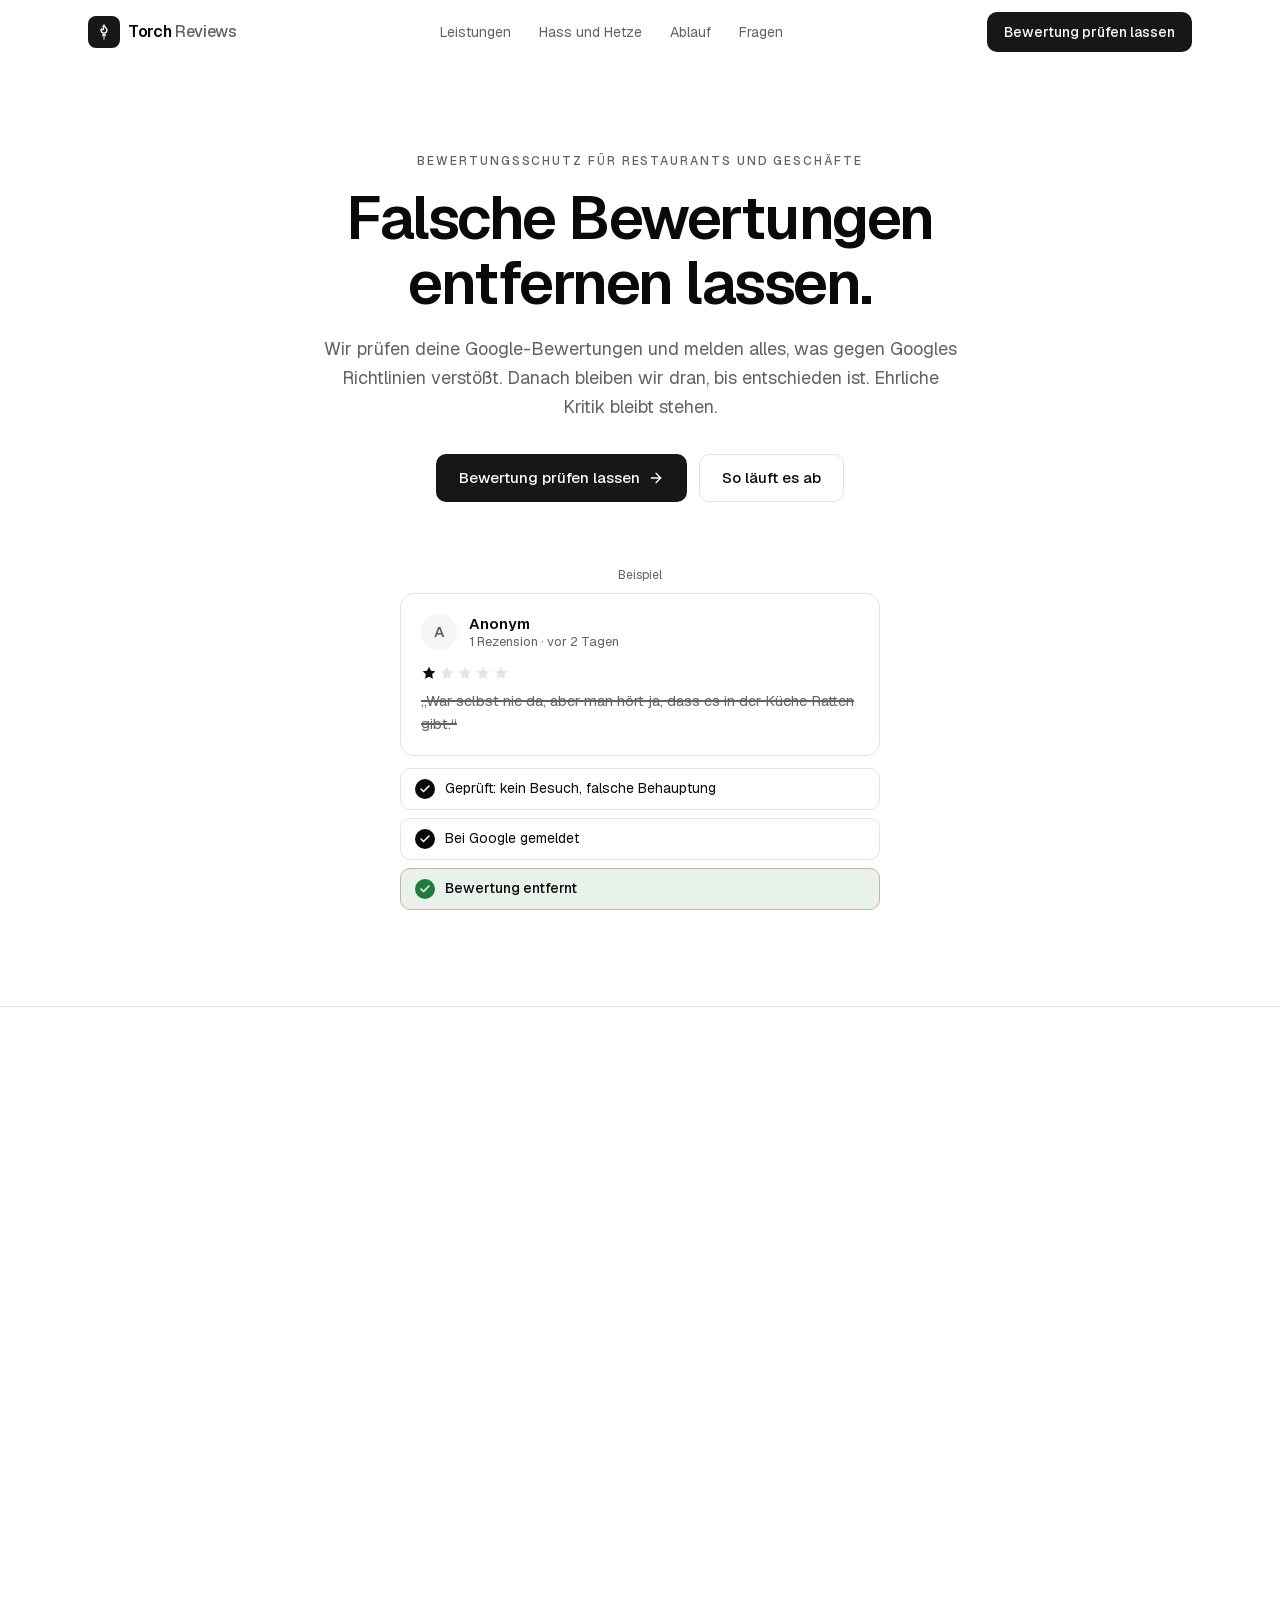
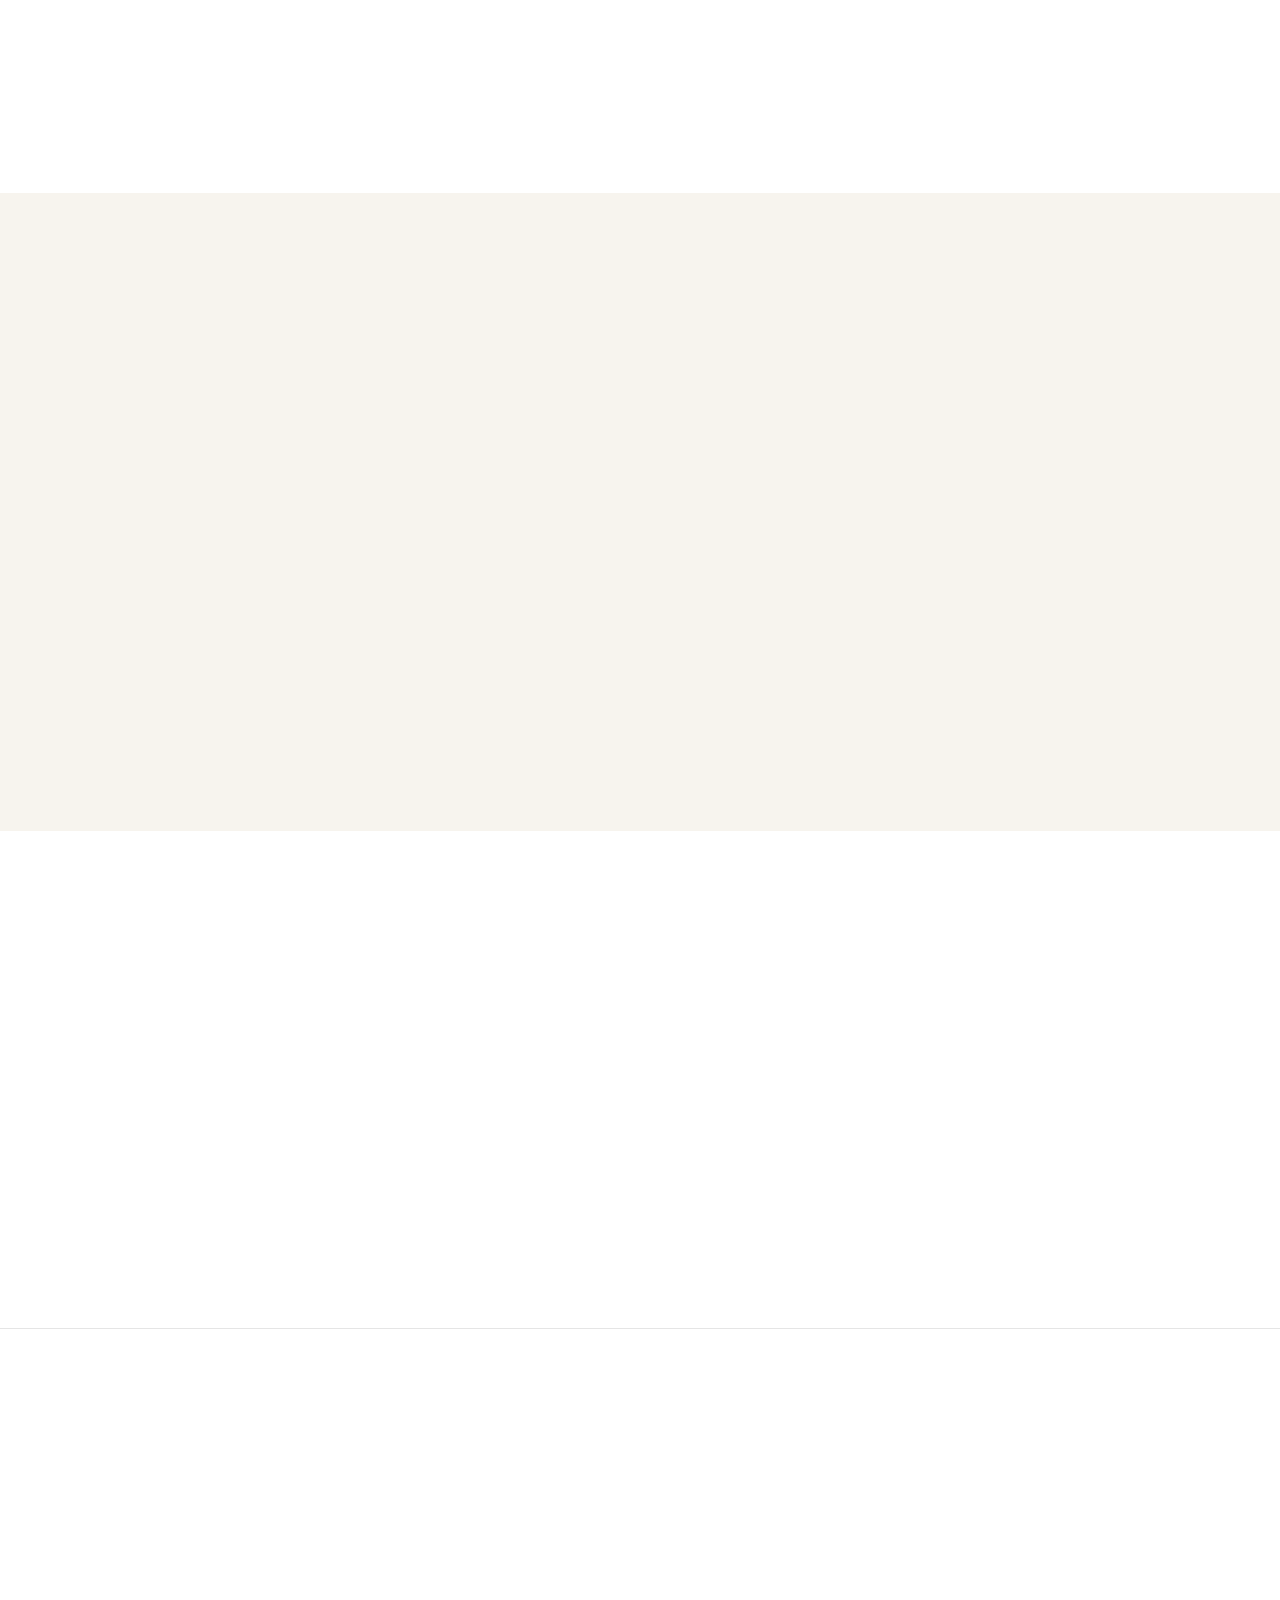
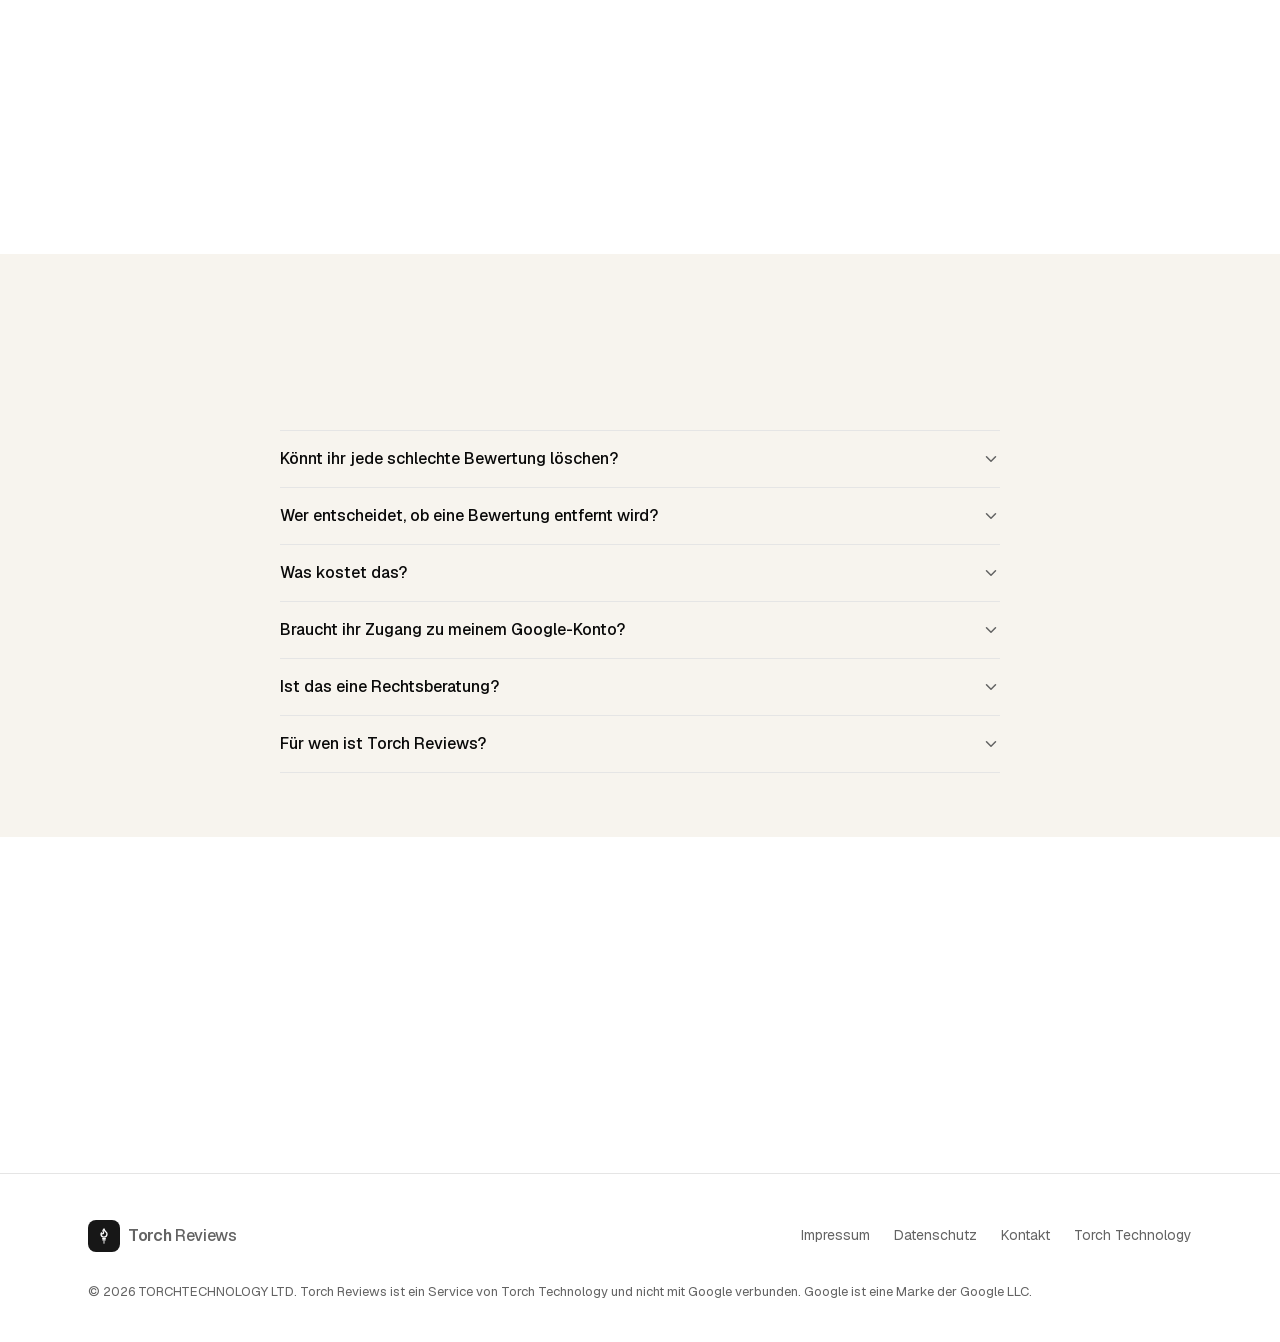
==== index.html @ a452c214 "Erste Fassung der Website reviews.torchtechnology.de Startseite (Leistungen, Hass und Hetze, Ablauf," ====
<!doctype html>
<html lang="de">
<head>
<meta charset="utf-8">
<meta name="viewport" content="width=device-width, initial-scale=1, viewport-fit=cover">
<meta http-equiv="Content-Security-Policy" content="default-src 'self'; img-src 'self' data:; style-src 'self'; script-src 'self'; font-src 'self'; connect-src 'none'; base-uri 'self'; form-action 'none'">
<meta name="referrer" content="strict-origin-when-cross-origin">
<title>Falsche Google-Bewertungen entfernen | Torch Reviews</title>
<meta name="description" content="Wir prüfen deine Google-Bewertungen und melden Fakes, Beleidigungen und falsche Behauptungen. Hilfe gegen Hass und Hetze für Restaurants und Geschäfte.">
<link rel="canonical" href="https://reviews.torchtechnology.de/">
<meta name="theme-color" content="#ffffff" media="(prefers-color-scheme: light)">
<meta name="theme-color" content="#0a0a0a" media="(prefers-color-scheme: dark)">
<link rel="icon" href="assets/favicon.svg" type="image/svg+xml">
<link rel="icon" href="assets/favicon-32.png" sizes="32x32" type="image/png">
<link rel="apple-touch-icon" href="assets/apple-touch-icon.png">
<meta property="og:type" content="website">
<meta property="og:locale" content="de_DE">
<meta property="og:site_name" content="Torch Reviews">
<meta property="og:title" content="Falsche Google-Bewertungen entfernen lassen">
<meta property="og:description" content="Wir prüfen deine Bewertungen, melden Fakes und Beleidigungen und helfen gegen Hass und Hetze.">
<meta property="og:url" content="https://reviews.torchtechnology.de/">
<meta property="og:image" content="https://reviews.torchtechnology.de/og.png">
<meta property="og:image:width" content="1200">
<meta property="og:image:height" content="630">
<meta name="twitter:card" content="summary_large_image">
<link rel="preload" href="assets/geist.woff2" as="font" type="font/woff2" crossorigin>
<link rel="stylesheet" href="assets/site.css">
<script src="assets/site.js"></script>
<script type="application/ld+json">
{
  "@context": "https://schema.org",
  "@graph": [
    {
      "@type": "Organization",
      "@id": "https://torchtechnology.de/#org",
      "name": "Torch Technology",
      "legalName": "TORCHTECHNOLOGY LTD",
      "url": "https://torchtechnology.de",
      "email": "hello@torchtechnology.de"
    },
    {
      "@type": "Service",
      "name": "Torch Reviews",
      "serviceType": "Prüfung und Meldung unberechtigter Online-Bewertungen",
      "provider": { "@id": "https://torchtechnology.de/#org" },
      "areaServed": "DE",
      "url": "https://reviews.torchtechnology.de/"
    },
    {
      "@type": "FAQPage",
      "mainEntity": [
        { "@type": "Question", "name": "Könnt ihr jede schlechte Bewertung löschen?",
          "acceptedAnswer": { "@type": "Answer", "text": "Nein, und das kann niemand seriös versprechen. Ehrliche Meinungen sind erlaubt, auch harte. Wir melden nur, was gegen Googles Richtlinien oder das Gesetz verstößt, und sagen dir vorher, wie wir die Aussichten sehen." } },
        { "@type": "Question", "name": "Wer entscheidet, ob eine Bewertung entfernt wird?",
          "acceptedAnswer": { "@type": "Answer", "text": "Google. Wir bereiten jede Meldung so vor, dass sie dort gut begründet ankommt, und fassen nach, wenn eine Entscheidung nicht passt." } },
        { "@type": "Question", "name": "Was kostet das?",
          "acceptedAnswer": { "@type": "Answer", "text": "Das hängt davon ab, wie viele Bewertungen betroffen sind. Den Preis besprechen wir persönlich mit dir, bevor wir loslegen." } },
        { "@type": "Question", "name": "Braucht ihr Zugang zu meinem Google-Konto?",
          "acceptedAnswer": { "@type": "Answer", "text": "Dein Passwort nie. Für manche Meldungen fügst du uns als Manager deines Unternehmensprofils hinzu. Das kannst du jederzeit wieder entfernen." } },
        { "@type": "Question", "name": "Ist das eine Rechtsberatung?",
          "acceptedAnswer": { "@type": "Answer", "text": "Nein. Wir prüfen Bewertungen gegen Googles Richtlinien und übernehmen die Meldung. Geht es um rechtliche Schritte, sagen wir dir das offen, und du entscheidest, ob du eine Anwältin oder einen Anwalt einschaltest." } },
        { "@type": "Question", "name": "Für wen ist Torch Reviews?",
          "acceptedAnswer": { "@type": "Answer", "text": "Für Restaurants, Cafés und Bars, für Hotels, Händler, Praxen und Handwerksbetriebe. Für alle, die von ihren Google-Bewertungen leben." } }
      ]
    }
  ]
}
</script>
</head>
<body>
<svg width="0" height="0" class="sr-only" aria-hidden="true" focusable="false">
  <symbol id="i-torch" viewBox="0 0 24 24" fill="none" stroke="currentColor" stroke-width="2" stroke-linecap="round" stroke-linejoin="round"><g transform="translate(4.32,-0.42) scale(0.64)"><path stroke-width="3.125" d="M8.5 14.5A2.5 2.5 0 0 0 11 12c0-1.38-.5-2-1-3-1.072-2.143-.224-4.054 2-6 .5 2.5 2 4.9 4 6.5 2 1.6 3 3.5 3 5.5a7 7 0 1 1-14 0c0-1.153.433-2.294 1-3a2.5 2.5 0 0 0 2.5 2.5z"/></g><path stroke-width="1.7" d="M9.9 15.85 L14.1 15.85"/><path stroke-width="1.7" d="M10.25 17.85 L13.75 17.85"/><path stroke-width="1.4" d="M12 19.3 L12 22.9"/></symbol>
  <symbol id="i-star" viewBox="0 0 24 24" fill="currentColor"><path d="M12 2.5l2.94 5.96 6.56.95-4.75 4.63 1.12 6.54L12 17.5l-5.87 3.08 1.12-6.54L2.5 9.41l6.56-.95z"/></symbol>
  <symbol id="i-check" viewBox="0 0 24 24" fill="none" stroke="currentColor" stroke-width="3" stroke-linecap="round" stroke-linejoin="round"><path d="M20 6 9 17l-5-5"/></symbol>
  <symbol id="i-arrow" viewBox="0 0 24 24" fill="none" stroke="currentColor" stroke-width="2" stroke-linecap="round" stroke-linejoin="round"><path d="M5 12h14"/><path d="m12 5 7 7-7 7"/></symbol>
  <symbol id="i-chevron" viewBox="0 0 24 24" fill="none" stroke="currentColor" stroke-width="2" stroke-linecap="round" stroke-linejoin="round"><path d="m6 9 6 6 6-6"/></symbol>
  <symbol id="i-userx" viewBox="0 0 24 24" fill="none" stroke="currentColor" stroke-width="2" stroke-linecap="round" stroke-linejoin="round"><path d="M16 21v-2a4 4 0 0 0-4-4H6a4 4 0 0 0-4 4v2"/><circle cx="9" cy="7" r="4"/><path d="m17 8 5 5"/><path d="m22 8-5 5"/></symbol>
  <symbol id="i-pin" viewBox="0 0 24 24" fill="none" stroke="currentColor" stroke-width="2" stroke-linecap="round" stroke-linejoin="round"><path d="M20 10c0 6-8 12-8 12s-8-6-8-12a8 8 0 0 1 16 0Z"/><circle cx="12" cy="10" r="3"/></symbol>
  <symbol id="i-alert" viewBox="0 0 24 24" fill="none" stroke="currentColor" stroke-width="2" stroke-linecap="round" stroke-linejoin="round"><circle cx="12" cy="12" r="10"/><path d="M12 8v4"/><path d="M12 16h.01"/></symbol>
  <symbol id="i-msgx" viewBox="0 0 24 24" fill="none" stroke="currentColor" stroke-width="2" stroke-linecap="round" stroke-linejoin="round"><path d="M21 15a2 2 0 0 1-2 2H7l-4 4V5a2 2 0 0 1 2-2h14a2 2 0 0 1 2 2z"/><path d="m14.5 7.5-5 5"/><path d="m9.5 7.5 5 5"/></symbol>
  <symbol id="i-warn" viewBox="0 0 24 24" fill="none" stroke="currentColor" stroke-width="2" stroke-linecap="round" stroke-linejoin="round"><path d="m21.73 18-8-14a2 2 0 0 0-3.48 0l-8 14A2 2 0 0 0 4 21h16a2 2 0 0 0 1.73-3"/><path d="M12 9v4"/><path d="M12 17h.01"/></symbol>
  <symbol id="i-ban" viewBox="0 0 24 24" fill="none" stroke="currentColor" stroke-width="2" stroke-linecap="round" stroke-linejoin="round"><circle cx="12" cy="12" r="10"/><path d="m4.9 4.9 14.2 14.2"/></symbol>
  <symbol id="i-camera" viewBox="0 0 24 24" fill="none" stroke="currentColor" stroke-width="2" stroke-linecap="round" stroke-linejoin="round"><path d="M14.5 4h-5L7 7H4a2 2 0 0 0-2 2v9a2 2 0 0 0 2 2h16a2 2 0 0 0 2-2V9a2 2 0 0 0-2-2h-3z"/><circle cx="12" cy="13" r="3"/></symbol>
  <symbol id="i-flag" viewBox="0 0 24 24" fill="none" stroke="currentColor" stroke-width="2" stroke-linecap="round" stroke-linejoin="round"><path d="M4 15s1-1 4-1 5 2 8 2 4-1 4-1V3s-1 1-4 1-5-2-8-2-4 1-4 1z"/><path d="M4 22v-7"/></symbol>
  <symbol id="i-file" viewBox="0 0 24 24" fill="none" stroke="currentColor" stroke-width="2" stroke-linecap="round" stroke-linejoin="round"><path d="M15 2H6a2 2 0 0 0-2 2v16a2 2 0 0 0 2 2h12a2 2 0 0 0 2-2V7Z"/><path d="M14 2v4a2 2 0 0 0 2 2h4"/><path d="M16 13H8"/><path d="M16 17H8"/><path d="M10 9H8"/></symbol>
  <symbol id="i-msg" viewBox="0 0 24 24" fill="none" stroke="currentColor" stroke-width="2" stroke-linecap="round" stroke-linejoin="round"><path d="M21 15a2 2 0 0 1-2 2H7l-4 4V5a2 2 0 0 1 2-2h14a2 2 0 0 1 2 2z"/></symbol>
  <symbol id="i-bell" viewBox="0 0 24 24" fill="none" stroke="currentColor" stroke-width="2" stroke-linecap="round" stroke-linejoin="round"><path d="M6 8a6 6 0 0 1 12 0c0 7 3 9 3 9H3s3-2 3-9"/><path d="M10.3 21a1.94 1.94 0 0 0 3.4 0"/></symbol>
  <symbol id="i-qr" viewBox="0 0 24 24" fill="none" stroke="currentColor" stroke-width="2" stroke-linecap="round" stroke-linejoin="round"><rect width="5" height="5" x="3" y="3" rx="1"/><rect width="5" height="5" x="16" y="3" rx="1"/><rect width="5" height="5" x="3" y="16" rx="1"/><path d="M21 16h-3a2 2 0 0 0-2 2v3"/><path d="M21 21v.01"/><path d="M12 7v3a2 2 0 0 1-2 2H7"/><path d="M3 12h.01"/><path d="M12 3h.01"/><path d="M12 16v.01"/><path d="M16 12h1"/><path d="M21 12v.01"/><path d="M12 21v-1"/></symbol>
  <symbol id="i-lock" viewBox="0 0 24 24" fill="none" stroke="currentColor" stroke-width="2" stroke-linecap="round" stroke-linejoin="round"><rect width="18" height="11" x="3" y="11" rx="2"/><path d="M7 11V7a5 5 0 0 1 10 0v4"/></symbol>
  <symbol id="i-heart" viewBox="0 0 24 24" fill="none" stroke="currentColor" stroke-width="2" stroke-linecap="round" stroke-linejoin="round"><path d="M19 14c1.49-1.46 3-3.21 3-5.5A5.5 5.5 0 0 0 16.5 3c-1.76 0-3 .5-4.5 2-1.5-1.5-2.74-2-4.5-2A5.5 5.5 0 0 0 2 8.5c0 2.3 1.5 4.05 3 5.5l7 7Z"/></symbol>
</svg>

<a class="skip" href="#inhalt">Zum Inhalt</a>

<header class="header">
  <div class="wrap">
    <a class="logo" href="./" aria-label="Torch Reviews, Startseite">
      <span class="logo-tile"><svg aria-hidden="true"><use href="#i-torch"/></svg></span>
      <span class="logo-word">Torch <span>Reviews</span></span>
    </a>
    <nav class="nav" aria-label="Seitenbereiche">
      <a href="#melden">Leistungen</a>
      <a href="#hass">Hass und Hetze</a>
      <a href="#ablauf">Ablauf</a>
      <a href="#fragen">Fragen</a>
    </nav>
    <a class="btn btn-primary" href="mailto:hello@torchtechnology.de?subject=Bewertung%20pr%C3%BCfen%20lassen&amp;body=Hallo%20Torch-Team%2C%0D%0A%0D%0ALink%20zu%20meinem%20Google-Profil%3A%0D%0A%0D%0ADiese%20Bewertung%28en%29%20st%C3%B6ren%20mich%3A%0D%0A%0D%0ATelefon%20f%C3%BCr%20R%C3%BCckfragen%20%28optional%29%3A%0D%0A%0D%0AViele%20Gr%C3%BC%C3%9Fe"><span class="cta-long">Bewertung prüfen lassen</span><span class="cta-short">Anfragen</span></a>
  </div>
</header>

<main id="inhalt">

  <section class="hero" aria-labelledby="hero-title">
    <div class="wrap">
      <p class="kicker">Bewertungsschutz für Restaurants und Geschäfte</p>
      <h1 id="hero-title">Falsche Bewertungen entfernen lassen.</h1>
      <p class="lead">Wir prüfen deine Google-Bewertungen und melden alles, was gegen Googles Richtlinien verstößt. Danach bleiben wir dran, bis entschieden ist. Ehrliche Kritik bleibt stehen.</p>
      <div class="hero-ctas">
        <a class="btn btn-primary" href="mailto:hello@torchtechnology.de?subject=Bewertung%20pr%C3%BCfen%20lassen&amp;body=Hallo%20Torch-Team%2C%0D%0A%0D%0ALink%20zu%20meinem%20Google-Profil%3A%0D%0A%0D%0ADiese%20Bewertung%28en%29%20st%C3%B6ren%20mich%3A%0D%0A%0D%0ATelefon%20f%C3%BCr%20R%C3%BCckfragen%20%28optional%29%3A%0D%0A%0D%0AViele%20Gr%C3%BC%C3%9Fe">Bewertung prüfen lassen<svg aria-hidden="true"><use href="#i-arrow"/></svg></a>
        <a class="btn btn-ghost" href="#ablauf">So läuft es ab</a>
      </div>

      <figure class="mock" aria-label="Beispiel einer gemeldeten Bewertung">
        <figcaption class="mock-label">Beispiel</figcaption>
        <div class="review">
          <div class="review-head">
            <span class="avatar" aria-hidden="true">A</span>
            <div><strong>Anonym</strong><small>1 Rezension · vor 2 Tagen</small></div>
          </div>
          <div class="stars" role="img" aria-label="1 von 5 Sternen">
            <svg aria-hidden="true"><use href="#i-star"/></svg>
            <svg class="off" aria-hidden="true"><use href="#i-star"/></svg>
            <svg class="off" aria-hidden="true"><use href="#i-star"/></svg>
            <svg class="off" aria-hidden="true"><use href="#i-star"/></svg>
            <svg class="off" aria-hidden="true"><use href="#i-star"/></svg>
          </div>
          <p class="review-text">„War selbst nie da, aber man hört ja, dass es in der Küche Ratten gibt.“</p>
        </div>
        <ol class="steps">
          <li class="step s1"><span class="tick"><svg aria-hidden="true"><use href="#i-check"/></svg></span>Geprüft: kein Besuch, falsche Behauptung</li>
          <li class="step s2"><span class="tick"><svg aria-hidden="true"><use href="#i-check"/></svg></span>Bei Google gemeldet</li>
          <li class="step s3 done"><span class="tick"><svg aria-hidden="true"><use href="#i-check"/></svg></span>Bewertung entfernt</li>
        </ol>
      </figure>
    </div>
  </section>

  <section class="section" id="melden" aria-labelledby="melden-title">
    <div class="wrap">
      <div class="center reveal">
        <p class="kicker">Was wir melden</p>
        <h2 id="melden-title">Nicht jede Bewertung ist fair.</h2>
        <p class="sub">Google entfernt Bewertungen, die gegen seine Richtlinien verstoßen. Wir finden sie und begründen jede Meldung sauber.</p>
      </div>
      <ul class="grid grid-3 plain reveal" role="list">
        <li><div class="card"><span class="icon"><svg aria-hidden="true"><use href="#i-userx"/></svg></span><h3>Gefälschte Bewertungen</h3><p>Einträge von der Konkurrenz, von gekauften Profilen oder aus Bewertungswellen.</p></div></li>
        <li><div class="card"><span class="icon"><svg aria-hidden="true"><use href="#i-pin"/></svg></span><h3>Kein echter Besuch</h3><p>Wer nie bei dir war, kann auch nichts über dein Geschäft erzählen.</p></div></li>
        <li><div class="card"><span class="icon"><svg aria-hidden="true"><use href="#i-alert"/></svg></span><h3>Falsche Behauptungen</h3><p>Erfundene Tatsachen wie Ratten in der Küche oder Preise, die es bei dir nie gab.</p></div></li>
        <li><div class="card"><span class="icon"><svg aria-hidden="true"><use href="#i-msgx"/></svg></span><h3>Beleidigungen</h3><p>Herabwürdigende Worte gegen dich, dein Team oder deine Gäste.</p></div></li>
        <li><div class="card"><span class="icon"><svg aria-hidden="true"><use href="#i-warn"/></svg></span><h3>Erpressung</h3><p>Drohungen mit Ein-Stern-Bewertungen, wenn du nicht zahlst oder nachgibst.</p></div></li>
        <li><div class="card"><span class="icon"><svg aria-hidden="true"><use href="#i-ban"/></svg></span><h3>Spam und Fremdes</h3><p>Werbung, politische Parolen und alles, was mit deinem Geschäft nichts zu tun hat.</p></div></li>
      </ul>
      <div class="note reveal">
        <svg aria-hidden="true"><use href="#i-heart"/></svg>
        <p><strong>Was bleibt:</strong> ehrliche Meinung, auch wenn sie wehtut. Darauf hilft eine gute Antwort, und auch die übernehmen wir gern. <a href="#pflege">Bewertungen pflegen</a></p>
      </div>
    </div>
  </section>

  <section class="section sand breath" id="hass" aria-labelledby="hass-title">
    <div class="wrap">
      <div class="center reveal">
        <p class="kicker">Gegen Hass und Hetze</p>
        <h2 id="hass-title">Das musst du nicht aushalten.</h2>
        <p class="sub">Rassistische Kommentare, Drohungen oder ein Shitstorm nach einem Zeitungsartikel: Dagegen kannst du vorgehen. Wir nehmen dir die Arbeit dabei ab.</p>
      </div>
      <ul class="grid grid-3 plain reveal" role="list">
        <li><div class="card"><span class="icon"><svg aria-hidden="true"><use href="#i-camera"/></svg></span><h3>Beweise sichern</h3><p>Wir dokumentieren jeden Eintrag mit Datum, Link und Screenshot, bevor er verschwindet.</p></div></li>
        <li><div class="card"><span class="icon"><svg aria-hidden="true"><use href="#i-flag"/></svg></span><h3>Überall melden</h3><p>Bei Google und auf den anderen Plattformen, mit einer Begründung, die dort zählt.</p></div></li>
        <li><div class="card"><span class="icon"><svg aria-hidden="true"><use href="#i-file"/></svg></span><h3>Anzeige vorbereiten</h3><p>Bei Bedrohung oder Volksverhetzung stellen wir die Unterlagen für Polizei oder Anwalt zusammen.</p></div></li>
      </ul>
    </div>
  </section>

  <section class="section" id="ablauf" aria-labelledby="ablauf-title">
    <div class="wrap">
      <div class="center reveal">
        <p class="kicker">Ablauf</p>
        <h2 id="ablauf-title">So läuft es ab.</h2>
      </div>
      <ol class="grid grid-3 plain reveal">
        <li><div class="card"><span class="num" aria-hidden="true">1</span><h3>Link schicken</h3><p>Schick uns den Link zu deinem Google-Profil und sag uns, welche Bewertungen dich stören.</p></div></li>
        <li><div class="card"><span class="num" aria-hidden="true">2</span><h3>Ehrliche Einschätzung</h3><p>Wir sehen uns jede Bewertung einzeln an und sagen dir, welche Meldung Aussicht hat und welche nicht.</p></div></li>
        <li><div class="card"><span class="num" aria-hidden="true">3</span><h3>Melden und dranbleiben</h3><p>Wir reichen die Meldungen ein, fassen nach und halten dich auf dem Laufenden, bis Google entschieden hat.</p></div></li>
      </ol>
      <p class="promise reveal"><svg aria-hidden="true"><use href="#i-lock"/></svg>Dein Passwort brauchen wir nie.</p>
    </div>
  </section>

  <section class="section" id="pflege" aria-labelledby="pflege-title">
    <div class="wrap">
      <div class="center reveal">
        <p class="kicker">Bewertungen pflegen</p>
        <h2 id="pflege-title">Mehr als löschen.</h2>
        <p class="sub">Ein starkes Profil entsteht durch gute Antworten und echte Stimmen zufriedener Gäste. Auch dabei helfen wir dir.</p>
      </div>
      <ul class="grid grid-3 plain reveal" role="list">
        <li><div class="card"><span class="icon"><svg aria-hidden="true"><use href="#i-msg"/></svg></span><h3>Antworten, die passen</h3><p>Wir schreiben Antworten auf neue Bewertungen vor. Du liest sie und gibst sie frei.</p></div></li>
        <li><div class="card"><span class="icon"><svg aria-hidden="true"><use href="#i-bell"/></svg></span><h3>Neues im Blick</h3><p>Du erfährst früh, wenn eine unfaire Bewertung auftaucht, und nicht erst Wochen später.</p></div></li>
        <li><div class="card"><span class="icon"><svg aria-hidden="true"><use href="#i-qr"/></svg></span><h3>Echte Stimmen sammeln</h3><p>Karten mit QR-Code für Tisch und Theke. Ohne Rabatt oder Gegenleistung, so wie Google es verlangt.</p></div></li>
      </ul>
    </div>
  </section>

  <section class="section sand" id="fragen" aria-labelledby="fragen-title">
    <div class="wrap narrow">
      <div class="center reveal">
        <p class="kicker">Fragen</p>
        <h2 id="fragen-title">Gut zu wissen.</h2>
      </div>
      <div class="faq">
        <details>
          <summary>Könnt ihr jede schlechte Bewertung löschen?<svg aria-hidden="true"><use href="#i-chevron"/></svg></summary>
          <p>Nein, und das kann niemand seriös versprechen. Ehrliche Meinungen sind erlaubt, auch harte. Wir melden nur, was gegen Googles Richtlinien oder das Gesetz verstößt, und sagen dir vorher, wie wir die Aussichten sehen.</p>
        </details>
        <details>
          <summary>Wer entscheidet, ob eine Bewertung entfernt wird?<svg aria-hidden="true"><use href="#i-chevron"/></svg></summary>
          <p>Google. Wir bereiten jede Meldung so vor, dass sie dort gut begründet ankommt, und fassen nach, wenn eine Entscheidung nicht passt.</p>
        </details>
        <details>
          <summary>Was kostet das?<svg aria-hidden="true"><use href="#i-chevron"/></svg></summary>
          <p>Das hängt davon ab, wie viele Bewertungen betroffen sind. Den Preis besprechen wir persönlich mit dir, bevor wir loslegen.</p>
        </details>
        <details>
          <summary>Braucht ihr Zugang zu meinem Google-Konto?<svg aria-hidden="true"><use href="#i-chevron"/></svg></summary>
          <p>Dein Passwort nie. Für manche Meldungen fügst du uns als Manager deines Unternehmensprofils hinzu. Das kannst du jederzeit wieder entfernen.</p>
        </details>
        <details>
          <summary>Ist das eine Rechtsberatung?<svg aria-hidden="true"><use href="#i-chevron"/></svg></summary>
          <p>Nein. Wir prüfen Bewertungen gegen Googles Richtlinien und übernehmen die Meldung. Geht es um rechtliche Schritte, sagen wir dir das offen, und du entscheidest, ob du eine Anwältin oder einen Anwalt einschaltest.</p>
        </details>
        <details>
          <summary>Für wen ist Torch Reviews?<svg aria-hidden="true"><use href="#i-chevron"/></svg></summary>
          <p>Für Restaurants, Cafés und Bars, für Hotels, Händler, Praxen und Handwerksbetriebe. Für alle, die von ihren Google-Bewertungen leben.</p>
        </details>
      </div>
    </div>
  </section>

  <section class="section final center" aria-labelledby="final-title">
    <div class="wrap reveal">
      <h2 id="final-title">Welche Bewertung stört dich?</h2>
      <p class="sub">Schick uns den Link. Du bekommst eine ehrliche Einschätzung.</p>
      <a class="btn btn-primary" href="mailto:hello@torchtechnology.de?subject=Bewertung%20pr%C3%BCfen%20lassen&amp;body=Hallo%20Torch-Team%2C%0D%0A%0D%0ALink%20zu%20meinem%20Google-Profil%3A%0D%0A%0D%0ADiese%20Bewertung%28en%29%20st%C3%B6ren%20mich%3A%0D%0A%0D%0ATelefon%20f%C3%BCr%20R%C3%BCckfragen%20%28optional%29%3A%0D%0A%0D%0AViele%20Gr%C3%BC%C3%9Fe">Bewertung prüfen lassen<svg aria-hidden="true"><use href="#i-arrow"/></svg></a>
      <p class="hero-note">Oder schreib uns an <a href="mailto:hello@torchtechnology.de">hello@torchtechnology.de</a></p>
    </div>
  </section>

</main>

<footer class="footer">
  <div class="wrap">
    <div class="footer-top">
      <a class="logo" href="./" aria-label="Torch Reviews, Startseite">
        <span class="logo-tile"><svg aria-hidden="true"><use href="#i-torch"/></svg></span>
        <span class="logo-word">Torch <span>Reviews</span></span>
      </a>
      <nav aria-label="Rechtliches">
        <a href="impressum">Impressum</a>
        <a href="datenschutz">Datenschutz</a>
        <a href="mailto:hello@torchtechnology.de">Kontakt</a>
        <a href="https://torchtechnology.de">Torch Technology</a>
      </nav>
    </div>
    <p class="footer-legal">© 2026 TORCHTECHNOLOGY LTD. Torch Reviews ist ein Service von Torch Technology und nicht mit Google verbunden. Google ist eine Marke der Google LLC.</p>
  </div>
</footer>
</body>
</html>
---- assets/site.css ----
/* Torch Reviews – Tokens nach dem Torch-Styleguide (monochrom, Geist, Haarlinien).
   Einzige Farbe mit Bedeutung: Grün für „Entfernt“ im Beispiel oben. */

@font-face {
  font-family: "Geist";
  src: url("geist.woff2") format("woff2");
  font-weight: 100 900;
  font-style: normal;
  font-display: swap;
}

:root {
  color-scheme: light dark;
  --background: oklch(1 0 0);
  --foreground: oklch(0.145 0 0);
  --primary: oklch(0.205 0 0);
  --primary-foreground: oklch(0.985 0 0);
  --muted: oklch(0.97 0 0);
  --muted-foreground: oklch(0.5 0 0);
  --card: oklch(1 0 0);
  --border: oklch(0.922 0 0);
  --ring: oklch(0.708 0 0);
  --sand: oklch(0.967 0.008 83);
  --ok: oklch(0.52 0.13 150);
  --ok-soft: oklch(0.52 0.13 150 / 0.1);
  --header: oklch(1 0 0 / 0.82);
  --radius: 10px;
  --ease: cubic-bezier(0.23, 1, 0.32, 1);
  --sans: "Geist", ui-sans-serif, system-ui, -apple-system, "Segoe UI", Helvetica, Arial, sans-serif;
  --mono: ui-monospace, "SF Mono", Menlo, Consolas, monospace;
}

@media (prefers-color-scheme: dark) {
  :root {
    --background: oklch(0.145 0 0);
    --foreground: oklch(0.985 0 0);
    --primary: oklch(0.922 0 0);
    --primary-foreground: oklch(0.205 0 0);
    --muted: oklch(0.269 0 0);
    --muted-foreground: oklch(0.708 0 0);
    --card: oklch(0.205 0 0);
    --border: oklch(1 0 0 / 10%);
    --ring: oklch(0.556 0 0);
    --sand: oklch(0.205 0.004 80);
    --ok: oklch(0.78 0.14 150);
    --ok-soft: oklch(0.78 0.14 150 / 0.12);
    --header: oklch(0.145 0 0 / 0.82);
  }
}

*, *::before, *::after { box-sizing: border-box; }
html {
  -webkit-text-size-adjust: 100%;
  text-size-adjust: 100%;
  scroll-behavior: smooth;
  scroll-padding-top: 80px;
}
@media (prefers-reduced-motion: reduce) { html { scroll-behavior: auto; } }

body {
  margin: 0;
  background: var(--background);
  color: var(--foreground);
  font: 400 16px/1.625 var(--sans);
  -webkit-font-smoothing: antialiased;
  -moz-osx-font-smoothing: grayscale;
  overflow-wrap: break-word;
  hyphens: auto;
}
::selection { background: oklch(0.9 0.035 83 / 0.45); }

img, svg { display: block; }
a { color: inherit; }
:focus-visible { outline: 3px solid var(--ring); outline-offset: 2px; border-radius: 4px; }

.sr-only {
  position: absolute; width: 1px; height: 1px; padding: 0; margin: -1px;
  overflow: hidden; clip: rect(0 0 0 0); white-space: nowrap; border: 0;
}
.skip {
  position: absolute; left: 16px; top: -100px; z-index: 100;
  background: var(--primary); color: var(--primary-foreground);
  padding: 10px 16px; border-radius: var(--radius); text-decoration: none;
}
.skip:focus { top: 12px; }

.wrap { width: 100%; max-width: 72rem; margin: 0 auto; padding: 0 max(16px, env(safe-area-inset-left)) 0 max(16px, env(safe-area-inset-right)); }
.narrow { max-width: 48rem; }
@media (min-width: 640px) { .wrap { padding-left: 24px; padding-right: 24px; } }

/* ---------- Kopf ---------- */
.header {
  position: sticky; top: 0; z-index: 50;
  border-bottom: 1px solid transparent;
  transition: background-color .2s var(--ease), border-color .2s var(--ease);
}
.header.is-stuck {
  background: var(--header);
  -webkit-backdrop-filter: saturate(1.4) blur(12px);
  backdrop-filter: saturate(1.4) blur(12px);
  border-bottom-color: var(--border);
}
.header .wrap { display: flex; align-items: center; justify-content: space-between; gap: 16px; height: 64px; }

.logo { display: inline-flex; align-items: center; gap: 8px; text-decoration: none; min-height: 44px; }
.logo-tile {
  display: grid; place-items: center; width: 32px; height: 32px; flex: none;
  border-radius: 8px; background: var(--primary); color: var(--primary-foreground);
}
.logo-tile svg { width: 16px; height: 16px; }
.logo-word { font-size: 16px; font-weight: 600; letter-spacing: -0.02em; }
.logo-word span { font-weight: 500; color: var(--muted-foreground); }

.nav { display: none; gap: 28px; }
.nav a { color: var(--muted-foreground); text-decoration: none; font-size: 14px; padding: 12px 0; transition: color .15s var(--ease); }
.nav a:hover { color: var(--foreground); }
@media (min-width: 760px) { .nav { display: flex; } }
.header .btn { height: 40px; padding: 0 16px; font-size: 14px; }
.cta-long { display: none; }
@media (min-width: 480px) { .cta-long { display: inline; } .cta-short { display: none; } }

/* ---------- Knöpfe ---------- */
.btn {
  display: inline-flex; align-items: center; justify-content: center; gap: 8px;
  height: 48px; padding: 0 22px; border-radius: var(--radius);
  font: 500 15px/1 var(--sans); text-decoration: none; white-space: nowrap;
  border: 1px solid transparent; cursor: pointer;
  transition: background-color .15s var(--ease), border-color .15s var(--ease), transform .12s var(--ease);
}
.btn:active { transform: scale(0.98); }
.btn svg { width: 16px; height: 16px; }
.btn-primary { background: var(--primary); color: var(--primary-foreground); }
.btn-primary:hover { background: color-mix(in oklch, var(--primary) 88%, var(--background)); }
.btn-ghost { background: var(--background); color: var(--foreground); border-color: var(--border); }
.btn-ghost:hover { background: var(--muted); }

/* ---------- Typo ---------- */
.kicker {
  margin: 0 0 16px; font-size: 12px; font-weight: 500; line-height: 1.4;
  letter-spacing: .16em; text-transform: uppercase; color: var(--muted-foreground);
}
h1, h2, h3 { margin: 0; font-weight: 600; letter-spacing: -0.025em; text-wrap: balance; hyphens: manual; }
h1 { font-size: clamp(36px, 6.6vw, 60px); line-height: 1.08; max-width: 18ch; margin: 0 auto; }
h2 { font-size: clamp(30px, 4.4vw, 40px); line-height: 1.15; max-width: 22ch; }
h3 { font-size: 18px; line-height: 1.35; letter-spacing: -0.015em; }
.lead { margin: 20px 0 0; font-size: 18px; line-height: 1.6; color: var(--muted-foreground); max-width: 40rem; text-wrap: pretty; }
.sub { margin: 16px 0 0; color: var(--muted-foreground); max-width: 38rem; text-wrap: pretty; }
.center { text-align: center; }
.center h2, .center .sub, .center .lead { margin-left: auto; margin-right: auto; }
.muted { color: var(--muted-foreground); }

/* ---------- Sektionen ---------- */
.section { padding: 48px 0; }
@media (min-width: 640px) { .section { padding: 56px 0; } }
@media (min-width: 1024px) { .section { padding: 64px 0; } }
.section + .section { border-top: 1px solid var(--border); }
.section.sand { background: var(--sand); border-top-color: transparent; }
.section.sand + .section { border-top-color: transparent; }
/* band-breath: einziges Band mit Hero-Abstand (Hass und Hetze) */
.breath { padding: 80px 0; }
@media (min-width: 640px) { .breath { padding: 96px 0; } }
@media (min-width: 1024px) { .breath { padding: 120px 0; } }

/* ---------- Hero ---------- */
.hero { padding: 40px 0 56px; text-align: center; }
@media (min-width: 640px) { .hero { padding: 72px 0 80px; } }
@media (min-width: 1024px) { .hero { padding: 88px 0 96px; } }
.hero .lead { margin: 20px auto 0; }
.hero-ctas { display: flex; flex-wrap: wrap; justify-content: center; gap: 12px; margin-top: 32px; }
.hero-note { margin: 16px 0 0; font-size: 14px; color: var(--muted-foreground); }
@media (max-width: 479px) { .hero-ctas .btn { width: 100%; } }

/* Beispiel-Bewertung (nachgezeichnet, keine echte Bewertung) */
.mock { max-width: 30rem; margin: 48px auto 0; text-align: left; }
@media (min-width: 640px) { .mock { margin-top: 64px; } }
.mock-label { margin: 0 0 8px; font-size: 12px; color: var(--muted-foreground); text-align: center; }
.review {
  background: var(--card); border: 1px solid var(--border); border-radius: 14px;
  padding: 20px; box-shadow: 0 1px 2px rgba(0, 0, 0, 0.04);
}
.review-head { display: flex; align-items: center; gap: 12px; }
.avatar {
  display: grid; place-items: center; width: 36px; height: 36px; border-radius: 50%;
  background: var(--muted); color: var(--muted-foreground); font-weight: 600; font-size: 15px; flex: none;
}
.review-head strong { display: block; font-size: 15px; font-weight: 600; line-height: 1.3; }
.review-head small { display: block; font-size: 13px; color: var(--muted-foreground); line-height: 1.3; }
.stars { display: flex; gap: 2px; margin: 14px 0 8px; color: var(--foreground); }
.stars svg { width: 16px; height: 16px; }
.stars .off { color: var(--border); }
.review-text {
  margin: 0; font-size: 15px; line-height: 1.55;
  text-decoration: line-through; text-decoration-thickness: 1.5px;
  text-decoration-color: var(--muted-foreground);
  color: var(--muted-foreground);
  transition: color .5s var(--ease) 1.9s, text-decoration-color .5s var(--ease) 1.9s;
}
.steps { list-style: none; margin: 12px 0 0; padding: 0; display: grid; gap: 8px; }
.step {
  display: flex; align-items: center; gap: 10px; font-size: 14px; line-height: 1.4;
  padding: 10px 14px; border: 1px solid var(--border); border-radius: 10px; background: var(--card);
  transition: opacity .45s var(--ease);
}
.step .tick {
  display: grid; place-items: center; width: 20px; height: 20px; border-radius: 50%; flex: none;
  background: var(--foreground); color: var(--background);
}
.step .tick svg { width: 12px; height: 12px; }
.step time { margin-left: auto; font: 12px/1 var(--mono); color: var(--muted-foreground); font-variant-numeric: tabular-nums; }
.step.done { border-color: color-mix(in oklch, var(--ok) 35%, var(--border)); background: var(--ok-soft); font-weight: 500; }
.step.done .tick { background: var(--ok); color: #fff; }
.s1 { transition-delay: .3s; }
.s2 { transition-delay: .9s; }
.s3 { transition-delay: 1.6s; }

@media (prefers-reduced-motion: no-preference) {
  .js .mock:not(.play) .step { opacity: 0.25; }
  .js .mock:not(.play) .review-text { color: var(--foreground); text-decoration-color: transparent; }
}

/* ---------- Karten ---------- */
.grid { display: grid; gap: 16px; margin-top: 40px; }
@media (min-width: 720px) { .grid-3 { grid-template-columns: repeat(3, 1fr); } .grid-2 { grid-template-columns: repeat(2, 1fr); } }
.card {
  background: var(--card); border: 1px solid var(--border); border-radius: 14px; padding: 24px; height: 100%;
}
.card p { margin: 8px 0 0; color: var(--muted-foreground); font-size: 15px; line-height: 1.6; }
.icon {
  display: grid; place-items: center; width: 40px; height: 40px; border-radius: 10px;
  background: var(--muted); color: var(--foreground); margin-bottom: 16px;
}
.icon svg { width: 20px; height: 20px; }
.sand .card, .sand .icon { background: var(--background); }
.sand .icon { border: 1px solid var(--border); }

.note {
  display: flex; gap: 14px; align-items: flex-start; margin-top: 16px; padding: 20px 24px;
  border: 1px dashed var(--border); border-radius: 14px;
}
.note p { margin: 0; color: var(--muted-foreground); font-size: 15px; }
.note strong { color: var(--foreground); font-weight: 600; }
.note a { color: var(--foreground); text-underline-offset: 3px; }
.note svg { width: 20px; height: 20px; flex: none; margin-top: 2px; }

/* Ablauf */
.num {
  display: grid; place-items: center; width: 32px; height: 32px; border-radius: 50%;
  border: 1px solid var(--border); font: 500 14px/1 var(--mono); font-variant-numeric: tabular-nums;
  margin-bottom: 16px;
}
.promise { display: flex; align-items: center; justify-content: center; gap: 8px; margin: 24px 0 0; font-size: 14px; color: var(--muted-foreground); }
.promise svg { width: 16px; height: 16px; }

/* FAQ */
.faq { margin-top: 32px; border-top: 1px solid var(--border); }
.faq details { border-bottom: 1px solid var(--border); }
.faq summary {
  display: flex; align-items: center; justify-content: space-between; gap: 16px;
  min-height: 56px; padding: 14px 0; cursor: pointer; list-style: none;
  font-size: 16px; font-weight: 500; line-height: 1.45;
}
.faq summary::-webkit-details-marker { display: none; }
.faq summary svg { width: 18px; height: 18px; flex: none; color: var(--muted-foreground); transition: transform .2s var(--ease); }
.faq details[open] summary svg { transform: rotate(180deg); }
.faq details p { margin: 0 0 18px; color: var(--muted-foreground); max-width: 44rem; }

/* Schluss */
.final .btn { margin-top: 32px; }
.final .hero-note a { color: var(--foreground); text-underline-offset: 3px; }

/* Fuß */
.footer { border-top: 1px solid var(--border); padding: 40px 0 calc(40px + env(safe-area-inset-bottom)); font-size: 14px; color: var(--muted-foreground); }
.footer-top { display: flex; flex-wrap: wrap; align-items: center; justify-content: space-between; gap: 16px 32px; }
.footer nav { display: flex; flex-wrap: wrap; gap: 4px 24px; }
.footer nav a { text-decoration: none; padding: 10px 0; }
.footer nav a:hover { color: var(--foreground); }
.footer-legal { margin: 24px 0 0; font-size: 13px; line-height: 1.6; }

/* Einblenden beim Scrollen – ohne JS oder bei reduzierter Bewegung bleibt alles sichtbar */
@media (prefers-reduced-motion: no-preference) {
  .js .reveal { transition: opacity .6s var(--ease), transform .6s var(--ease); }
  .js .reveal:not(.in) { opacity: 0; transform: translateY(32px); }
}

/* ---------- Rechtstexte ---------- */
.legal { padding-top: 48px; padding-bottom: 72px; }
.legal h1 { font-size: clamp(30px, 5vw, 40px); margin: 0; max-width: none; }
.legal .stand { margin: 8px 0 0; color: var(--muted-foreground); font-size: 14px; }
.legal h2 { font-size: 18px; line-height: 1.4; letter-spacing: -0.01em; margin: 36px 0 8px; max-width: none; }
.legal p, .legal li { color: var(--muted-foreground); }
.legal p { margin: 0 0 12px; }
.legal ul { margin: 0 0 12px; padding-left: 1.2em; }
.legal a { color: var(--foreground); text-underline-offset: 3px; }
.legal strong { color: var(--foreground); font-weight: 600; }
.facts { margin: 32px 0 0; }
.facts dt { font-size: 13px; color: var(--muted-foreground); margin: 20px 0 2px; }
.facts dt:first-child { margin-top: 0; }
.facts dd { margin: 0; }
.facts dd + dd { margin-top: 10px; color: var(--muted-foreground); }

.plain { list-style: none; padding: 0; margin-bottom: 0; }

/* Grenze Hero → erste Sektion sichtbar */
.hero + .section { border-top: 1px solid var(--border); }

/* Zentrierte Leads und Fragen nicht trennen */
.center .sub, .center .lead, .hero .lead, .faq summary, .review-text { hyphens: manual; }

/* Handy: Karten kompakter (Icon neben dem Titel) */
@media (max-width: 719px) {
  .grid { gap: 12px; margin-top: 32px; }
  .card { display: grid; grid-template-columns: 40px 1fr; column-gap: 14px; padding: 18px; }
  .card .icon, .card .num { grid-row: 1; margin-bottom: 0; }
  .card .num { width: 32px; height: 32px; margin-left: 4px; }
  .card h3 { align-self: center; }
  .card p { grid-column: 2; margin-top: 4px; }
}
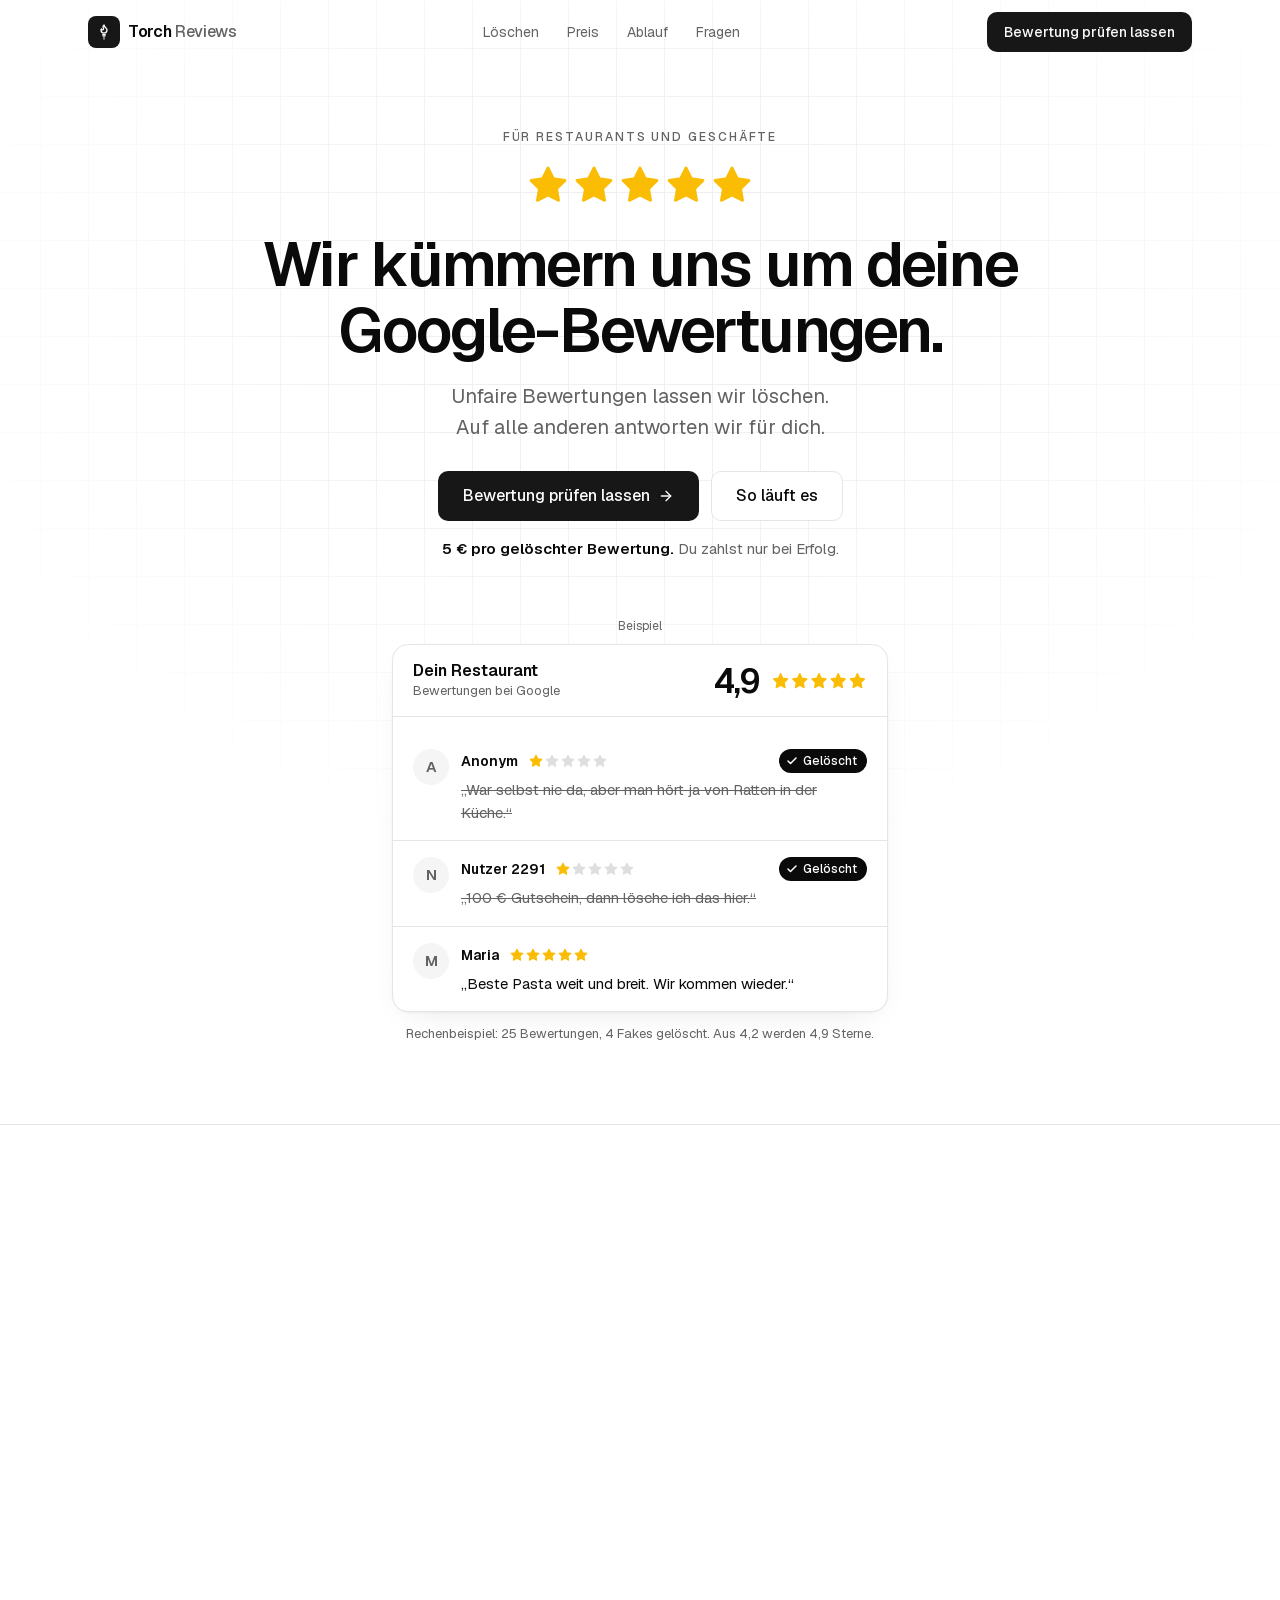
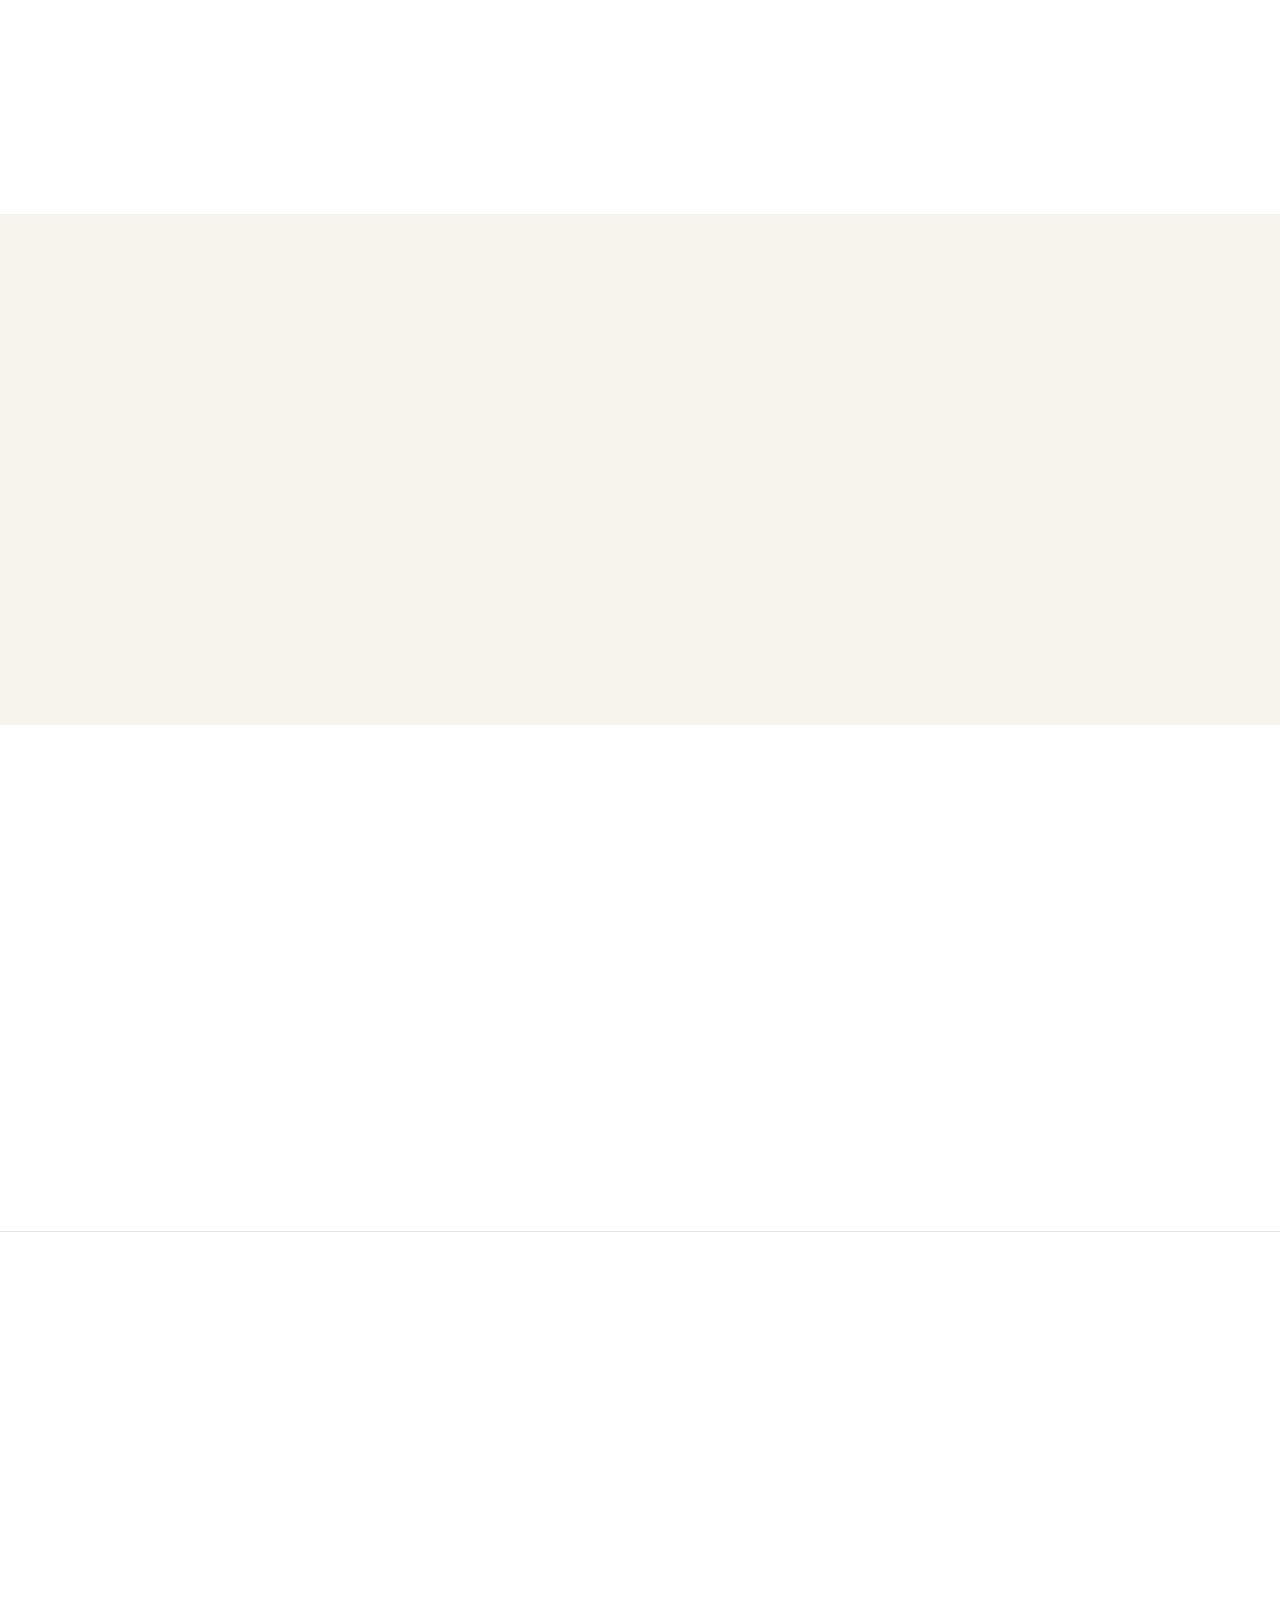
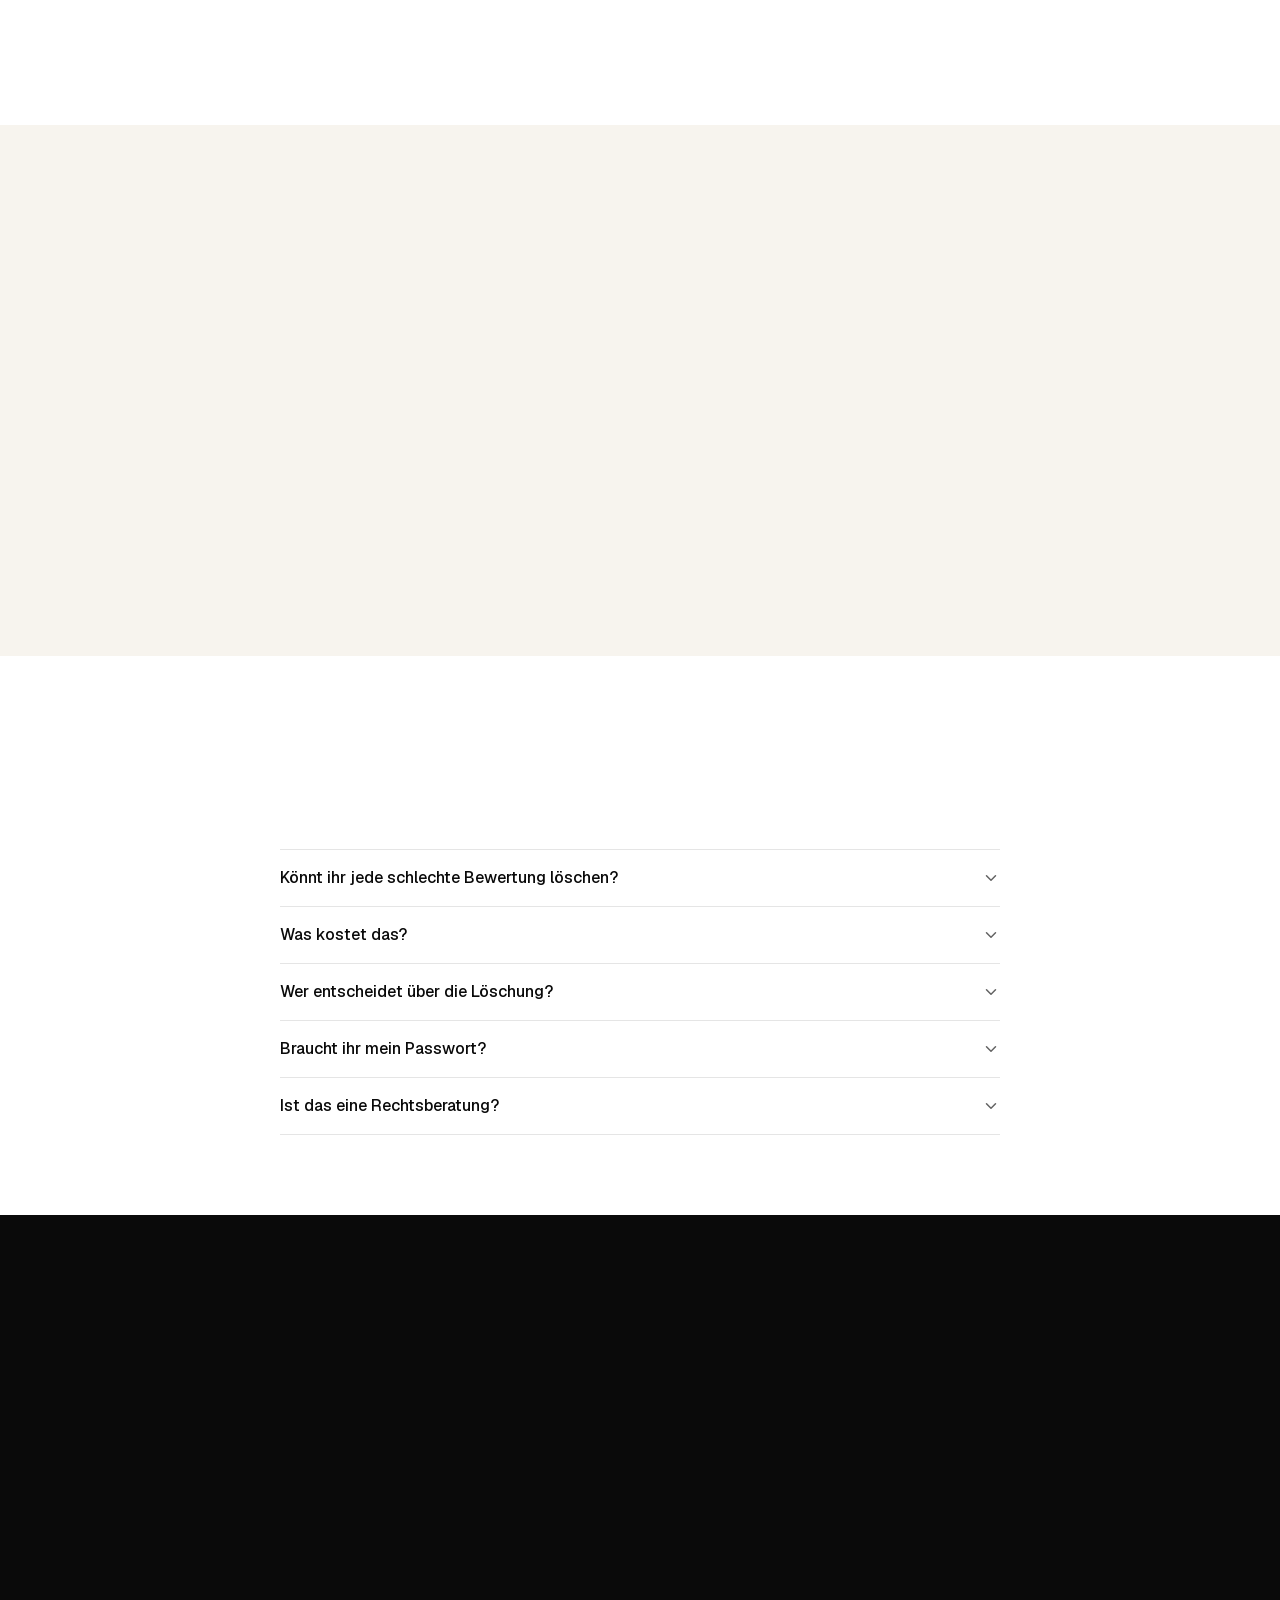
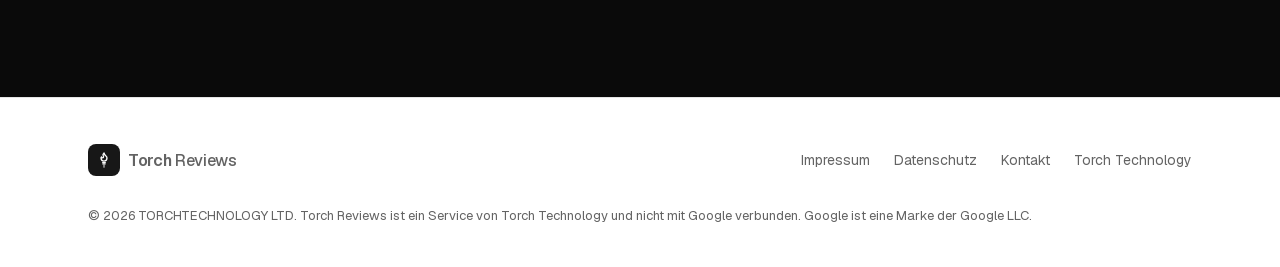
==== commit 9bdeae3d: "Seite überarbeitet: Sterne, kürzere Texte, Preis 5 € pro Löschung Hero mit Sternen und Beispiel-Prof" ====
--- a/index.html
+++ b/index.html
@@ -5,8 +5,8 @@
 <meta name="viewport" content="width=device-width, initial-scale=1, viewport-fit=cover">
 <meta http-equiv="Content-Security-Policy" content="default-src 'self'; img-src 'self' data:; style-src 'self'; script-src 'self'; font-src 'self'; connect-src 'none'; base-uri 'self'; form-action 'none'">
 <meta name="referrer" content="strict-origin-when-cross-origin">
-<title>Falsche Google-Bewertungen entfernen | Torch Reviews</title>
-<meta name="description" content="Wir prüfen deine Google-Bewertungen und melden Fakes, Beleidigungen und falsche Behauptungen. Hilfe gegen Hass und Hetze für Restaurants und Geschäfte.">
+<title>Google-Bewertungen löschen lassen | Torch Reviews</title>
+<meta name="description" content="Wir kümmern uns um deine Google-Bewertungen: Unfaire Bewertungen lassen wir löschen, für 5 € pro gelöschter Bewertung. Für Restaurants und Geschäfte.">
 <link rel="canonical" href="https://reviews.torchtechnology.de/">
 <meta name="theme-color" content="#ffffff" media="(prefers-color-scheme: light)">
 <meta name="theme-color" content="#0a0a0a" media="(prefers-color-scheme: dark)">
@@ -16,8 +16,8 @@
 <meta property="og:type" content="website">
 <meta property="og:locale" content="de_DE">
 <meta property="og:site_name" content="Torch Reviews">
-<meta property="og:title" content="Falsche Google-Bewertungen entfernen lassen">
-<meta property="og:description" content="Wir prüfen deine Bewertungen, melden Fakes und Beleidigungen und helfen gegen Hass und Hetze.">
+<meta property="og:title" content="Wir kümmern uns um deine Google-Bewertungen">
+<meta property="og:description" content="Unfaire Bewertungen lassen wir löschen. 5 € pro gelöschter Bewertung, nur bei Erfolg.">
 <meta property="og:url" content="https://reviews.torchtechnology.de/">
 <meta property="og:image" content="https://reviews.torchtechnology.de/og.png">
 <meta property="og:image:width" content="1200">
@@ -41,26 +41,25 @@
     {
       "@type": "Service",
       "name": "Torch Reviews",
-      "serviceType": "Prüfung und Meldung unberechtigter Online-Bewertungen",
+      "serviceType": "Prüfung und Meldung unberechtigter Google-Bewertungen",
       "provider": { "@id": "https://torchtechnology.de/#org" },
       "areaServed": "DE",
-      "url": "https://reviews.torchtechnology.de/"
+      "url": "https://reviews.torchtechnology.de/",
+      "offers": { "@type": "Offer", "price": "5.00", "priceCurrency": "EUR", "description": "pro gelöschter Bewertung, netto, nur bei Erfolg" }
     },
     {
       "@type": "FAQPage",
       "mainEntity": [
         { "@type": "Question", "name": "Könnt ihr jede schlechte Bewertung löschen?",
-          "acceptedAnswer": { "@type": "Answer", "text": "Nein, und das kann niemand seriös versprechen. Ehrliche Meinungen sind erlaubt, auch harte. Wir melden nur, was gegen Googles Richtlinien oder das Gesetz verstößt, und sagen dir vorher, wie wir die Aussichten sehen." } },
-        { "@type": "Question", "name": "Wer entscheidet, ob eine Bewertung entfernt wird?",
-          "acceptedAnswer": { "@type": "Answer", "text": "Google. Wir bereiten jede Meldung so vor, dass sie dort gut begründet ankommt, und fassen nach, wenn eine Entscheidung nicht passt." } },
+          "acceptedAnswer": { "@type": "Answer", "text": "Nein, und das kann niemand seriös versprechen. Ehrliche Meinungen sind erlaubt. Wir melden, was gegen Googles Richtlinien oder das Gesetz verstößt, und sagen dir vorher, wie die Aussichten sind." } },
         { "@type": "Question", "name": "Was kostet das?",
-          "acceptedAnswer": { "@type": "Answer", "text": "Das hängt davon ab, wie viele Bewertungen betroffen sind. Den Preis besprechen wir persönlich mit dir, bevor wir loslegen." } },
-        { "@type": "Question", "name": "Braucht ihr Zugang zu meinem Google-Konto?",
-          "acceptedAnswer": { "@type": "Answer", "text": "Dein Passwort nie. Für manche Meldungen fügst du uns als Manager deines Unternehmensprofils hinzu. Das kannst du jederzeit wieder entfernen." } },
+          "acceptedAnswer": { "@type": "Answer", "text": "5 € pro gelöschter Bewertung, netto. Wird nichts gelöscht, zahlst du nichts. Antworten und Pflege besprechen wir persönlich." } },
+        { "@type": "Question", "name": "Wer entscheidet über die Löschung?",
+          "acceptedAnswer": { "@type": "Answer", "text": "Google. Wir begründen jede Meldung sauber und fassen nach, wenn eine Entscheidung nicht passt." } },
+        { "@type": "Question", "name": "Braucht ihr mein Passwort?",
+          "acceptedAnswer": { "@type": "Answer", "text": "Nie. Für manche Meldungen fügst du uns als Manager deines Unternehmensprofils hinzu. Das kannst du jederzeit wieder entfernen." } },
         { "@type": "Question", "name": "Ist das eine Rechtsberatung?",
-          "acceptedAnswer": { "@type": "Answer", "text": "Nein. Wir prüfen Bewertungen gegen Googles Richtlinien und übernehmen die Meldung. Geht es um rechtliche Schritte, sagen wir dir das offen, und du entscheidest, ob du eine Anwältin oder einen Anwalt einschaltest." } },
-        { "@type": "Question", "name": "Für wen ist Torch Reviews?",
-          "acceptedAnswer": { "@type": "Answer", "text": "Für Restaurants, Cafés und Bars, für Hotels, Händler, Praxen und Handwerksbetriebe. Für alle, die von ihren Google-Bewertungen leben." } }
+          "acceptedAnswer": { "@type": "Answer", "text": "Nein. Wir prüfen Bewertungen gegen Googles Richtlinien und übernehmen die Meldung. Geht es um rechtliche Schritte, sagen wir dir das offen, und du entscheidest, ob du eine Anwältin oder einen Anwalt einschaltest." } }
       ]
     }
   ]
@@ -99,8 +98,8 @@
       <span class="logo-word">Torch <span>Reviews</span></span>
     </a>
     <nav class="nav" aria-label="Seitenbereiche">
-      <a href="#melden">Leistungen</a>
-      <a href="#hass">Hass und Hetze</a>
+      <a href="#loeschen">Löschen</a>
+      <a href="#preis">Preis</a>
       <a href="#ablauf">Ablauf</a>
       <a href="#fragen">Fragen</a>
     </nav>
@@ -112,107 +111,165 @@
 
   <section class="hero" aria-labelledby="hero-title">
     <div class="wrap">
-      <p class="kicker">Bewertungsschutz für Restaurants und Geschäfte</p>
-      <h1 id="hero-title">Falsche Bewertungen entfernen lassen.</h1>
-      <p class="lead">Wir prüfen deine Google-Bewertungen und melden alles, was gegen Googles Richtlinien verstößt. Danach bleiben wir dran, bis entschieden ist. Ehrliche Kritik bleibt stehen.</p>
+      <p class="kicker">Für Restaurants und Geschäfte</p>
+      <span class="stars big r5" role="img" aria-label="Fünf Sterne"></span>
+      <h1 id="hero-title">Wir kümmern uns um deine Google-Bewertungen.</h1>
+      <p class="lead">Unfaire Bewertungen lassen wir löschen. Auf alle anderen antworten wir für dich.</p>
       <div class="hero-ctas">
         <a class="btn btn-primary" href="mailto:hello@torchtechnology.de?subject=Bewertung%20pr%C3%BCfen%20lassen&amp;body=Hallo%20Torch-Team%2C%0D%0A%0D%0ALink%20zu%20meinem%20Google-Profil%3A%0D%0A%0D%0ADiese%20Bewertung%28en%29%20st%C3%B6ren%20mich%3A%0D%0A%0D%0ATelefon%20f%C3%BCr%20R%C3%BCckfragen%20%28optional%29%3A%0D%0A%0D%0AViele%20Gr%C3%BC%C3%9Fe">Bewertung prüfen lassen<svg aria-hidden="true"><use href="#i-arrow"/></svg></a>
-        <a class="btn btn-ghost" href="#ablauf">So läuft es ab</a>
-      </div>
-
-      <figure class="mock" aria-label="Beispiel einer gemeldeten Bewertung">
+        <a class="btn btn-ghost" href="#ablauf">So läuft es</a>
+      </div>
+      <p class="price-line"><strong>5 € pro gelöschter Bewertung.</strong> Du zahlst nur bei Erfolg.</p>
+
+      <figure class="mock" aria-label="Beispiel: Zwei unfaire Bewertungen werden gelöscht, die Wertung steigt von 4,2 auf 4,9 Sterne">
         <figcaption class="mock-label">Beispiel</figcaption>
-        <div class="review">
-          <div class="review-head">
-            <span class="avatar" aria-hidden="true">A</span>
-            <div><strong>Anonym</strong><small>1 Rezension · vor 2 Tagen</small></div>
+        <div class="profile">
+          <div class="profile-head">
+            <div><strong>Dein Restaurant</strong><small>Bewertungen bei Google</small></div>
+            <div class="score" aria-hidden="true">
+              <span class="score-num"><span class="before">4,2</span><span class="after">4,9</span></span>
+              <span class="stars meter"></span>
+            </div>
           </div>
-          <div class="stars" role="img" aria-label="1 von 5 Sternen">
-            <svg aria-hidden="true"><use href="#i-star"/></svg>
-            <svg class="off" aria-hidden="true"><use href="#i-star"/></svg>
-            <svg class="off" aria-hidden="true"><use href="#i-star"/></svg>
-            <svg class="off" aria-hidden="true"><use href="#i-star"/></svg>
-            <svg class="off" aria-hidden="true"><use href="#i-star"/></svg>
-          </div>
-          <p class="review-text">„War selbst nie da, aber man hört ja, dass es in der Küche Ratten gibt.“</p>
+          <ul class="plain">
+            <li class="rev bad d1">
+              <span class="avatar" aria-hidden="true">A</span>
+              <div class="rev-body">
+                <div class="rev-top"><strong>Anonym</strong><span class="stars r1" role="img" aria-label="1 von 5 Sternen"></span><span class="pill"><svg aria-hidden="true"><use href="#i-check"/></svg>Gelöscht</span></div>
+                <p class="quote">„War selbst nie da, aber man hört ja von Ratten in der Küche.“</p>
+              </div>
+            </li>
+            <li class="rev bad d2">
+              <span class="avatar" aria-hidden="true">N</span>
+              <div class="rev-body">
+                <div class="rev-top"><strong>Nutzer 2291</strong><span class="stars r1" role="img" aria-label="1 von 5 Sternen"></span><span class="pill"><svg aria-hidden="true"><use href="#i-check"/></svg>Gelöscht</span></div>
+                <p class="quote">„100 € Gutschein, dann lösche ich das hier.“</p>
+              </div>
+            </li>
+            <li class="rev">
+              <span class="avatar" aria-hidden="true">M</span>
+              <div class="rev-body">
+                <div class="rev-top"><strong>Maria</strong><span class="stars r5" role="img" aria-label="5 von 5 Sternen"></span></div>
+                <p class="quote">„Beste Pasta weit und breit. Wir kommen wieder.“</p>
+              </div>
+            </li>
+          </ul>
         </div>
-        <ol class="steps">
-          <li class="step s1"><span class="tick"><svg aria-hidden="true"><use href="#i-check"/></svg></span>Geprüft: kein Besuch, falsche Behauptung</li>
-          <li class="step s2"><span class="tick"><svg aria-hidden="true"><use href="#i-check"/></svg></span>Bei Google gemeldet</li>
-          <li class="step s3 done"><span class="tick"><svg aria-hidden="true"><use href="#i-check"/></svg></span>Bewertung entfernt</li>
-        </ol>
+        <p class="mock-foot">Rechenbeispiel: 25 Bewertungen, 4 Fakes gelöscht. Aus 4,2 werden 4,9 Sterne.</p>
       </figure>
     </div>
   </section>
 
-  <section class="section" id="melden" aria-labelledby="melden-title">
+  <section class="section" id="loeschen" aria-labelledby="loeschen-title">
     <div class="wrap">
       <div class="center reveal">
-        <p class="kicker">Was wir melden</p>
-        <h2 id="melden-title">Nicht jede Bewertung ist fair.</h2>
-        <p class="sub">Google entfernt Bewertungen, die gegen seine Richtlinien verstoßen. Wir finden sie und begründen jede Meldung sauber.</p>
-      </div>
-      <ul class="grid grid-3 plain reveal" role="list">
-        <li><div class="card"><span class="icon"><svg aria-hidden="true"><use href="#i-userx"/></svg></span><h3>Gefälschte Bewertungen</h3><p>Einträge von der Konkurrenz, von gekauften Profilen oder aus Bewertungswellen.</p></div></li>
-        <li><div class="card"><span class="icon"><svg aria-hidden="true"><use href="#i-pin"/></svg></span><h3>Kein echter Besuch</h3><p>Wer nie bei dir war, kann auch nichts über dein Geschäft erzählen.</p></div></li>
-        <li><div class="card"><span class="icon"><svg aria-hidden="true"><use href="#i-alert"/></svg></span><h3>Falsche Behauptungen</h3><p>Erfundene Tatsachen wie Ratten in der Küche oder Preise, die es bei dir nie gab.</p></div></li>
-        <li><div class="card"><span class="icon"><svg aria-hidden="true"><use href="#i-msgx"/></svg></span><h3>Beleidigungen</h3><p>Herabwürdigende Worte gegen dich, dein Team oder deine Gäste.</p></div></li>
-        <li><div class="card"><span class="icon"><svg aria-hidden="true"><use href="#i-warn"/></svg></span><h3>Erpressung</h3><p>Drohungen mit Ein-Stern-Bewertungen, wenn du nicht zahlst oder nachgibst.</p></div></li>
-        <li><div class="card"><span class="icon"><svg aria-hidden="true"><use href="#i-ban"/></svg></span><h3>Spam und Fremdes</h3><p>Werbung, politische Parolen und alles, was mit deinem Geschäft nichts zu tun hat.</p></div></li>
+        <p class="kicker">Das lassen wir löschen</p>
+        <h2 id="loeschen-title">Diese Bewertungen müssen weg.</h2>
+        <p class="sub">Alles, was gegen Googles Richtlinien verstößt. Zum Beispiel:</p>
+      </div>
+      <ul class="grid grid-3 swipe ex-grid plain reveal" role="list">
+        <li><div class="ex"><div class="ex-top"><span class="chip">Konkurrenz</span><span class="stars r1" role="img" aria-label="1 von 5 Sternen"></span></div><p class="quote">„Geht lieber zu Luigi nebenan, da ist alles besser.“</p></div></li>
+        <li><div class="ex"><div class="ex-top"><span class="chip">Nie da gewesen</span><span class="stars r1" role="img" aria-label="1 von 5 Sternen"></span></div><p class="quote">„War selbst nie dort, aber man hört ja so einiges.“</p></div></li>
+        <li><div class="ex"><div class="ex-top"><span class="chip">Falsche Behauptung</span><span class="stars r1" role="img" aria-label="1 von 5 Sternen"></span></div><p class="quote">„In der Küche laufen Ratten herum.“</p></div></li>
+        <li><div class="ex"><div class="ex-top"><span class="chip">Beleidigung</span><span class="stars r1" role="img" aria-label="1 von 5 Sternen"></span></div><p class="quote">„Die Bedienung ist dumm wie Brot.“</p></div></li>
+        <li><div class="ex"><div class="ex-top"><span class="chip">Erpressung</span><span class="stars r1" role="img" aria-label="1 von 5 Sternen"></span></div><p class="quote">„100 € Gutschein, dann lösche ich das hier.“</p></div></li>
+        <li><div class="ex"><div class="ex-top"><span class="chip">Spam</span><span class="stars r1" role="img" aria-label="1 von 5 Sternen"></span></div><p class="quote">„Schnell Geld verdienen? Schreib mir auf Telegram.“</p></div></li>
       </ul>
-      <div class="note reveal">
-        <svg aria-hidden="true"><use href="#i-heart"/></svg>
-        <p><strong>Was bleibt:</strong> ehrliche Meinung, auch wenn sie wehtut. Darauf hilft eine gute Antwort, und auch die übernehmen wir gern. <a href="#pflege">Bewertungen pflegen</a></p>
-      </div>
-    </div>
-  </section>
-
-  <section class="section sand breath" id="hass" aria-labelledby="hass-title">
+      <p class="after-grid reveal"><strong>Ehrliche Kritik bleibt.</strong> Darauf antworten wir für dich.</p>
+    </div>
+  </section>
+
+  <section class="section sand" id="preis" aria-labelledby="preis-title">
+    <div class="wrap narrow">
+      <div class="center reveal">
+        <p class="kicker">Preis</p>
+        <h2 id="preis-title">Du zahlst nur bei Erfolg.</h2>
+      </div>
+      <div class="price reveal">
+        <div>
+          <p class="price-num">5 €</p>
+          <p class="price-unit">pro gelöschter Bewertung</p>
+          <p class="price-note">Netto, zzgl. USt.</p>
+        </div>
+        <div class="price-side">
+          <ul class="ticks">
+            <li><svg aria-hidden="true"><use href="#i-check"/></svg>Keine Löschung, keine Kosten</li>
+            <li><svg aria-hidden="true"><use href="#i-check"/></svg>Keine Grundgebühr, kein Abo</li>
+            <li><svg aria-hidden="true"><use href="#i-check"/></svg>Ehrliche Einschätzung vorab</li>
+          </ul>
+        </div>
+      </div>
+    </div>
+  </section>
+
+  <section class="section" id="ablauf" aria-labelledby="ablauf-title">
+    <div class="wrap">
+      <div class="center reveal">
+        <p class="kicker">Ablauf</p>
+        <h2 id="ablauf-title">In drei Schritten erledigt.</h2>
+      </div>
+      <ol class="grid grid-3 plain reveal">
+        <li><div class="card"><span class="num" aria-hidden="true">1</span><h3>Link schicken</h3><p>Dein Google-Profil und die Bewertungen, die dich stören.</p></div></li>
+        <li><div class="card"><span class="num" aria-hidden="true">2</span><h3>Wir prüfen</h3><p>Du hörst ehrlich, was Aussicht hat und was nicht.</p></div></li>
+        <li><div class="card"><span class="num" aria-hidden="true">3</span><h3>Wir melden</h3><p>Und bleiben dran, bis Google entschieden hat.</p></div></li>
+      </ol>
+      <p class="after-grid reveal"><strong>Dein Passwort brauchen wir nie.</strong></p>
+    </div>
+  </section>
+
+  <section class="section" id="pflege" aria-labelledby="pflege-title">
+    <div class="wrap split">
+      <div class="reveal">
+        <p class="kicker">Bewertungen pflegen</p>
+        <h2 id="pflege-title">Mehr echte Sterne.</h2>
+        <p class="sub">Gute Antworten und mehr Stimmen zufriedener Gäste.</p>
+        <ul class="feats">
+          <li><span class="icon"><svg aria-hidden="true"><use href="#i-msg"/></svg></span><div><h3>Antworten</h3><p>Wir schreiben vor, du gibst frei.</p></div></li>
+          <li><span class="icon"><svg aria-hidden="true"><use href="#i-bell"/></svg></span><div><h3>Alles im Blick</h3><p>Du erfährst früh, wenn etwas Unfaires auftaucht.</p></div></li>
+          <li><span class="icon"><svg aria-hidden="true"><use href="#i-qr"/></svg></span><div><h3>QR-Karten</h3><p>Für Tisch und Theke. Ohne Gegenleistung, wie Google es verlangt.</p></div></li>
+        </ul>
+      </div>
+      <figure class="mock reveal" aria-label="Beispiel: Antwort auf eine Fünf-Sterne-Bewertung">
+        <figcaption class="mock-label">Beispiel</figcaption>
+        <div class="profile">
+          <ul class="plain">
+            <li class="rev">
+              <span class="avatar" aria-hidden="true">M</span>
+              <div class="rev-body">
+                <div class="rev-top"><strong>Maria</strong><span class="stars r5" role="img" aria-label="5 von 5 Sternen"></span></div>
+                <p class="quote">„Beste Pasta weit und breit. Wir kommen wieder.“</p>
+                <div class="reply"><strong>Antwort vom Inhaber</strong>Danke, Maria! Das geben wir an die Küche weiter. Bis bald.</div>
+              </div>
+            </li>
+            <li class="rev">
+              <span class="avatar" aria-hidden="true">T</span>
+              <div class="rev-body">
+                <div class="rev-top"><strong>Tom</strong><span class="stars r5" role="img" aria-label="5 von 5 Sternen"></span></div>
+                <p class="quote">„Schnell, freundlich, lecker.“</p>
+              </div>
+            </li>
+          </ul>
+        </div>
+      </figure>
+    </div>
+  </section>
+
+  <section class="section sand" id="hass" aria-labelledby="hass-title">
     <div class="wrap">
       <div class="center reveal">
         <p class="kicker">Gegen Hass und Hetze</p>
         <h2 id="hass-title">Das musst du nicht aushalten.</h2>
-        <p class="sub">Rassistische Kommentare, Drohungen oder ein Shitstorm nach einem Zeitungsartikel: Dagegen kannst du vorgehen. Wir nehmen dir die Arbeit dabei ab.</p>
+        <p class="sub">Rassistische Kommentare, Drohungen, Shitstorm. Wir nehmen dir die Arbeit ab.</p>
       </div>
       <ul class="grid grid-3 plain reveal" role="list">
-        <li><div class="card"><span class="icon"><svg aria-hidden="true"><use href="#i-camera"/></svg></span><h3>Beweise sichern</h3><p>Wir dokumentieren jeden Eintrag mit Datum, Link und Screenshot, bevor er verschwindet.</p></div></li>
-        <li><div class="card"><span class="icon"><svg aria-hidden="true"><use href="#i-flag"/></svg></span><h3>Überall melden</h3><p>Bei Google und auf den anderen Plattformen, mit einer Begründung, die dort zählt.</p></div></li>
-        <li><div class="card"><span class="icon"><svg aria-hidden="true"><use href="#i-file"/></svg></span><h3>Anzeige vorbereiten</h3><p>Bei Bedrohung oder Volksverhetzung stellen wir die Unterlagen für Polizei oder Anwalt zusammen.</p></div></li>
+        <li><div class="card"><span class="icon"><svg aria-hidden="true"><use href="#i-camera"/></svg></span><h3>Beweise sichern</h3><p>Screenshot, Link und Datum, bevor etwas verschwindet.</p></div></li>
+        <li><div class="card"><span class="icon"><svg aria-hidden="true"><use href="#i-flag"/></svg></span><h3>Überall melden</h3><p>Bei Google und auf den anderen Plattformen.</p></div></li>
+        <li><div class="card"><span class="icon"><svg aria-hidden="true"><use href="#i-file"/></svg></span><h3>Anzeige vorbereiten</h3><p>Unterlagen für Polizei oder Anwalt.</p></div></li>
       </ul>
     </div>
   </section>
 
-  <section class="section" id="ablauf" aria-labelledby="ablauf-title">
-    <div class="wrap">
-      <div class="center reveal">
-        <p class="kicker">Ablauf</p>
-        <h2 id="ablauf-title">So läuft es ab.</h2>
-      </div>
-      <ol class="grid grid-3 plain reveal">
-        <li><div class="card"><span class="num" aria-hidden="true">1</span><h3>Link schicken</h3><p>Schick uns den Link zu deinem Google-Profil und sag uns, welche Bewertungen dich stören.</p></div></li>
-        <li><div class="card"><span class="num" aria-hidden="true">2</span><h3>Ehrliche Einschätzung</h3><p>Wir sehen uns jede Bewertung einzeln an und sagen dir, welche Meldung Aussicht hat und welche nicht.</p></div></li>
-        <li><div class="card"><span class="num" aria-hidden="true">3</span><h3>Melden und dranbleiben</h3><p>Wir reichen die Meldungen ein, fassen nach und halten dich auf dem Laufenden, bis Google entschieden hat.</p></div></li>
-      </ol>
-      <p class="promise reveal"><svg aria-hidden="true"><use href="#i-lock"/></svg>Dein Passwort brauchen wir nie.</p>
-    </div>
-  </section>
-
-  <section class="section" id="pflege" aria-labelledby="pflege-title">
-    <div class="wrap">
-      <div class="center reveal">
-        <p class="kicker">Bewertungen pflegen</p>
-        <h2 id="pflege-title">Mehr als löschen.</h2>
-        <p class="sub">Ein starkes Profil entsteht durch gute Antworten und echte Stimmen zufriedener Gäste. Auch dabei helfen wir dir.</p>
-      </div>
-      <ul class="grid grid-3 plain reveal" role="list">
-        <li><div class="card"><span class="icon"><svg aria-hidden="true"><use href="#i-msg"/></svg></span><h3>Antworten, die passen</h3><p>Wir schreiben Antworten auf neue Bewertungen vor. Du liest sie und gibst sie frei.</p></div></li>
-        <li><div class="card"><span class="icon"><svg aria-hidden="true"><use href="#i-bell"/></svg></span><h3>Neues im Blick</h3><p>Du erfährst früh, wenn eine unfaire Bewertung auftaucht, und nicht erst Wochen später.</p></div></li>
-        <li><div class="card"><span class="icon"><svg aria-hidden="true"><use href="#i-qr"/></svg></span><h3>Echte Stimmen sammeln</h3><p>Karten mit QR-Code für Tisch und Theke. Ohne Rabatt oder Gegenleistung, so wie Google es verlangt.</p></div></li>
-      </ul>
-    </div>
-  </section>
-
-  <section class="section sand" id="fragen" aria-labelledby="fragen-title">
+  <section class="section" id="fragen" aria-labelledby="fragen-title">
     <div class="wrap narrow">
       <div class="center reveal">
         <p class="kicker">Fragen</p>
@@ -221,38 +278,35 @@
       <div class="faq">
         <details>
           <summary>Könnt ihr jede schlechte Bewertung löschen?<svg aria-hidden="true"><use href="#i-chevron"/></svg></summary>
-          <p>Nein, und das kann niemand seriös versprechen. Ehrliche Meinungen sind erlaubt, auch harte. Wir melden nur, was gegen Googles Richtlinien oder das Gesetz verstößt, und sagen dir vorher, wie wir die Aussichten sehen.</p>
-        </details>
-        <details>
-          <summary>Wer entscheidet, ob eine Bewertung entfernt wird?<svg aria-hidden="true"><use href="#i-chevron"/></svg></summary>
-          <p>Google. Wir bereiten jede Meldung so vor, dass sie dort gut begründet ankommt, und fassen nach, wenn eine Entscheidung nicht passt.</p>
+          <p>Nein, und das kann niemand seriös versprechen. Ehrliche Meinungen sind erlaubt. Wir melden, was gegen Googles Richtlinien oder das Gesetz verstößt, und sagen dir vorher, wie die Aussichten sind.</p>
         </details>
         <details>
           <summary>Was kostet das?<svg aria-hidden="true"><use href="#i-chevron"/></svg></summary>
-          <p>Das hängt davon ab, wie viele Bewertungen betroffen sind. Den Preis besprechen wir persönlich mit dir, bevor wir loslegen.</p>
-        </details>
-        <details>
-          <summary>Braucht ihr Zugang zu meinem Google-Konto?<svg aria-hidden="true"><use href="#i-chevron"/></svg></summary>
-          <p>Dein Passwort nie. Für manche Meldungen fügst du uns als Manager deines Unternehmensprofils hinzu. Das kannst du jederzeit wieder entfernen.</p>
+          <p>5 € pro gelöschter Bewertung, netto. Wird nichts gelöscht, zahlst du nichts. Antworten und Pflege besprechen wir persönlich.</p>
+        </details>
+        <details>
+          <summary>Wer entscheidet über die Löschung?<svg aria-hidden="true"><use href="#i-chevron"/></svg></summary>
+          <p>Google. Wir begründen jede Meldung sauber und fassen nach, wenn eine Entscheidung nicht passt.</p>
+        </details>
+        <details>
+          <summary>Braucht ihr mein Passwort?<svg aria-hidden="true"><use href="#i-chevron"/></svg></summary>
+          <p>Nie. Für manche Meldungen fügst du uns als Manager deines Unternehmensprofils hinzu. Das kannst du jederzeit wieder entfernen.</p>
         </details>
         <details>
           <summary>Ist das eine Rechtsberatung?<svg aria-hidden="true"><use href="#i-chevron"/></svg></summary>
           <p>Nein. Wir prüfen Bewertungen gegen Googles Richtlinien und übernehmen die Meldung. Geht es um rechtliche Schritte, sagen wir dir das offen, und du entscheidest, ob du eine Anwältin oder einen Anwalt einschaltest.</p>
         </details>
-        <details>
-          <summary>Für wen ist Torch Reviews?<svg aria-hidden="true"><use href="#i-chevron"/></svg></summary>
-          <p>Für Restaurants, Cafés und Bars, für Hotels, Händler, Praxen und Handwerksbetriebe. Für alle, die von ihren Google-Bewertungen leben.</p>
-        </details>
-      </div>
-    </div>
-  </section>
-
-  <section class="section final center" aria-labelledby="final-title">
+      </div>
+    </div>
+  </section>
+
+  <section class="final" aria-labelledby="final-title">
     <div class="wrap reveal">
+      <span class="stars big r5" role="img" aria-label="Fünf Sterne"></span>
       <h2 id="final-title">Welche Bewertung stört dich?</h2>
-      <p class="sub">Schick uns den Link. Du bekommst eine ehrliche Einschätzung.</p>
-      <a class="btn btn-primary" href="mailto:hello@torchtechnology.de?subject=Bewertung%20pr%C3%BCfen%20lassen&amp;body=Hallo%20Torch-Team%2C%0D%0A%0D%0ALink%20zu%20meinem%20Google-Profil%3A%0D%0A%0D%0ADiese%20Bewertung%28en%29%20st%C3%B6ren%20mich%3A%0D%0A%0D%0ATelefon%20f%C3%BCr%20R%C3%BCckfragen%20%28optional%29%3A%0D%0A%0D%0AViele%20Gr%C3%BC%C3%9Fe">Bewertung prüfen lassen<svg aria-hidden="true"><use href="#i-arrow"/></svg></a>
-      <p class="hero-note">Oder schreib uns an <a href="mailto:hello@torchtechnology.de">hello@torchtechnology.de</a></p>
+      <p class="sub">Schick uns den Link. Du zahlst nur, wenn sie weg ist.</p>
+      <a class="btn" href="mailto:hello@torchtechnology.de?subject=Bewertung%20pr%C3%BCfen%20lassen&amp;body=Hallo%20Torch-Team%2C%0D%0A%0D%0ALink%20zu%20meinem%20Google-Profil%3A%0D%0A%0D%0ADiese%20Bewertung%28en%29%20st%C3%B6ren%20mich%3A%0D%0A%0D%0ATelefon%20f%C3%BCr%20R%C3%BCckfragen%20%28optional%29%3A%0D%0A%0D%0AViele%20Gr%C3%BC%C3%9Fe">Bewertung prüfen lassen<svg aria-hidden="true"><use href="#i-arrow"/></svg></a>
+      <p class="final-note">Oder schreib uns an <a href="mailto:hello@torchtechnology.de">hello@torchtechnology.de</a></p>
     </div>
   </section>
 
--- a/assets/site.css
+++ b/assets/site.css
@@ -1,5 +1,5 @@
 /* Torch Reviews – Tokens nach dem Torch-Styleguide (monochrom, Geist, Haarlinien).
-   Einzige Farbe mit Bedeutung: Grün für „Entfernt“ im Beispiel oben. */
+   Einzige Farbe: Sternen-Gelb. Es steht immer für eine Bewertung, nie für Deko-Flächen. */
 
 @font-face {
   font-family: "Geist";
@@ -21,13 +21,16 @@
   --border: oklch(0.922 0 0);
   --ring: oklch(0.708 0 0);
   --sand: oklch(0.967 0.008 83);
-  --ok: oklch(0.52 0.13 150);
-  --ok-soft: oklch(0.52 0.13 150 / 0.1);
+  --star: #fbbc04;
+  --star-off: oklch(0.9 0 0);
+  --grid: oklch(0.955 0 0);
+  --band: oklch(0.145 0 0);
+  --band-fg: oklch(0.985 0 0);
+  --band-muted: oklch(0.74 0 0);
   --header: oklch(1 0 0 / 0.82);
   --radius: 10px;
   --ease: cubic-bezier(0.23, 1, 0.32, 1);
   --sans: "Geist", ui-sans-serif, system-ui, -apple-system, "Segoe UI", Helvetica, Arial, sans-serif;
-  --mono: ui-monospace, "SF Mono", Menlo, Consolas, monospace;
 }
 
 @media (prefers-color-scheme: dark) {
@@ -42,8 +45,9 @@
     --border: oklch(1 0 0 / 10%);
     --ring: oklch(0.556 0 0);
     --sand: oklch(0.205 0.004 80);
-    --ok: oklch(0.78 0.14 150);
-    --ok-soft: oklch(0.78 0.14 150 / 0.12);
+    --star-off: oklch(0.34 0 0);
+    --grid: oklch(0.2 0 0);
+    --band: oklch(0.205 0 0);
     --header: oklch(0.145 0 0 / 0.82);
   }
 }
@@ -61,15 +65,14 @@
   margin: 0;
   background: var(--background);
   color: var(--foreground);
-  font: 400 16px/1.625 var(--sans);
+  font: 400 16px/1.6 var(--sans);
   -webkit-font-smoothing: antialiased;
   -moz-osx-font-smoothing: grayscale;
   overflow-wrap: break-word;
-  hyphens: auto;
 }
 ::selection { background: oklch(0.9 0.035 83 / 0.45); }
 
-img, svg { display: block; }
+svg { display: block; }
 a { color: inherit; }
 :focus-visible { outline: 3px solid var(--ring); outline-offset: 2px; border-radius: 4px; }
 
@@ -83,10 +86,25 @@
   padding: 10px 16px; border-radius: var(--radius); text-decoration: none;
 }
 .skip:focus { top: 12px; }
-
-.wrap { width: 100%; max-width: 72rem; margin: 0 auto; padding: 0 max(16px, env(safe-area-inset-left)) 0 max(16px, env(safe-area-inset-right)); }
+.plain { list-style: none; padding: 0; margin-bottom: 0; }
+
+.wrap { width: 100%; max-width: 72rem; margin: 0 auto; padding-left: max(16px, env(safe-area-inset-left)); padding-right: max(16px, env(safe-area-inset-right)); }
 .narrow { max-width: 48rem; }
 @media (min-width: 640px) { .wrap { padding-left: 24px; padding-right: 24px; } }
+
+/* ---------- Sterne: eine Maske, gelb gefüllt bis zur Wertung ---------- */
+.stars {
+  --w: 80px;
+  position: relative; display: inline-block; flex: none; vertical-align: middle;
+  width: var(--w); aspect-ratio: 5 / 1; background: var(--star-off);
+  -webkit-mask: url("stars.svg") center / 100% 100% no-repeat;
+  mask: url("stars.svg") center / 100% 100% no-repeat;
+}
+.stars::before { content: ""; position: absolute; inset: 0 auto 0 0; width: 100%; background: var(--star); }
+.r1::before { width: 20%; }
+.r5::before { width: 100%; }
+.stars.big { --w: 180px; display: block; margin: 0 auto 20px; }
+@media (min-width: 640px) { .stars.big { --w: 230px; margin-bottom: 24px; } }
 
 /* ---------- Kopf ---------- */
 .header {
@@ -122,15 +140,15 @@
 /* ---------- Knöpfe ---------- */
 .btn {
   display: inline-flex; align-items: center; justify-content: center; gap: 8px;
-  height: 48px; padding: 0 22px; border-radius: var(--radius);
-  font: 500 15px/1 var(--sans); text-decoration: none; white-space: nowrap;
+  height: 50px; padding: 0 24px; border-radius: var(--radius);
+  font: 500 16px/1 var(--sans); text-decoration: none; white-space: nowrap;
   border: 1px solid transparent; cursor: pointer;
   transition: background-color .15s var(--ease), border-color .15s var(--ease), transform .12s var(--ease);
 }
 .btn:active { transform: scale(0.98); }
 .btn svg { width: 16px; height: 16px; }
 .btn-primary { background: var(--primary); color: var(--primary-foreground); }
-.btn-primary:hover { background: color-mix(in oklch, var(--primary) 88%, var(--background)); }
+.btn-primary:hover { background: color-mix(in oklch, var(--primary) 86%, var(--background)); }
 .btn-ghost { background: var(--background); color: var(--foreground); border-color: var(--border); }
 .btn-ghost:hover { background: var(--muted); }
 
@@ -139,117 +157,158 @@
   margin: 0 0 16px; font-size: 12px; font-weight: 500; line-height: 1.4;
   letter-spacing: .16em; text-transform: uppercase; color: var(--muted-foreground);
 }
-h1, h2, h3 { margin: 0; font-weight: 600; letter-spacing: -0.025em; text-wrap: balance; hyphens: manual; }
-h1 { font-size: clamp(36px, 6.6vw, 60px); line-height: 1.08; max-width: 18ch; margin: 0 auto; }
-h2 { font-size: clamp(30px, 4.4vw, 40px); line-height: 1.15; max-width: 22ch; }
-h3 { font-size: 18px; line-height: 1.35; letter-spacing: -0.015em; }
-.lead { margin: 20px 0 0; font-size: 18px; line-height: 1.6; color: var(--muted-foreground); max-width: 40rem; text-wrap: pretty; }
-.sub { margin: 16px 0 0; color: var(--muted-foreground); max-width: 38rem; text-wrap: pretty; }
+h1, h2, h3 { margin: 0; font-weight: 600; letter-spacing: -0.025em; text-wrap: balance; }
+h1 { font-size: clamp(35px, 6.4vw, 62px); line-height: 1.06; letter-spacing: -0.03em; max-width: 24ch; margin: 0 auto; }
+h2 { font-size: clamp(30px, 4.4vw, 42px); line-height: 1.12; max-width: 22ch; }
+h3 { font-size: 17px; line-height: 1.35; letter-spacing: -0.015em; }
+.lead { margin: 18px auto 0; font-size: 18px; line-height: 1.55; color: var(--muted-foreground); max-width: 34rem; text-wrap: balance; }
+.sub { margin: 14px 0 0; color: var(--muted-foreground); max-width: 34rem; text-wrap: balance; }
 .center { text-align: center; }
-.center h2, .center .sub, .center .lead { margin-left: auto; margin-right: auto; }
-.muted { color: var(--muted-foreground); }
+.center h2, .center .sub { margin-left: auto; margin-right: auto; }
+@media (min-width: 640px) { .lead { font-size: 20px; } .sub { font-size: 17px; } }
 
 /* ---------- Sektionen ---------- */
-.section { padding: 48px 0; }
-@media (min-width: 640px) { .section { padding: 56px 0; } }
-@media (min-width: 1024px) { .section { padding: 64px 0; } }
+.section { padding: 56px 0; }
+@media (min-width: 640px) { .section { padding: 64px 0; } }
+@media (min-width: 1024px) { .section { padding: 80px 0; } }
 .section + .section { border-top: 1px solid var(--border); }
 .section.sand { background: var(--sand); border-top-color: transparent; }
 .section.sand + .section { border-top-color: transparent; }
-/* band-breath: einziges Band mit Hero-Abstand (Hass und Hetze) */
-.breath { padding: 80px 0; }
-@media (min-width: 640px) { .breath { padding: 96px 0; } }
-@media (min-width: 1024px) { .breath { padding: 120px 0; } }
 
 /* ---------- Hero ---------- */
-.hero { padding: 40px 0 56px; text-align: center; }
-@media (min-width: 640px) { .hero { padding: 72px 0 80px; } }
-@media (min-width: 1024px) { .hero { padding: 88px 0 96px; } }
-.hero .lead { margin: 20px auto 0; }
-.hero-ctas { display: flex; flex-wrap: wrap; justify-content: center; gap: 12px; margin-top: 32px; }
-.hero-note { margin: 16px 0 0; font-size: 14px; color: var(--muted-foreground); }
+.hero { position: relative; isolation: isolate; margin-top: -64px; padding: 88px 0 56px; text-align: center; overflow: hidden; border-bottom: 1px solid var(--border); }
+@media (min-width: 640px) { .hero { padding: 128px 0 80px; } }
+.hero::before {
+  content: ""; position: absolute; inset: 0; z-index: -1;
+  background-image: linear-gradient(var(--grid) 1px, transparent 1px), linear-gradient(90deg, var(--grid) 1px, transparent 1px);
+  background-size: 48px 48px; background-position: center -1px;
+  -webkit-mask-image: radial-gradient(ellipse 75% 65% at 50% 28%, #000 25%, transparent 78%);
+  mask-image: radial-gradient(ellipse 75% 65% at 50% 28%, #000 25%, transparent 78%);
+}
+.hero + .section { border-top: 0; }
+.hero-ctas { display: flex; flex-wrap: wrap; justify-content: center; gap: 12px; margin-top: 28px; }
 @media (max-width: 479px) { .hero-ctas .btn { width: 100%; } }
-
-/* Beispiel-Bewertung (nachgezeichnet, keine echte Bewertung) */
-.mock { max-width: 30rem; margin: 48px auto 0; text-align: left; }
-@media (min-width: 640px) { .mock { margin-top: 64px; } }
+.price-line { margin: 16px 0 0; font-size: 15px; color: var(--muted-foreground); }
+.price-line strong { color: var(--foreground); font-weight: 600; }
+@media (max-width: 479px) { .price-line strong { display: block; } }
+
+/* Beispiel-Profil (nachgezeichnet, keine echten Bewertungen) */
+.mock { max-width: 31rem; margin: 44px auto 0; text-align: left; }
+@media (min-width: 640px) { .mock { margin-top: 56px; } }
 .mock-label { margin: 0 0 8px; font-size: 12px; color: var(--muted-foreground); text-align: center; }
-.review {
-  background: var(--card); border: 1px solid var(--border); border-radius: 14px;
-  padding: 20px; box-shadow: 0 1px 2px rgba(0, 0, 0, 0.04);
-}
-.review-head { display: flex; align-items: center; gap: 12px; }
+.mock-foot { margin: 12px 0 0; font-size: 13px; line-height: 1.5; color: var(--muted-foreground); text-align: center; }
+.profile {
+  background: var(--card); border: 1px solid var(--border); border-radius: 16px;
+  box-shadow: 0 1px 2px rgba(0, 0, 0, 0.04), 0 12px 32px -16px rgba(0, 0, 0, 0.12); overflow: hidden;
+}
+.profile-head { display: flex; align-items: center; justify-content: space-between; gap: 16px; padding: 16px 20px; border-bottom: 1px solid var(--border); }
+.profile-head strong { display: block; font-size: 16px; font-weight: 600; line-height: 1.3; }
+.profile-head small { display: block; font-size: 13px; color: var(--muted-foreground); line-height: 1.4; }
+.score { display: flex; align-items: center; gap: 10px; }
+.score-num { display: grid; font-size: 34px; font-weight: 600; letter-spacing: -0.03em; line-height: 1; font-variant-numeric: tabular-nums; }
+.score-num span { grid-area: 1 / 1; transition: opacity .5s var(--ease) 1.7s; }
+.score-num .before { opacity: 0; }
+.meter { --w: 96px; }
+.meter::before { width: 98%; transition: width .9s var(--ease) 1.7s; }
+
+.rev { display: flex; gap: 12px; padding: 16px 20px; border-bottom: 1px solid var(--border); }
+.rev:last-child { border-bottom: 0; }
 .avatar {
-  display: grid; place-items: center; width: 36px; height: 36px; border-radius: 50%;
-  background: var(--muted); color: var(--muted-foreground); font-weight: 600; font-size: 15px; flex: none;
-}
-.review-head strong { display: block; font-size: 15px; font-weight: 600; line-height: 1.3; }
-.review-head small { display: block; font-size: 13px; color: var(--muted-foreground); line-height: 1.3; }
-.stars { display: flex; gap: 2px; margin: 14px 0 8px; color: var(--foreground); }
-.stars svg { width: 16px; height: 16px; }
-.stars .off { color: var(--border); }
-.review-text {
-  margin: 0; font-size: 15px; line-height: 1.55;
-  text-decoration: line-through; text-decoration-thickness: 1.5px;
-  text-decoration-color: var(--muted-foreground);
+  display: grid; place-items: center; width: 36px; height: 36px; border-radius: 50%; flex: none;
+  background: var(--muted); color: var(--muted-foreground); font-weight: 600; font-size: 15px;
+}
+.rev-body { min-width: 0; flex: 1; }
+.rev-top { display: flex; align-items: center; flex-wrap: wrap; gap: 4px 10px; min-height: 24px; }
+.rev-top strong { font-size: 14px; font-weight: 600; }
+.rev-top .pill { margin-left: auto; }
+.quote { margin: 6px 0 0; font-size: 15px; line-height: 1.5; }
+.bad .quote, .ex .quote {
   color: var(--muted-foreground);
-  transition: color .5s var(--ease) 1.9s, text-decoration-color .5s var(--ease) 1.9s;
-}
-.steps { list-style: none; margin: 12px 0 0; padding: 0; display: grid; gap: 8px; }
-.step {
-  display: flex; align-items: center; gap: 10px; font-size: 14px; line-height: 1.4;
-  padding: 10px 14px; border: 1px solid var(--border); border-radius: 10px; background: var(--card);
-  transition: opacity .45s var(--ease);
-}
-.step .tick {
-  display: grid; place-items: center; width: 20px; height: 20px; border-radius: 50%; flex: none;
-  background: var(--foreground); color: var(--background);
-}
-.step .tick svg { width: 12px; height: 12px; }
-.step time { margin-left: auto; font: 12px/1 var(--mono); color: var(--muted-foreground); font-variant-numeric: tabular-nums; }
-.step.done { border-color: color-mix(in oklch, var(--ok) 35%, var(--border)); background: var(--ok-soft); font-weight: 500; }
-.step.done .tick { background: var(--ok); color: #fff; }
-.s1 { transition-delay: .3s; }
-.s2 { transition-delay: .9s; }
-.s3 { transition-delay: 1.6s; }
+  text-decoration: line-through; text-decoration-thickness: 1px; text-decoration-color: currentColor;
+  transition: color .5s var(--ease), text-decoration-color .5s var(--ease);
+}
+.pill {
+  display: inline-flex; align-items: center; gap: 5px; height: 24px; padding: 0 10px 0 7px; border-radius: 999px;
+  background: var(--foreground); color: var(--background); font-size: 12px; font-weight: 500; white-space: nowrap;
+  transition: opacity .4s var(--ease), transform .4s var(--ease);
+}
+.pill svg { width: 12px; height: 12px; }
+.d1 .quote, .d1 .pill { transition-delay: .4s; }
+.d2 .quote, .d2 .pill { transition-delay: 1s; }
+.reply { margin: 10px 0 0; padding: 12px 14px; border-radius: 12px; background: var(--muted); font-size: 14px; line-height: 1.5; }
+.reply strong { display: block; font-size: 13px; font-weight: 600; }
 
 @media (prefers-reduced-motion: no-preference) {
-  .js .mock:not(.play) .step { opacity: 0.25; }
-  .js .mock:not(.play) .review-text { color: var(--foreground); text-decoration-color: transparent; }
-}
+  .js .mock:not(.play) .bad .quote { color: var(--foreground); text-decoration-color: transparent; }
+  .js .mock:not(.play) .pill { opacity: 0; transform: scale(0.9); }
+  .js .mock:not(.play) .score-num .before { opacity: 1; }
+  .js .mock:not(.play) .score-num .after { opacity: 0; }
+  .js .mock:not(.play) .meter::before { width: 84%; }
+  .js .stars.big::before { animation: fill 1.1s var(--ease) .15s both; }
+  .js .reveal:not(.in) .stars.big::before { animation: none; width: 0; }
+}
+@keyframes fill { from { width: 0; } }
 
 /* ---------- Karten ---------- */
 .grid { display: grid; gap: 16px; margin-top: 40px; }
-@media (min-width: 720px) { .grid-3 { grid-template-columns: repeat(3, 1fr); } .grid-2 { grid-template-columns: repeat(2, 1fr); } }
-.card {
-  background: var(--card); border: 1px solid var(--border); border-radius: 14px; padding: 24px; height: 100%;
-}
-.card p { margin: 8px 0 0; color: var(--muted-foreground); font-size: 15px; line-height: 1.6; }
+@media (min-width: 720px) { .grid-3 { grid-template-columns: repeat(3, 1fr); } }
+.card { background: var(--card); border: 1px solid var(--border); border-radius: 14px; padding: 24px; height: 100%; }
+.card p { margin: 6px 0 0; color: var(--muted-foreground); font-size: 15px; line-height: 1.55; }
 .icon {
   display: grid; place-items: center; width: 40px; height: 40px; border-radius: 10px;
-  background: var(--muted); color: var(--foreground); margin-bottom: 16px;
+  background: var(--muted); color: var(--foreground); margin-bottom: 16px; flex: none;
 }
 .icon svg { width: 20px; height: 20px; }
-.sand .card, .sand .icon { background: var(--background); }
-.sand .icon { border: 1px solid var(--border); }
-
-.note {
-  display: flex; gap: 14px; align-items: flex-start; margin-top: 16px; padding: 20px 24px;
-  border: 1px dashed var(--border); border-radius: 14px;
-}
-.note p { margin: 0; color: var(--muted-foreground); font-size: 15px; }
-.note strong { color: var(--foreground); font-weight: 600; }
-.note a { color: var(--foreground); text-underline-offset: 3px; }
-.note svg { width: 20px; height: 20px; flex: none; margin-top: 2px; }
-
-/* Ablauf */
+.sand .card { background: var(--background); }
 .num {
-  display: grid; place-items: center; width: 32px; height: 32px; border-radius: 50%;
-  border: 1px solid var(--border); font: 500 14px/1 var(--mono); font-variant-numeric: tabular-nums;
-  margin-bottom: 16px;
-}
-.promise { display: flex; align-items: center; justify-content: center; gap: 8px; margin: 24px 0 0; font-size: 14px; color: var(--muted-foreground); }
-.promise svg { width: 16px; height: 16px; }
+  display: grid; place-items: center; width: 36px; height: 36px; border-radius: 50%;
+  background: var(--foreground); color: var(--background); font-size: 15px; font-weight: 600;
+  font-variant-numeric: tabular-nums; margin-bottom: 16px; flex: none;
+}
+
+/* Beispiel-Bewertungen, die wir löschen lassen */
+.ex { background: var(--card); border: 1px solid var(--border); border-radius: 14px; padding: 20px; height: 100%; }
+.ex-top { display: flex; align-items: center; justify-content: space-between; gap: 12px; margin-bottom: 14px; }
+.chip { display: inline-flex; align-items: center; height: 26px; padding: 0 10px; border-radius: 999px; background: var(--muted); font-size: 12px; font-weight: 500; white-space: nowrap; }
+.ex .quote { margin: 0; font-size: 16px; line-height: 1.45; }
+.ex-grid li:nth-child(1) .quote { transition-delay: .35s; }
+.ex-grid li:nth-child(2) .quote { transition-delay: .6s; }
+.ex-grid li:nth-child(3) .quote { transition-delay: .85s; }
+.ex-grid li:nth-child(4) .quote { transition-delay: 1.1s; }
+.ex-grid li:nth-child(5) .quote { transition-delay: 1.35s; }
+.ex-grid li:nth-child(6) .quote { transition-delay: 1.6s; }
+@media (prefers-reduced-motion: no-preference) {
+  .js .reveal:not(.in) .ex .quote { color: var(--foreground); text-decoration-color: transparent; }
+}
+.after-grid { margin: 24px auto 0; text-align: center; font-size: 15px; color: var(--muted-foreground); max-width: 34rem; }
+.after-grid strong { color: var(--foreground); font-weight: 600; }
+
+/* Preis */
+.price { display: grid; gap: 24px; align-items: center; margin-top: 40px; padding: 28px 24px; border: 1px solid var(--border); border-radius: 16px; background: var(--card); text-align: center; }
+.price-num { margin: 0; font-size: clamp(56px, 12vw, 88px); font-weight: 600; letter-spacing: -0.04em; line-height: 1; font-variant-numeric: tabular-nums; }
+.price-unit { margin: 8px 0 0; font-size: 17px; font-weight: 500; }
+.price-note { margin: 4px 0 0; font-size: 13px; color: var(--muted-foreground); }
+.ticks { display: grid; gap: 10px; margin: 0; padding: 0; list-style: none; text-align: left; justify-content: center; }
+.ticks li { display: flex; align-items: flex-start; gap: 10px; font-size: 16px; }
+.ticks svg { width: 18px; height: 18px; flex: none; margin-top: 4px; }
+@media (min-width: 720px) {
+  .price { grid-template-columns: 1fr 1fr; padding: 40px; text-align: left; }
+  .price-side { border-left: 1px solid var(--border); padding-left: 40px; }
+  .ticks { justify-content: start; }
+}
+
+/* Zweispalter (Bewertungen pflegen) */
+.split { display: grid; gap: 8px; align-items: center; }
+.split .mock { margin-top: 32px; width: 100%; }
+@media (min-width: 900px) { .split { grid-template-columns: 1fr 1fr; gap: 64px; } .split .mock { margin: 0 0 0 auto; } }
+@media (max-width: 899px) {
+  .split .kicker, .split h2, .split .sub { text-align: center; margin-left: auto; margin-right: auto; }
+  .split .feats { max-width: 31rem; margin-left: auto; margin-right: auto; }
+}
+.feats { display: grid; gap: 20px; margin: 28px 0 0; padding: 0; list-style: none; }
+.feats li { display: grid; grid-template-columns: 40px 1fr; column-gap: 14px; align-items: start; }
+.feats .icon { margin: 0; }
+.feats p { margin: 2px 0 0; color: var(--muted-foreground); font-size: 15px; line-height: 1.55; }
 
 /* FAQ */
 .faq { margin-top: 32px; border-top: 1px solid var(--border); }
@@ -264,12 +323,20 @@
 .faq details[open] summary svg { transform: rotate(180deg); }
 .faq details p { margin: 0 0 18px; color: var(--muted-foreground); max-width: 44rem; }
 
-/* Schluss */
-.final .btn { margin-top: 32px; }
-.final .hero-note a { color: var(--foreground); text-underline-offset: 3px; }
+/* Schluss: dunkles Band, einziges Band mit Hero-Abstand */
+.final { background: var(--band); color: var(--band-fg); text-align: center; padding: 80px 0; }
+@media (min-width: 640px) { .final { padding: 104px 0; } }
+.final h2 { margin: 0 auto; }
+.final .sub { margin-left: auto; margin-right: auto; color: var(--band-muted); }
+.final .stars { background: oklch(1 0 0 / 0.18); }
+.final .btn { margin-top: 28px; background: var(--band-fg); color: oklch(0.145 0 0); }
+.final .btn:hover { background: oklch(0.92 0 0); }
+.final-note { margin: 16px 0 0; font-size: 14px; color: var(--band-muted); }
+.final-note a { color: var(--band-fg); text-underline-offset: 3px; }
 
 /* Fuß */
 .footer { border-top: 1px solid var(--border); padding: 40px 0 calc(40px + env(safe-area-inset-bottom)); font-size: 14px; color: var(--muted-foreground); }
+.final + .footer { border-top: 0; }
 .footer-top { display: flex; flex-wrap: wrap; align-items: center; justify-content: space-between; gap: 16px 32px; }
 .footer nav { display: flex; flex-wrap: wrap; gap: 4px 24px; }
 .footer nav a { text-decoration: none; padding: 10px 0; }
@@ -282,14 +349,31 @@
   .js .reveal:not(.in) { opacity: 0; transform: translateY(32px); }
 }
 
+/* ---------- Handy ---------- */
+@media (max-width: 719px) {
+  .grid { gap: 12px; margin-top: 32px; }
+  .card { display: grid; grid-template-columns: 40px 1fr; column-gap: 14px; padding: 18px; }
+  .card .icon, .card .num { grid-row: 1; margin-bottom: 0; }
+  .card .num { margin-left: 2px; }
+  .card h3 { align-self: center; }
+  .card p { grid-column: 2; margin-top: 4px; }
+  /* Wischreihe statt sechs gestapelter Karten */
+  .swipe {
+    display: flex; gap: 12px; overflow-x: auto; scroll-snap-type: x mandatory;
+    margin-left: -16px; margin-right: -16px; padding: 0 16px 4px; scroll-padding: 0 16px;
+    scrollbar-width: none; -webkit-overflow-scrolling: touch;
+  }
+  .swipe::-webkit-scrollbar { display: none; }
+  .swipe > li { flex: 0 0 80%; scroll-snap-align: start; }
+}
+
 /* ---------- Rechtstexte ---------- */
-.legal { padding-top: 48px; padding-bottom: 72px; }
+.legal { padding-top: 48px; padding-bottom: 72px; hyphens: auto; }
 .legal h1 { font-size: clamp(30px, 5vw, 40px); margin: 0; max-width: none; }
 .legal .stand { margin: 8px 0 0; color: var(--muted-foreground); font-size: 14px; }
 .legal h2 { font-size: 18px; line-height: 1.4; letter-spacing: -0.01em; margin: 36px 0 8px; max-width: none; }
 .legal p, .legal li { color: var(--muted-foreground); }
 .legal p { margin: 0 0 12px; }
-.legal ul { margin: 0 0 12px; padding-left: 1.2em; }
 .legal a { color: var(--foreground); text-underline-offset: 3px; }
 .legal strong { color: var(--foreground); font-weight: 600; }
 .facts { margin: 32px 0 0; }
@@ -297,21 +381,3 @@
 .facts dt:first-child { margin-top: 0; }
 .facts dd { margin: 0; }
 .facts dd + dd { margin-top: 10px; color: var(--muted-foreground); }
-
-.plain { list-style: none; padding: 0; margin-bottom: 0; }
-
-/* Grenze Hero → erste Sektion sichtbar */
-.hero + .section { border-top: 1px solid var(--border); }
-
-/* Zentrierte Leads und Fragen nicht trennen */
-.center .sub, .center .lead, .hero .lead, .faq summary, .review-text { hyphens: manual; }
-
-/* Handy: Karten kompakter (Icon neben dem Titel) */
-@media (max-width: 719px) {
-  .grid { gap: 12px; margin-top: 32px; }
-  .card { display: grid; grid-template-columns: 40px 1fr; column-gap: 14px; padding: 18px; }
-  .card .icon, .card .num { grid-row: 1; margin-bottom: 0; }
-  .card .num { width: 32px; height: 32px; margin-left: 4px; }
-  .card h3 { align-self: center; }
-  .card p { grid-column: 2; margin-top: 4px; }
-}
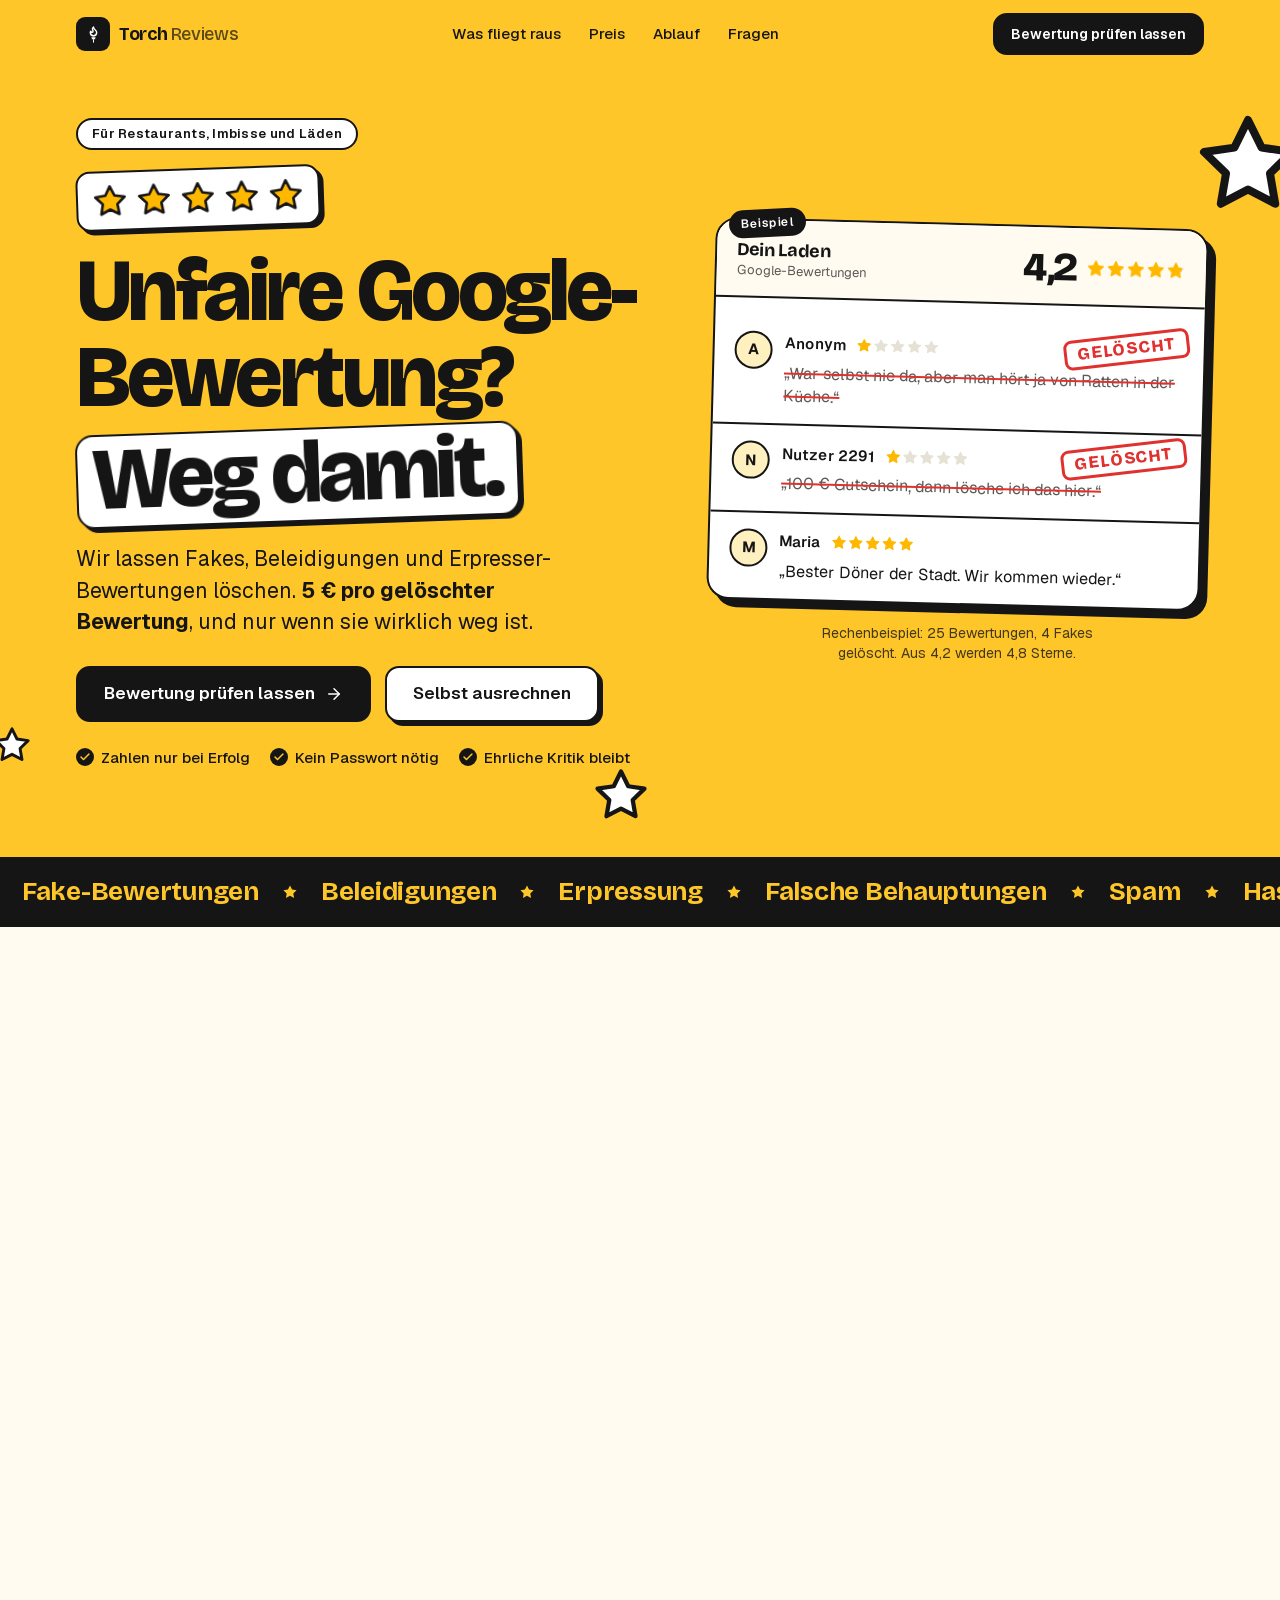
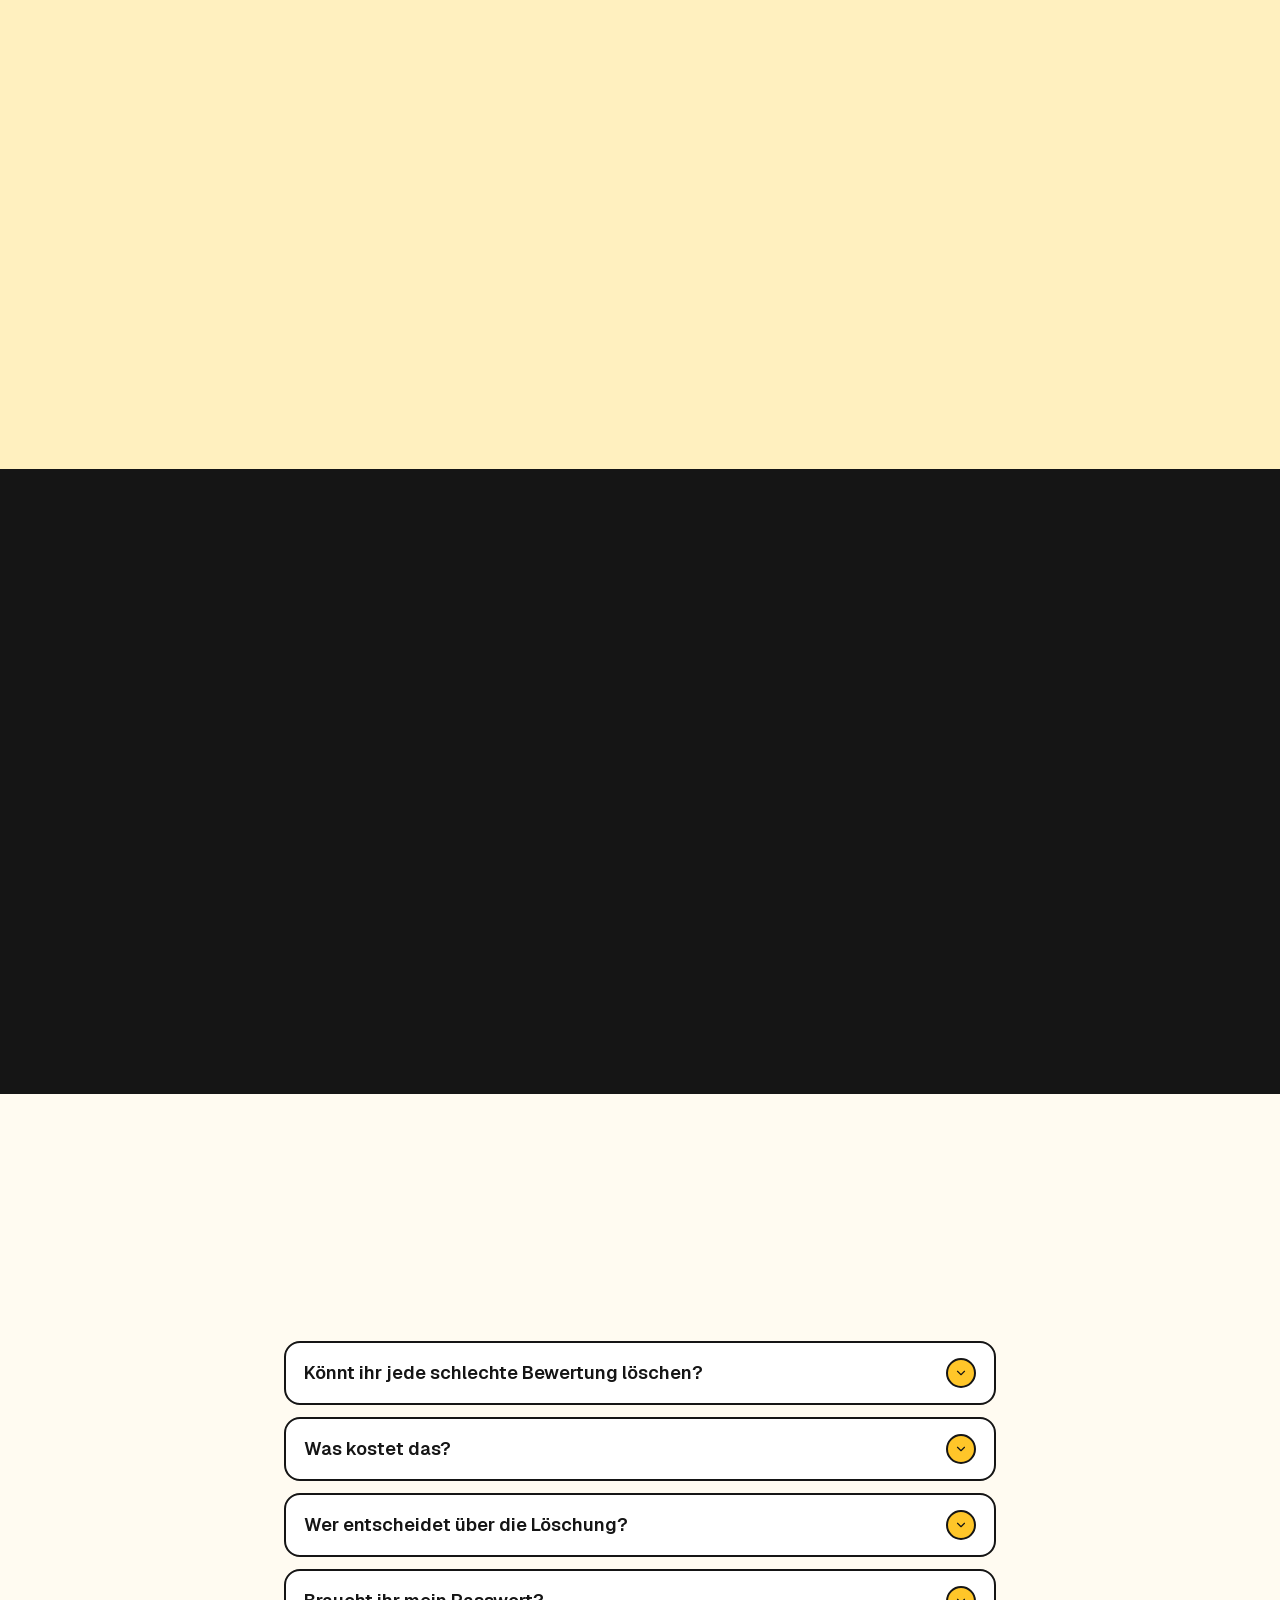
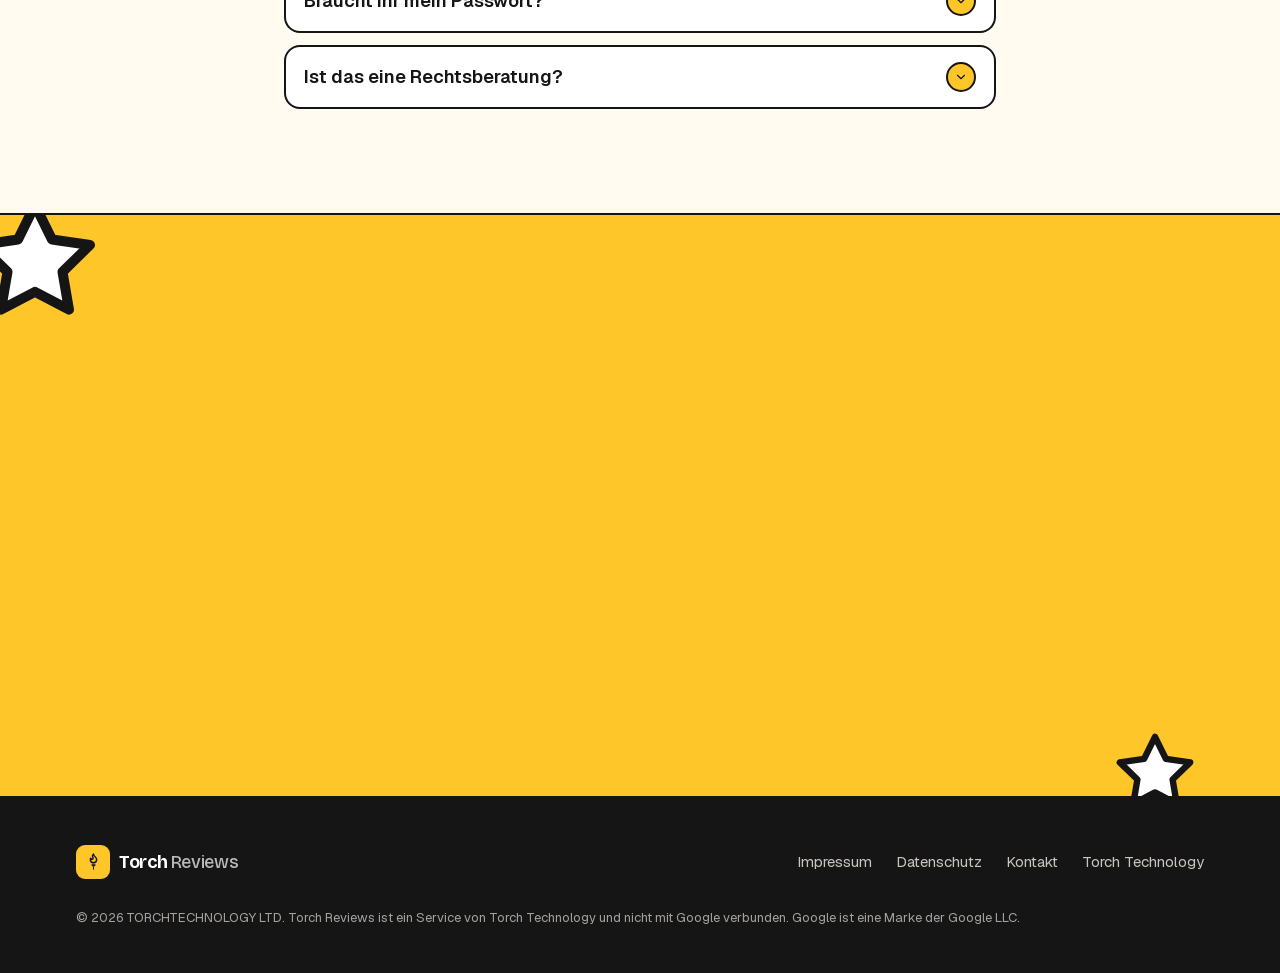
==== commit cd995e6c: "Neuer Look: Gelb-Schwarz, Stempel, Laufband, Preisschild und Rechner Eigener, plakativer Stil statt " ====
--- a/index.html
+++ b/index.html
@@ -6,23 +6,23 @@
 <meta http-equiv="Content-Security-Policy" content="default-src 'self'; img-src 'self' data:; style-src 'self'; script-src 'self'; font-src 'self'; connect-src 'none'; base-uri 'self'; form-action 'none'">
 <meta name="referrer" content="strict-origin-when-cross-origin">
 <title>Google-Bewertungen löschen lassen | Torch Reviews</title>
-<meta name="description" content="Wir kümmern uns um deine Google-Bewertungen: Unfaire Bewertungen lassen wir löschen, für 5 € pro gelöschter Bewertung. Für Restaurants und Geschäfte.">
+<meta name="description" content="Unfaire Google-Bewertung? Weg damit. Wir lassen Fakes, Beleidigungen und Erpresser-Bewertungen löschen. 5 € pro gelöschter Bewertung, nur bei Erfolg.">
 <link rel="canonical" href="https://reviews.torchtechnology.de/">
-<meta name="theme-color" content="#ffffff" media="(prefers-color-scheme: light)">
-<meta name="theme-color" content="#0a0a0a" media="(prefers-color-scheme: dark)">
+<meta name="theme-color" content="#ffc629">
 <link rel="icon" href="assets/favicon.svg" type="image/svg+xml">
 <link rel="icon" href="assets/favicon-32.png" sizes="32x32" type="image/png">
 <link rel="apple-touch-icon" href="assets/apple-touch-icon.png">
 <meta property="og:type" content="website">
 <meta property="og:locale" content="de_DE">
 <meta property="og:site_name" content="Torch Reviews">
-<meta property="og:title" content="Wir kümmern uns um deine Google-Bewertungen">
-<meta property="og:description" content="Unfaire Bewertungen lassen wir löschen. 5 € pro gelöschter Bewertung, nur bei Erfolg.">
+<meta property="og:title" content="Unfaire Google-Bewertung? Weg damit.">
+<meta property="og:description" content="Wir lassen Fakes, Beleidigungen und Erpresser-Bewertungen löschen. 5 € pro gelöschter Bewertung, nur bei Erfolg.">
 <meta property="og:url" content="https://reviews.torchtechnology.de/">
 <meta property="og:image" content="https://reviews.torchtechnology.de/og.png">
 <meta property="og:image:width" content="1200">
 <meta property="og:image:height" content="630">
 <meta name="twitter:card" content="summary_large_image">
+<link rel="preload" href="assets/bricolage.woff2" as="font" type="font/woff2" crossorigin>
 <link rel="preload" href="assets/geist.woff2" as="font" type="font/woff2" crossorigin>
 <link rel="stylesheet" href="assets/site.css">
 <script src="assets/site.js"></script>
@@ -87,6 +87,7 @@
   <symbol id="i-qr" viewBox="0 0 24 24" fill="none" stroke="currentColor" stroke-width="2" stroke-linecap="round" stroke-linejoin="round"><rect width="5" height="5" x="3" y="3" rx="1"/><rect width="5" height="5" x="16" y="3" rx="1"/><rect width="5" height="5" x="3" y="16" rx="1"/><path d="M21 16h-3a2 2 0 0 0-2 2v3"/><path d="M21 21v.01"/><path d="M12 7v3a2 2 0 0 1-2 2H7"/><path d="M3 12h.01"/><path d="M12 3h.01"/><path d="M12 16v.01"/><path d="M16 12h1"/><path d="M21 12v.01"/><path d="M12 21v-1"/></symbol>
   <symbol id="i-lock" viewBox="0 0 24 24" fill="none" stroke="currentColor" stroke-width="2" stroke-linecap="round" stroke-linejoin="round"><rect width="18" height="11" x="3" y="11" rx="2"/><path d="M7 11V7a5 5 0 0 1 10 0v4"/></symbol>
   <symbol id="i-heart" viewBox="0 0 24 24" fill="none" stroke="currentColor" stroke-width="2" stroke-linecap="round" stroke-linejoin="round"><path d="M19 14c1.49-1.46 3-3.21 3-5.5A5.5 5.5 0 0 0 16.5 3c-1.76 0-3 .5-4.5 2-1.5-1.5-2.74-2-4.5-2A5.5 5.5 0 0 0 2 8.5c0 2.3 1.5 4.05 3 5.5l7 7Z"/></symbol>
+  <symbol id="i-stk" viewBox="0 0 24 24"><path d="M12 3.2l2.72 5.52 6.08.88-4.4 4.29 1.04 6.06L12 17.1l-5.44 2.85 1.04-6.06-4.4-4.29 6.08-.88z"/></symbol>
 </svg>
 
 <a class="skip" href="#inhalt">Zum Inhalt</a>
@@ -98,36 +99,45 @@
       <span class="logo-word">Torch <span>Reviews</span></span>
     </a>
     <nav class="nav" aria-label="Seitenbereiche">
-      <a href="#loeschen">Löschen</a>
+      <a href="#loeschen">Was fliegt raus</a>
       <a href="#preis">Preis</a>
       <a href="#ablauf">Ablauf</a>
       <a href="#fragen">Fragen</a>
     </nav>
-    <a class="btn btn-primary" href="mailto:hello@torchtechnology.de?subject=Bewertung%20pr%C3%BCfen%20lassen&amp;body=Hallo%20Torch-Team%2C%0D%0A%0D%0ALink%20zu%20meinem%20Google-Profil%3A%0D%0A%0D%0ADiese%20Bewertung%28en%29%20st%C3%B6ren%20mich%3A%0D%0A%0D%0ATelefon%20f%C3%BCr%20R%C3%BCckfragen%20%28optional%29%3A%0D%0A%0D%0AViele%20Gr%C3%BC%C3%9Fe"><span class="cta-long">Bewertung prüfen lassen</span><span class="cta-short">Anfragen</span></a>
+    <a class="btn btn-ink" href="mailto:hello@torchtechnology.de?subject=Bewertung%20pr%C3%BCfen%20lassen&amp;body=Hallo%20Torch-Team%2C%0D%0A%0D%0ALink%20zu%20meinem%20Google-Profil%3A%0D%0A%0D%0ADiese%20Bewertung%28en%29%20st%C3%B6ren%20mich%3A%0D%0A%0D%0ATelefon%20f%C3%BCr%20R%C3%BCckfragen%20%28optional%29%3A%0D%0A%0D%0AViele%20Gr%C3%BC%C3%9Fe"><span class="cta-long">Bewertung prüfen lassen</span><span class="cta-short">Anfragen</span></a>
   </div>
 </header>
 
 <main id="inhalt">
 
   <section class="hero" aria-labelledby="hero-title">
-    <div class="wrap">
-      <p class="kicker">Für Restaurants und Geschäfte</p>
-      <span class="stars big r5" role="img" aria-label="Fünf Sterne"></span>
-      <h1 id="hero-title">Wir kümmern uns um deine Google-Bewertungen.</h1>
-      <p class="lead">Unfaire Bewertungen lassen wir löschen. Auf alle anderen antworten wir für dich.</p>
-      <div class="hero-ctas">
-        <a class="btn btn-primary" href="mailto:hello@torchtechnology.de?subject=Bewertung%20pr%C3%BCfen%20lassen&amp;body=Hallo%20Torch-Team%2C%0D%0A%0D%0ALink%20zu%20meinem%20Google-Profil%3A%0D%0A%0D%0ADiese%20Bewertung%28en%29%20st%C3%B6ren%20mich%3A%0D%0A%0D%0ATelefon%20f%C3%BCr%20R%C3%BCckfragen%20%28optional%29%3A%0D%0A%0D%0AViele%20Gr%C3%BC%C3%9Fe">Bewertung prüfen lassen<svg aria-hidden="true"><use href="#i-arrow"/></svg></a>
-        <a class="btn btn-ghost" href="#ablauf">So läuft es</a>
-      </div>
-      <p class="price-line"><strong>5 € pro gelöschter Bewertung.</strong> Du zahlst nur bei Erfolg.</p>
-
-      <figure class="mock" aria-label="Beispiel: Zwei unfaire Bewertungen werden gelöscht, die Wertung steigt von 4,2 auf 4,9 Sterne">
+    <span class="float f1" aria-hidden="true"><svg class="stk" aria-hidden="true"><use href="#i-stk"/></svg></span>
+    <span class="float f2" aria-hidden="true"><svg class="stk" aria-hidden="true"><use href="#i-stk"/></svg></span>
+    <span class="float f3" aria-hidden="true"><svg class="stk" aria-hidden="true"><use href="#i-stk"/></svg></span>
+    <div class="wrap hero-grid">
+      <div>
+        <p class="tag">Für Restaurants, Imbisse und Läden</p>
+        <div class="bigstars" role="img" aria-label="Fünf Sterne"><svg class="stk" aria-hidden="true"><use href="#i-stk"/></svg><svg class="stk" aria-hidden="true"><use href="#i-stk"/></svg><svg class="stk" aria-hidden="true"><use href="#i-stk"/></svg><svg class="stk" aria-hidden="true"><use href="#i-stk"/></svg><svg class="stk" aria-hidden="true"><use href="#i-stk"/></svg></div>
+        <h1 id="hero-title">Unfaire Google-Bewertung? <span class="hl">Weg damit.</span></h1>
+        <p class="lead">Wir lassen Fakes, Beleidigungen und Erpresser-Bewertungen löschen. <strong>5 € pro gelöschter Bewertung</strong>, und nur wenn sie wirklich weg ist.</p>
+        <div class="hero-ctas">
+          <a class="btn btn-ink" href="mailto:hello@torchtechnology.de?subject=Bewertung%20pr%C3%BCfen%20lassen&amp;body=Hallo%20Torch-Team%2C%0D%0A%0D%0ALink%20zu%20meinem%20Google-Profil%3A%0D%0A%0D%0ADiese%20Bewertung%28en%29%20st%C3%B6ren%20mich%3A%0D%0A%0D%0ATelefon%20f%C3%BCr%20R%C3%BCckfragen%20%28optional%29%3A%0D%0A%0D%0AViele%20Gr%C3%BC%C3%9Fe">Bewertung prüfen lassen<svg aria-hidden="true"><use href="#i-arrow"/></svg></a>
+          <a class="btn btn-white" href="#preis">Selbst ausrechnen</a>
+        </div>
+        <ul class="trust">
+          <li><svg aria-hidden="true"><use href="#i-check"/></svg>Zahlen nur bei Erfolg</li>
+          <li><svg aria-hidden="true"><use href="#i-check"/></svg>Kein Passwort nötig</li>
+          <li><svg aria-hidden="true"><use href="#i-check"/></svg>Ehrliche Kritik bleibt</li>
+        </ul>
+      </div>
+
+      <figure class="mock" aria-label="Beispiel: Zwei unfaire Bewertungen werden gelöscht, die Wertung steigt von 4,2 auf 4,8 Sterne">
         <figcaption class="mock-label">Beispiel</figcaption>
         <div class="profile">
           <div class="profile-head">
-            <div><strong>Dein Restaurant</strong><small>Bewertungen bei Google</small></div>
+            <div><strong>Dein Laden</strong><small>Google-Bewertungen</small></div>
             <div class="score" aria-hidden="true">
-              <span class="score-num"><span class="before">4,2</span><span class="after">4,9</span></span>
+              <span class="score-num" data-from="4.2" data-to="4.8">4,8</span>
               <span class="stars meter"></span>
             </div>
           </div>
@@ -135,36 +145,40 @@
             <li class="rev bad d1">
               <span class="avatar" aria-hidden="true">A</span>
               <div class="rev-body">
-                <div class="rev-top"><strong>Anonym</strong><span class="stars r1" role="img" aria-label="1 von 5 Sternen"></span><span class="pill"><svg aria-hidden="true"><use href="#i-check"/></svg>Gelöscht</span></div>
+                <div class="rev-top"><strong>Anonym</strong><span class="stars r1" role="img" aria-label="1 von 5 Sternen"></span></div>
                 <p class="quote">„War selbst nie da, aber man hört ja von Ratten in der Küche.“</p>
               </div>
+              <span class="stamp">Gelöscht</span>
             </li>
             <li class="rev bad d2">
               <span class="avatar" aria-hidden="true">N</span>
               <div class="rev-body">
-                <div class="rev-top"><strong>Nutzer 2291</strong><span class="stars r1" role="img" aria-label="1 von 5 Sternen"></span><span class="pill"><svg aria-hidden="true"><use href="#i-check"/></svg>Gelöscht</span></div>
+                <div class="rev-top"><strong>Nutzer 2291</strong><span class="stars r1" role="img" aria-label="1 von 5 Sternen"></span></div>
                 <p class="quote">„100 € Gutschein, dann lösche ich das hier.“</p>
               </div>
+              <span class="stamp">Gelöscht</span>
             </li>
             <li class="rev">
               <span class="avatar" aria-hidden="true">M</span>
               <div class="rev-body">
                 <div class="rev-top"><strong>Maria</strong><span class="stars r5" role="img" aria-label="5 von 5 Sternen"></span></div>
-                <p class="quote">„Beste Pasta weit und breit. Wir kommen wieder.“</p>
+                <p class="quote">„Bester Döner der Stadt. Wir kommen wieder.“</p>
               </div>
             </li>
           </ul>
         </div>
-        <p class="mock-foot">Rechenbeispiel: 25 Bewertungen, 4 Fakes gelöscht. Aus 4,2 werden 4,9 Sterne.</p>
+        <p class="mock-foot">Rechenbeispiel: 25 Bewertungen, 4 Fakes gelöscht. Aus 4,2 werden 4,8 Sterne.</p>
       </figure>
     </div>
   </section>
+
+  <div class="ticker" aria-hidden="true"><div class="ticker-track"><div class="ticker-set"><span>Fake-Bewertungen<svg><use href="#i-stk"/></svg></span><span>Beleidigungen<svg><use href="#i-stk"/></svg></span><span>Erpressung<svg><use href="#i-stk"/></svg></span><span>Falsche Behauptungen<svg><use href="#i-stk"/></svg></span><span>Spam<svg><use href="#i-stk"/></svg></span><span>Hass und Hetze<svg><use href="#i-stk"/></svg></span><span>Nie da gewesen<svg><use href="#i-stk"/></svg></span></div><div class="ticker-set"><span>Fake-Bewertungen<svg><use href="#i-stk"/></svg></span><span>Beleidigungen<svg><use href="#i-stk"/></svg></span><span>Erpressung<svg><use href="#i-stk"/></svg></span><span>Falsche Behauptungen<svg><use href="#i-stk"/></svg></span><span>Spam<svg><use href="#i-stk"/></svg></span><span>Hass und Hetze<svg><use href="#i-stk"/></svg></span><span>Nie da gewesen<svg><use href="#i-stk"/></svg></span></div><div class="ticker-set"><span>Fake-Bewertungen<svg><use href="#i-stk"/></svg></span><span>Beleidigungen<svg><use href="#i-stk"/></svg></span><span>Erpressung<svg><use href="#i-stk"/></svg></span><span>Falsche Behauptungen<svg><use href="#i-stk"/></svg></span><span>Spam<svg><use href="#i-stk"/></svg></span><span>Hass und Hetze<svg><use href="#i-stk"/></svg></span><span>Nie da gewesen<svg><use href="#i-stk"/></svg></span></div><div class="ticker-set"><span>Fake-Bewertungen<svg><use href="#i-stk"/></svg></span><span>Beleidigungen<svg><use href="#i-stk"/></svg></span><span>Erpressung<svg><use href="#i-stk"/></svg></span><span>Falsche Behauptungen<svg><use href="#i-stk"/></svg></span><span>Spam<svg><use href="#i-stk"/></svg></span><span>Hass und Hetze<svg><use href="#i-stk"/></svg></span><span>Nie da gewesen<svg><use href="#i-stk"/></svg></span></div></div></div>
 
   <section class="section" id="loeschen" aria-labelledby="loeschen-title">
     <div class="wrap">
       <div class="center reveal">
-        <p class="kicker">Das lassen wir löschen</p>
-        <h2 id="loeschen-title">Diese Bewertungen müssen weg.</h2>
+        <p class="tag sun">Das lassen wir löschen</p>
+        <h2 id="loeschen-title">Das fliegt raus.</h2>
         <p class="sub">Alles, was gegen Googles Richtlinien verstößt. Zum Beispiel:</p>
       </div>
       <ul class="grid grid-3 swipe ex-grid plain reveal" role="list">
@@ -175,29 +189,41 @@
         <li><div class="ex"><div class="ex-top"><span class="chip">Erpressung</span><span class="stars r1" role="img" aria-label="1 von 5 Sternen"></span></div><p class="quote">„100 € Gutschein, dann lösche ich das hier.“</p></div></li>
         <li><div class="ex"><div class="ex-top"><span class="chip">Spam</span><span class="stars r1" role="img" aria-label="1 von 5 Sternen"></span></div><p class="quote">„Schnell Geld verdienen? Schreib mir auf Telegram.“</p></div></li>
       </ul>
-      <p class="after-grid reveal"><strong>Ehrliche Kritik bleibt.</strong> Darauf antworten wir für dich.</p>
-    </div>
-  </section>
-
-  <section class="section sand" id="preis" aria-labelledby="preis-title">
-    <div class="wrap narrow">
-      <div class="center reveal">
-        <p class="kicker">Preis</p>
+      <p class="after-grid reveal"><strong>Ehrliche Kritik bleibt stehen.</strong> Darauf antworten wir für dich.</p>
+    </div>
+  </section>
+
+  <section class="section sun" id="preis" aria-labelledby="preis-title">
+    <div class="wrap price-grid">
+      <div class="reveal">
+        <p class="tag">Preis</p>
         <h2 id="preis-title">Du zahlst nur bei Erfolg.</h2>
-      </div>
-      <div class="price reveal">
-        <div>
-          <p class="price-num">5 €</p>
-          <p class="price-unit">pro gelöschter Bewertung</p>
-          <p class="price-note">Netto, zzgl. USt.</p>
-        </div>
-        <div class="price-side">
-          <ul class="ticks">
-            <li><svg aria-hidden="true"><use href="#i-check"/></svg>Keine Löschung, keine Kosten</li>
-            <li><svg aria-hidden="true"><use href="#i-check"/></svg>Keine Grundgebühr, kein Abo</li>
-            <li><svg aria-hidden="true"><use href="#i-check"/></svg>Ehrliche Einschätzung vorab</li>
-          </ul>
-        </div>
+        <div class="price-row">
+          <div class="burst"><b>5 €</b></div>
+          <div>
+            <p class="price-unit">pro gelöschter Bewertung</p>
+            <p class="price-note">Netto, zzgl. USt.</p>
+          </div>
+        </div>
+        <ul class="ticks">
+          <li><svg aria-hidden="true"><use href="#i-check"/></svg>Keine Löschung, keine Kosten</li>
+          <li><svg aria-hidden="true"><use href="#i-check"/></svg>Keine Grundgebühr, kein Abo</li>
+          <li><svg aria-hidden="true"><use href="#i-check"/></svg>Ehrliche Einschätzung vorab</li>
+        </ul>
+      </div>
+      <div class="calc reveal">
+        <h3>Rechne selbst</h3>
+        <p class="calc-hint">Was bringt es, wenn die unfairen Bewertungen weg sind?</p>
+        <div class="calc-inputs" hidden>
+          <div class="field"><label for="c-avg">Deine Wertung heute <output id="o-avg" for="c-avg">4,2</output></label><input type="range" id="c-avg" min="10" max="50" step="1" value="42"></div>
+          <div class="field"><label for="c-n">Bewertungen insgesamt <output id="o-n" for="c-n">25</output></label><input type="range" id="c-n" min="5" max="200" step="1" value="25"></div>
+          <div class="field"><label for="c-k">Davon unfaire 1-Sterne <output id="o-k" for="c-k">4</output></label><input type="range" id="c-k" min="0" max="5" step="1" value="4"></div>
+        </div>
+        <div class="result" aria-live="polite">
+          <div class="win"><small>Deine neue Wertung</small><b id="r-new">4,8</b><span class="stars" id="r-stars"></span><em id="r-gain">+0,6 Sterne</em></div>
+          <div><small>Das kostet es</small><b id="r-cost">20 €</b><em id="r-note">für 4 gelöschte Bewertungen</em></div>
+        </div>
+        <p class="calc-note">Rechenbeispiel für den Fall, dass alle gemeldeten Bewertungen gelöscht werden. Ob eine Bewertung fällt, entscheidet Google.</p>
       </div>
     </div>
   </section>
@@ -205,22 +231,22 @@
   <section class="section" id="ablauf" aria-labelledby="ablauf-title">
     <div class="wrap">
       <div class="center reveal">
-        <p class="kicker">Ablauf</p>
-        <h2 id="ablauf-title">In drei Schritten erledigt.</h2>
-      </div>
-      <ol class="grid grid-3 plain reveal">
-        <li><div class="card"><span class="num" aria-hidden="true">1</span><h3>Link schicken</h3><p>Dein Google-Profil und die Bewertungen, die dich stören.</p></div></li>
-        <li><div class="card"><span class="num" aria-hidden="true">2</span><h3>Wir prüfen</h3><p>Du hörst ehrlich, was Aussicht hat und was nicht.</p></div></li>
-        <li><div class="card"><span class="num" aria-hidden="true">3</span><h3>Wir melden</h3><p>Und bleiben dran, bis Google entschieden hat.</p></div></li>
+        <p class="tag sun">Ablauf</p>
+        <h2 id="ablauf-title">So einfach geht's.</h2>
+      </div>
+      <ol class="steps plain reveal">
+        <li class="step"><span class="num" aria-hidden="true">1</span><h3>Link schicken</h3><p>Dein Google-Profil und die Bewertungen, die dich stören.</p></li>
+        <li class="step"><span class="num" aria-hidden="true">2</span><h3>Wir prüfen</h3><p>Du hörst ehrlich, was Aussicht hat und was nicht.</p></li>
+        <li class="step"><span class="num" aria-hidden="true">3</span><h3>Wir melden</h3><p>Und bleiben dran, bis Google entschieden hat.</p></li>
       </ol>
       <p class="after-grid reveal"><strong>Dein Passwort brauchen wir nie.</strong></p>
     </div>
   </section>
 
-  <section class="section" id="pflege" aria-labelledby="pflege-title">
+  <section class="section soft" id="pflege" aria-labelledby="pflege-title">
     <div class="wrap split">
       <div class="reveal">
-        <p class="kicker">Bewertungen pflegen</p>
+        <p class="tag">Bewertungen pflegen</p>
         <h2 id="pflege-title">Mehr echte Sterne.</h2>
         <p class="sub">Gute Antworten und mehr Stimmen zufriedener Gäste.</p>
         <ul class="feats">
@@ -237,8 +263,8 @@
               <span class="avatar" aria-hidden="true">M</span>
               <div class="rev-body">
                 <div class="rev-top"><strong>Maria</strong><span class="stars r5" role="img" aria-label="5 von 5 Sternen"></span></div>
-                <p class="quote">„Beste Pasta weit und breit. Wir kommen wieder.“</p>
-                <div class="reply"><strong>Antwort vom Inhaber</strong>Danke, Maria! Das geben wir an die Küche weiter. Bis bald.</div>
+                <p class="quote">„Bester Döner der Stadt. Wir kommen wieder.“</p>
+                <div class="reply"><strong>Antwort vom Inhaber</strong>Danke, Maria! Das geben wir ans Team weiter. Bis bald.</div>
               </div>
             </li>
             <li class="rev">
@@ -254,10 +280,10 @@
     </div>
   </section>
 
-  <section class="section sand" id="hass" aria-labelledby="hass-title">
+  <section class="section dark" id="hass" aria-labelledby="hass-title">
     <div class="wrap">
       <div class="center reveal">
-        <p class="kicker">Gegen Hass und Hetze</p>
+        <p class="tag sun">Gegen Hass und Hetze</p>
         <h2 id="hass-title">Das musst du nicht aushalten.</h2>
         <p class="sub">Rassistische Kommentare, Drohungen, Shitstorm. Wir nehmen dir die Arbeit ab.</p>
       </div>
@@ -272,7 +298,7 @@
   <section class="section" id="fragen" aria-labelledby="fragen-title">
     <div class="wrap narrow">
       <div class="center reveal">
-        <p class="kicker">Fragen</p>
+        <p class="tag sun">Fragen</p>
         <h2 id="fragen-title">Gut zu wissen.</h2>
       </div>
       <div class="faq">
@@ -301,11 +327,13 @@
   </section>
 
   <section class="final" aria-labelledby="final-title">
+    <span class="float f4" aria-hidden="true"><svg class="stk" aria-hidden="true"><use href="#i-stk"/></svg></span>
+    <span class="float f5" aria-hidden="true"><svg class="stk" aria-hidden="true"><use href="#i-stk"/></svg></span>
     <div class="wrap reveal">
-      <span class="stars big r5" role="img" aria-label="Fünf Sterne"></span>
-      <h2 id="final-title">Welche Bewertung stört dich?</h2>
+      <div class="bigstars" role="img" aria-label="Fünf Sterne"><svg class="stk" aria-hidden="true"><use href="#i-stk"/></svg><svg class="stk" aria-hidden="true"><use href="#i-stk"/></svg><svg class="stk" aria-hidden="true"><use href="#i-stk"/></svg><svg class="stk" aria-hidden="true"><use href="#i-stk"/></svg><svg class="stk" aria-hidden="true"><use href="#i-stk"/></svg></div>
+      <h2 id="final-title">Welche Bewertung nervt dich?</h2>
       <p class="sub">Schick uns den Link. Du zahlst nur, wenn sie weg ist.</p>
-      <a class="btn" href="mailto:hello@torchtechnology.de?subject=Bewertung%20pr%C3%BCfen%20lassen&amp;body=Hallo%20Torch-Team%2C%0D%0A%0D%0ALink%20zu%20meinem%20Google-Profil%3A%0D%0A%0D%0ADiese%20Bewertung%28en%29%20st%C3%B6ren%20mich%3A%0D%0A%0D%0ATelefon%20f%C3%BCr%20R%C3%BCckfragen%20%28optional%29%3A%0D%0A%0D%0AViele%20Gr%C3%BC%C3%9Fe">Bewertung prüfen lassen<svg aria-hidden="true"><use href="#i-arrow"/></svg></a>
+      <a class="btn btn-ink" href="mailto:hello@torchtechnology.de?subject=Bewertung%20pr%C3%BCfen%20lassen&amp;body=Hallo%20Torch-Team%2C%0D%0A%0D%0ALink%20zu%20meinem%20Google-Profil%3A%0D%0A%0D%0ADiese%20Bewertung%28en%29%20st%C3%B6ren%20mich%3A%0D%0A%0D%0ATelefon%20f%C3%BCr%20R%C3%BCckfragen%20%28optional%29%3A%0D%0A%0D%0AViele%20Gr%C3%BC%C3%9Fe">Bewertung prüfen lassen<svg aria-hidden="true"><use href="#i-arrow"/></svg></a>
       <p class="final-note">Oder schreib uns an <a href="mailto:hello@torchtechnology.de">hello@torchtechnology.de</a></p>
     </div>
   </section>
--- a/assets/site.css
+++ b/assets/site.css
@@ -1,6 +1,13 @@
-/* Torch Reviews – Tokens nach dem Torch-Styleguide (monochrom, Geist, Haarlinien).
-   Einzige Farbe: Sternen-Gelb. Es steht immer für eine Bewertung, nie für Deko-Flächen. */
-
+/* Torch Reviews – eigener, lauter Look (Gelb, Schwarz, Papier), bewusst nicht der Torch-Styleguide.
+   Gelb = Sterne und Marke, Rot nur für „Gelöscht“. Harte Kanten: 2px-Rahmen, versetzter Schatten. */
+
+@font-face {
+  font-family: "Bricolage Grotesque";
+  src: url("bricolage.woff2") format("woff2");
+  font-weight: 200 800;
+  font-style: normal;
+  font-display: swap;
+}
 @font-face {
   font-family: "Geist";
   src: url("geist.woff2") format("woff2");
@@ -10,46 +17,21 @@
 }
 
 :root {
-  color-scheme: light dark;
-  --background: oklch(1 0 0);
-  --foreground: oklch(0.145 0 0);
-  --primary: oklch(0.205 0 0);
-  --primary-foreground: oklch(0.985 0 0);
-  --muted: oklch(0.97 0 0);
-  --muted-foreground: oklch(0.5 0 0);
-  --card: oklch(1 0 0);
-  --border: oklch(0.922 0 0);
-  --ring: oklch(0.708 0 0);
-  --sand: oklch(0.967 0.008 83);
-  --star: #fbbc04;
-  --star-off: oklch(0.9 0 0);
-  --grid: oklch(0.955 0 0);
-  --band: oklch(0.145 0 0);
-  --band-fg: oklch(0.985 0 0);
-  --band-muted: oklch(0.74 0 0);
-  --header: oklch(1 0 0 / 0.82);
-  --radius: 10px;
+  color-scheme: light;
+  --ink: #151515;
+  --paper: #fffbf1;
+  --white: #ffffff;
+  --sun: #ffc629;
+  --sun-soft: #fff0bf;
+  --red: #e0312e;
+  --muted: #5c5a55;
+  --star: #ffb800;
+  --star-off: #e6e1d5;
+  --shadow: 5px 5px 0 var(--ink);
   --ease: cubic-bezier(0.23, 1, 0.32, 1);
+  --pop: cubic-bezier(0.34, 1.56, 0.64, 1);
+  --display: "Bricolage Grotesque", "Geist", ui-sans-serif, system-ui, sans-serif;
   --sans: "Geist", ui-sans-serif, system-ui, -apple-system, "Segoe UI", Helvetica, Arial, sans-serif;
-}
-
-@media (prefers-color-scheme: dark) {
-  :root {
-    --background: oklch(0.145 0 0);
-    --foreground: oklch(0.985 0 0);
-    --primary: oklch(0.922 0 0);
-    --primary-foreground: oklch(0.205 0 0);
-    --muted: oklch(0.269 0 0);
-    --muted-foreground: oklch(0.708 0 0);
-    --card: oklch(0.205 0 0);
-    --border: oklch(1 0 0 / 10%);
-    --ring: oklch(0.556 0 0);
-    --sand: oklch(0.205 0.004 80);
-    --star-off: oklch(0.34 0 0);
-    --grid: oklch(0.2 0 0);
-    --band: oklch(0.205 0 0);
-    --header: oklch(0.145 0 0 / 0.82);
-  }
 }
 
 *, *::before, *::after { box-sizing: border-box; }
@@ -57,24 +39,25 @@
   -webkit-text-size-adjust: 100%;
   text-size-adjust: 100%;
   scroll-behavior: smooth;
-  scroll-padding-top: 80px;
+  scroll-padding-top: 84px;
 }
 @media (prefers-reduced-motion: reduce) { html { scroll-behavior: auto; } }
 
 body {
   margin: 0;
-  background: var(--background);
-  color: var(--foreground);
-  font: 400 16px/1.6 var(--sans);
+  background: var(--paper);
+  color: var(--ink);
+  font: 400 17px/1.55 var(--sans);
   -webkit-font-smoothing: antialiased;
   -moz-osx-font-smoothing: grayscale;
   overflow-wrap: break-word;
 }
-::selection { background: oklch(0.9 0.035 83 / 0.45); }
+::selection { background: var(--ink); color: var(--sun); }
 
 svg { display: block; }
 a { color: inherit; }
-:focus-visible { outline: 3px solid var(--ring); outline-offset: 2px; border-radius: 4px; }
+:focus-visible { outline: 3px solid var(--ink); outline-offset: 3px; border-radius: 6px; }
+.final :focus-visible, .dark :focus-visible, .footer :focus-visible { outline-color: var(--white); }
 
 .sr-only {
   position: absolute; width: 1px; height: 1px; padding: 0; margin: -1px;
@@ -82,19 +65,19 @@
 }
 .skip {
   position: absolute; left: 16px; top: -100px; z-index: 100;
-  background: var(--primary); color: var(--primary-foreground);
-  padding: 10px 16px; border-radius: var(--radius); text-decoration: none;
+  background: var(--ink); color: var(--white); padding: 10px 16px; border-radius: 10px; text-decoration: none;
 }
 .skip:focus { top: 12px; }
 .plain { list-style: none; padding: 0; margin-bottom: 0; }
 
-.wrap { width: 100%; max-width: 72rem; margin: 0 auto; padding-left: max(16px, env(safe-area-inset-left)); padding-right: max(16px, env(safe-area-inset-right)); }
+.wrap { width: 100%; max-width: 74rem; margin: 0 auto; padding-left: max(18px, env(safe-area-inset-left)); padding-right: max(18px, env(safe-area-inset-right)); }
 .narrow { max-width: 48rem; }
-@media (min-width: 640px) { .wrap { padding-left: 24px; padding-right: 24px; } }
-
-/* ---------- Sterne: eine Maske, gelb gefüllt bis zur Wertung ---------- */
+@media (min-width: 640px) { .wrap { padding-left: 28px; padding-right: 28px; } }
+
+/* ---------- Sterne ---------- */
+/* Wertungsreihe: eine Maske, gelb gefüllt bis zur Wertung */
 .stars {
-  --w: 80px;
+  --w: 84px;
   position: relative; display: inline-block; flex: none; vertical-align: middle;
   width: var(--w); aspect-ratio: 5 / 1; background: var(--star-off);
   -webkit-mask: url("stars.svg") center / 100% 100% no-repeat;
@@ -103,281 +86,337 @@
 .stars::before { content: ""; position: absolute; inset: 0 auto 0 0; width: 100%; background: var(--star); }
 .r1::before { width: 20%; }
 .r5::before { width: 100%; }
-.stars.big { --w: 180px; display: block; margin: 0 auto 20px; }
-@media (min-width: 640px) { .stars.big { --w: 230px; margin-bottom: 24px; } }
+/* Aufkleber-Stern mit Rand */
+.stk { fill: var(--white); stroke: var(--ink); stroke-width: 1.6; stroke-linejoin: round; overflow: visible; }
+.stk.sun { fill: var(--sun); }
+.bigstars { display: flex; width: max-content; gap: 4px; margin: 0 0 20px; padding: 8px 12px; background: var(--white); border: 2px solid var(--ink); border-radius: 14px; box-shadow: 4px 4px 0 var(--ink); transform: rotate(-2deg); }
+.bigstars svg { width: 32px; height: 32px; fill: var(--star); }
+@media (min-width: 640px) { .bigstars svg { width: 40px; height: 40px; } }
+.float { position: absolute; z-index: -1; pointer-events: none; }
+.float svg { width: 100%; height: 100%; }
 
 /* ---------- Kopf ---------- */
-.header {
-  position: sticky; top: 0; z-index: 50;
-  border-bottom: 1px solid transparent;
-  transition: background-color .2s var(--ease), border-color .2s var(--ease);
-}
-.header.is-stuck {
-  background: var(--header);
-  -webkit-backdrop-filter: saturate(1.4) blur(12px);
-  backdrop-filter: saturate(1.4) blur(12px);
-  border-bottom-color: var(--border);
-}
-.header .wrap { display: flex; align-items: center; justify-content: space-between; gap: 16px; height: 64px; }
-
-.logo { display: inline-flex; align-items: center; gap: 8px; text-decoration: none; min-height: 44px; }
-.logo-tile {
-  display: grid; place-items: center; width: 32px; height: 32px; flex: none;
-  border-radius: 8px; background: var(--primary); color: var(--primary-foreground);
-}
-.logo-tile svg { width: 16px; height: 16px; }
-.logo-word { font-size: 16px; font-weight: 600; letter-spacing: -0.02em; }
-.logo-word span { font-weight: 500; color: var(--muted-foreground); }
-
+.header { position: sticky; top: 0; z-index: 50; background: var(--sun); border-bottom: 2px solid transparent; transition: border-color .2s var(--ease); }
+.header.is-stuck { border-bottom-color: var(--ink); }
+.header .wrap { display: flex; align-items: center; justify-content: space-between; gap: 16px; height: 68px; }
+.logo { display: inline-flex; align-items: center; gap: 9px; text-decoration: none; min-height: 44px; }
+.logo-tile { display: grid; place-items: center; width: 34px; height: 34px; flex: none; border-radius: 9px; background: var(--ink); color: var(--white); }
+.logo-tile svg { width: 17px; height: 17px; }
+.logo-word { font: 700 18px/1 var(--display); letter-spacing: -0.02em; }
+.logo-word span { font-weight: 500; opacity: .7; }
 .nav { display: none; gap: 28px; }
-.nav a { color: var(--muted-foreground); text-decoration: none; font-size: 14px; padding: 12px 0; transition: color .15s var(--ease); }
-.nav a:hover { color: var(--foreground); }
-@media (min-width: 760px) { .nav { display: flex; } }
-.header .btn { height: 40px; padding: 0 16px; font-size: 14px; }
+.nav a { text-decoration: none; font-size: 15px; font-weight: 500; padding: 12px 0; background: linear-gradient(var(--ink), var(--ink)) left 80% / 0 2px no-repeat; transition: background-size .2s var(--ease); }
+.nav a:hover { background-size: 100% 2px; }
+@media (min-width: 800px) { .nav { display: flex; } }
+.header .btn { height: 42px; padding: 0 16px; font-size: 14px; }
 .cta-long { display: none; }
 @media (min-width: 480px) { .cta-long { display: inline; } .cta-short { display: none; } }
 
 /* ---------- Knöpfe ---------- */
 .btn {
-  display: inline-flex; align-items: center; justify-content: center; gap: 8px;
-  height: 50px; padding: 0 24px; border-radius: var(--radius);
-  font: 500 16px/1 var(--sans); text-decoration: none; white-space: nowrap;
-  border: 1px solid transparent; cursor: pointer;
-  transition: background-color .15s var(--ease), border-color .15s var(--ease), transform .12s var(--ease);
-}
-.btn:active { transform: scale(0.98); }
-.btn svg { width: 16px; height: 16px; }
-.btn-primary { background: var(--primary); color: var(--primary-foreground); }
-.btn-primary:hover { background: color-mix(in oklch, var(--primary) 86%, var(--background)); }
-.btn-ghost { background: var(--background); color: var(--foreground); border-color: var(--border); }
-.btn-ghost:hover { background: var(--muted); }
+  display: inline-flex; align-items: center; justify-content: center; gap: 10px;
+  height: 56px; padding: 0 26px; border-radius: 14px; border: 2px solid var(--ink);
+  font: 600 17px/1 var(--sans); text-decoration: none; white-space: nowrap; cursor: pointer;
+  transition: transform .15s var(--ease), box-shadow .15s var(--ease), background-color .15s var(--ease);
+}
+.btn svg { width: 18px; height: 18px; transition: transform .2s var(--ease); }
+.btn:hover svg { transform: translateX(4px); }
+.btn-ink { background: var(--ink); color: var(--white); box-shadow: 0 0 0 transparent; }
+.btn-ink:hover { transform: translateY(-2px); box-shadow: 0 6px 0 rgba(21, 21, 21, 0.28); }
+.btn-ink:active { transform: translateY(1px); box-shadow: none; }
+.btn-white, .btn-ghost { background: var(--white); color: var(--ink); box-shadow: 4px 4px 0 var(--ink); }
+.btn-sun { background: var(--sun); color: var(--ink); box-shadow: 4px 4px 0 var(--ink); }
+.btn-white:hover, .btn-ghost:hover, .btn-sun:hover { transform: translate(-2px, -2px); box-shadow: 6px 6px 0 var(--ink); }
+.btn-white:active, .btn-ghost:active, .btn-sun:active { transform: translate(3px, 3px); box-shadow: 1px 1px 0 var(--ink); }
+.header .btn-ghost { height: 42px; box-shadow: 3px 3px 0 var(--ink); }
 
 /* ---------- Typo ---------- */
-.kicker {
-  margin: 0 0 16px; font-size: 12px; font-weight: 500; line-height: 1.4;
-  letter-spacing: .16em; text-transform: uppercase; color: var(--muted-foreground);
-}
-h1, h2, h3 { margin: 0; font-weight: 600; letter-spacing: -0.025em; text-wrap: balance; }
-h1 { font-size: clamp(35px, 6.4vw, 62px); line-height: 1.06; letter-spacing: -0.03em; max-width: 24ch; margin: 0 auto; }
-h2 { font-size: clamp(30px, 4.4vw, 42px); line-height: 1.12; max-width: 22ch; }
-h3 { font-size: 17px; line-height: 1.35; letter-spacing: -0.015em; }
-.lead { margin: 18px auto 0; font-size: 18px; line-height: 1.55; color: var(--muted-foreground); max-width: 34rem; text-wrap: balance; }
-.sub { margin: 14px 0 0; color: var(--muted-foreground); max-width: 34rem; text-wrap: balance; }
+.tag {
+  display: inline-flex; align-items: center; height: 32px; padding: 0 14px; margin: 0 0 18px;
+  border: 2px solid var(--ink); border-radius: 999px; background: var(--white);
+  font-size: 13px; font-weight: 600; letter-spacing: .02em; white-space: nowrap;
+}
+.tag.sun { background: var(--sun); }
+h1, h2, h3 { margin: 0; font-family: var(--display); font-weight: 800; letter-spacing: -0.03em; text-wrap: balance; }
+h1 { font-size: clamp(42px, 7.2vw, 88px); line-height: .98; letter-spacing: -0.04em; }
+h2 { font-size: clamp(34px, 5vw, 56px); line-height: 1.02; }
+h3 { font-size: 20px; line-height: 1.2; letter-spacing: -0.02em; font-weight: 700; }
+.hl {
+  display: inline-block; padding: 0 .16em .04em; margin-top: .08em; background: var(--white);
+  border: 2px solid var(--ink); border-radius: .2em; box-shadow: 4px 4px 0 var(--ink); transform: rotate(-2deg);
+}
+.lead { margin: 22px 0 0; font-size: 19px; line-height: 1.5; max-width: 30rem; text-wrap: pretty; }
+.lead strong { font-weight: 700; }
+.sub { margin: 14px 0 0; font-size: 18px; color: var(--muted); max-width: 34rem; text-wrap: balance; }
 .center { text-align: center; }
 .center h2, .center .sub { margin-left: auto; margin-right: auto; }
-@media (min-width: 640px) { .lead { font-size: 20px; } .sub { font-size: 17px; } }
+@media (min-width: 640px) { .lead { font-size: 21px; } }
 
 /* ---------- Sektionen ---------- */
-.section { padding: 56px 0; }
-@media (min-width: 640px) { .section { padding: 64px 0; } }
-@media (min-width: 1024px) { .section { padding: 80px 0; } }
-.section + .section { border-top: 1px solid var(--border); }
-.section.sand { background: var(--sand); border-top-color: transparent; }
-.section.sand + .section { border-top-color: transparent; }
+.section { position: relative; padding: 64px 0; }
+@media (min-width: 640px) { .section { padding: 80px 0; } }
+@media (min-width: 1024px) { .section { padding: 104px 0; } }
+.section.sun { background: var(--sun); border-top: 2px solid var(--ink); border-bottom: 2px solid var(--ink); }
+.section.soft { background: var(--sun-soft); border-top: 2px solid var(--ink); border-bottom: 2px solid var(--ink); }
+.section.dark { background: var(--ink); color: var(--white); }
+.dark .sub { color: #c9c6bf; }
 
 /* ---------- Hero ---------- */
-.hero { position: relative; isolation: isolate; margin-top: -64px; padding: 88px 0 56px; text-align: center; overflow: hidden; border-bottom: 1px solid var(--border); }
-@media (min-width: 640px) { .hero { padding: 128px 0 80px; } }
-.hero::before {
-  content: ""; position: absolute; inset: 0; z-index: -1;
-  background-image: linear-gradient(var(--grid) 1px, transparent 1px), linear-gradient(90deg, var(--grid) 1px, transparent 1px);
-  background-size: 48px 48px; background-position: center -1px;
-  -webkit-mask-image: radial-gradient(ellipse 75% 65% at 50% 28%, #000 25%, transparent 78%);
-  mask-image: radial-gradient(ellipse 75% 65% at 50% 28%, #000 25%, transparent 78%);
-}
-.hero + .section { border-top: 0; }
-.hero-ctas { display: flex; flex-wrap: wrap; justify-content: center; gap: 12px; margin-top: 28px; }
+.hero { position: relative; isolation: isolate; overflow: hidden; background: var(--sun); padding: 20px 0 56px; }
+@media (min-width: 640px) { .hero { padding: 48px 0 88px; } }
+.hero-grid { display: grid; gap: 44px; align-items: center; }
+@media (min-width: 960px) { .hero-grid { grid-template-columns: 1.08fr .92fr; gap: 56px; } }
+.hero-ctas { display: flex; flex-wrap: wrap; gap: 14px; margin-top: 28px; }
 @media (max-width: 479px) { .hero-ctas .btn { width: 100%; } }
-.price-line { margin: 16px 0 0; font-size: 15px; color: var(--muted-foreground); }
-.price-line strong { color: var(--foreground); font-weight: 600; }
-@media (max-width: 479px) { .price-line strong { display: block; } }
+.trust { display: flex; flex-wrap: wrap; gap: 8px 20px; margin: 24px 0 0; padding: 0; list-style: none; font-size: 15px; font-weight: 500; }
+.trust li { display: inline-flex; align-items: center; gap: 7px; }
+.trust svg { width: 18px; height: 18px; padding: 3px; border-radius: 50%; background: var(--ink); color: var(--sun); }
+.f1 { width: 120px; height: 120px; right: -28px; top: 34px; }
+.f2 { width: 64px; height: 64px; left: 46%; bottom: 30px; }
+.f3 { width: 44px; height: 44px; left: -10px; bottom: 90px; }
+@media (max-width: 959px) { .f1 { width: 92px; height: 92px; top: 6px; right: -26px; } .f2, .f3 { display: none; } }
 
 /* Beispiel-Profil (nachgezeichnet, keine echten Bewertungen) */
-.mock { max-width: 31rem; margin: 44px auto 0; text-align: left; }
-@media (min-width: 640px) { .mock { margin-top: 56px; } }
-.mock-label { margin: 0 0 8px; font-size: 12px; color: var(--muted-foreground); text-align: center; }
-.mock-foot { margin: 12px 0 0; font-size: 13px; line-height: 1.5; color: var(--muted-foreground); text-align: center; }
-.profile {
-  background: var(--card); border: 1px solid var(--border); border-radius: 16px;
-  box-shadow: 0 1px 2px rgba(0, 0, 0, 0.04), 0 12px 32px -16px rgba(0, 0, 0, 0.12); overflow: hidden;
-}
-.profile-head { display: flex; align-items: center; justify-content: space-between; gap: 16px; padding: 16px 20px; border-bottom: 1px solid var(--border); }
-.profile-head strong { display: block; font-size: 16px; font-weight: 600; line-height: 1.3; }
-.profile-head small { display: block; font-size: 13px; color: var(--muted-foreground); line-height: 1.4; }
+.mock { position: relative; max-width: 31rem; margin: 0 auto; text-align: left; }
+.mock-label {
+  position: absolute; z-index: 2; top: -14px; left: 18px; height: 28px; padding: 0 12px; display: inline-flex; align-items: center;
+  background: var(--ink); color: var(--white); border-radius: 999px; font-size: 12px; font-weight: 600; letter-spacing: .04em; transform: rotate(-3deg);
+}
+.mock-foot { margin: 18px 0 0; font-size: 14px; line-height: 1.45; text-align: center; opacity: .8; text-wrap: balance; }
+.profile { background: var(--white); border: 2px solid var(--ink); border-radius: 22px; box-shadow: 8px 8px 0 var(--ink); overflow: hidden; }
+@media (min-width: 960px) { .hero .profile { transform: rotate(1.5deg); } }
+.profile-head { display: flex; align-items: center; justify-content: space-between; gap: 16px; padding: 20px 20px 16px; border-bottom: 2px solid var(--ink); background: var(--paper); }
+.profile-head strong { display: block; font: 700 18px/1.2 var(--display); letter-spacing: -0.02em; }
+.profile-head small { display: block; font-size: 13px; color: var(--muted); line-height: 1.4; }
 .score { display: flex; align-items: center; gap: 10px; }
-.score-num { display: grid; font-size: 34px; font-weight: 600; letter-spacing: -0.03em; line-height: 1; font-variant-numeric: tabular-nums; }
-.score-num span { grid-area: 1 / 1; transition: opacity .5s var(--ease) 1.7s; }
-.score-num .before { opacity: 0; }
-.meter { --w: 96px; }
-.meter::before { width: 98%; transition: width .9s var(--ease) 1.7s; }
-
-.rev { display: flex; gap: 12px; padding: 16px 20px; border-bottom: 1px solid var(--border); }
+.score-num { font: 800 40px/1 var(--display); letter-spacing: -0.04em; font-variant-numeric: tabular-nums; }
+.meter { --w: 100px; }
+.meter::before { width: 96%; transition: width .9s var(--ease) 1.7s; }
+
+.rev { position: relative; display: flex; gap: 12px; padding: 16px 20px; border-bottom: 2px solid var(--ink); }
 .rev:last-child { border-bottom: 0; }
-.avatar {
-  display: grid; place-items: center; width: 36px; height: 36px; border-radius: 50%; flex: none;
-  background: var(--muted); color: var(--muted-foreground); font-weight: 600; font-size: 15px;
-}
+.avatar { display: grid; place-items: center; width: 38px; height: 38px; border-radius: 50%; flex: none; background: var(--sun-soft); border: 2px solid var(--ink); font-weight: 700; font-size: 15px; }
 .rev-body { min-width: 0; flex: 1; }
 .rev-top { display: flex; align-items: center; flex-wrap: wrap; gap: 4px 10px; min-height: 24px; }
-.rev-top strong { font-size: 14px; font-weight: 600; }
-.rev-top .pill { margin-left: auto; }
-.quote { margin: 6px 0 0; font-size: 15px; line-height: 1.5; }
+.rev-top strong { font-size: 15px; font-weight: 600; }
+.quote { margin: 6px 0 0; font-size: 16px; line-height: 1.45; }
 .bad .quote, .ex .quote {
-  color: var(--muted-foreground);
-  text-decoration: line-through; text-decoration-thickness: 1px; text-decoration-color: currentColor;
+  color: var(--muted);
+  text-decoration: line-through; text-decoration-thickness: 2px; text-decoration-color: var(--red);
   transition: color .5s var(--ease), text-decoration-color .5s var(--ease);
 }
-.pill {
-  display: inline-flex; align-items: center; gap: 5px; height: 24px; padding: 0 10px 0 7px; border-radius: 999px;
-  background: var(--foreground); color: var(--background); font-size: 12px; font-weight: 500; white-space: nowrap;
-  transition: opacity .4s var(--ease), transform .4s var(--ease);
-}
-.pill svg { width: 12px; height: 12px; }
-.d1 .quote, .d1 .pill { transition-delay: .4s; }
-.d2 .quote, .d2 .pill { transition-delay: 1s; }
-.reply { margin: 10px 0 0; padding: 12px 14px; border-radius: 12px; background: var(--muted); font-size: 14px; line-height: 1.5; }
-.reply strong { display: block; font-size: 13px; font-weight: 600; }
+.stamp {
+  position: absolute; right: 14px; top: 10px; padding: 3px 10px 2px; border: 3px solid var(--red); border-radius: 8px;
+  color: var(--red); background: rgba(255, 255, 255, 0.86); font: 800 17px/1.1 var(--display); letter-spacing: .06em; text-transform: uppercase;
+  transform: rotate(-8deg); transition: opacity .12s linear, transform .38s var(--pop);
+}
+@media (max-width: 479px) { .stamp { top: auto; bottom: 10px; right: 12px; font-size: 15px; } }
+.d1 .quote { transition-delay: .5s; }
+.d1 .stamp { transition-delay: .45s; }
+.d2 .quote { transition-delay: 1.1s; }
+.d2 .stamp { transition-delay: 1.05s; }
+.reply { margin: 10px 0 0; padding: 12px 14px; border-radius: 12px; background: var(--sun-soft); border: 2px solid var(--ink); font-size: 15px; line-height: 1.45; }
+.reply strong { display: block; font-size: 13px; font-weight: 700; }
 
 @media (prefers-reduced-motion: no-preference) {
-  .js .mock:not(.play) .bad .quote { color: var(--foreground); text-decoration-color: transparent; }
-  .js .mock:not(.play) .pill { opacity: 0; transform: scale(0.9); }
-  .js .mock:not(.play) .score-num .before { opacity: 1; }
-  .js .mock:not(.play) .score-num .after { opacity: 0; }
+  .js .mock:not(.play) .bad .quote { color: var(--ink); text-decoration-color: transparent; }
+  .js .mock:not(.play) .stamp { opacity: 0; transform: rotate(-22deg) scale(2.4); }
   .js .mock:not(.play) .meter::before { width: 84%; }
-  .js .stars.big::before { animation: fill 1.1s var(--ease) .15s both; }
-  .js .reveal:not(.in) .stars.big::before { animation: none; width: 0; }
-}
-@keyframes fill { from { width: 0; } }
+  .js .bigstars svg { animation: pop .5s var(--pop) both; }
+  .js .bigstars svg:nth-child(2) { animation-delay: .09s; }
+  .js .bigstars svg:nth-child(3) { animation-delay: .18s; }
+  .js .bigstars svg:nth-child(4) { animation-delay: .27s; }
+  .js .bigstars svg:nth-child(5) { animation-delay: .36s; }
+  .js .reveal:not(.in) .bigstars svg { animation: none; opacity: 0; }
+  .js .hl { animation: slam .5s var(--pop) .55s both; }
+  .float svg { animation: spin 48s linear infinite; }
+  .f2 svg { animation-duration: 36s; animation-direction: reverse; }
+  .burst::before { animation: spin 60s linear infinite; }
+  .ticker-track { animation: ticker 36s linear infinite; }
+}
+@keyframes pop { from { opacity: 0; transform: scale(0.3) rotate(-30deg); } }
+@keyframes slam { from { opacity: 0; transform: rotate(-9deg) scale(1.5); } }
+@keyframes spin { to { transform: rotate(360deg); } }
+@keyframes ticker { to { transform: translateX(-50%); } }
+
+/* ---------- Laufband ---------- */
+.ticker { overflow: hidden; background: var(--ink); color: var(--sun); border-top: 2px solid var(--ink); border-bottom: 2px solid var(--ink); }
+.ticker-track { display: flex; width: max-content; }
+.ticker-set { display: flex; align-items: center; flex: none; }
+.ticker-set span { display: inline-flex; align-items: center; gap: 22px; padding: 16px 0 16px 22px; font: 700 20px/1 var(--display); letter-spacing: -0.01em; white-space: nowrap; }
+.ticker-set svg { width: 18px; height: 18px; fill: var(--sun); }
+@media (min-width: 640px) { .ticker-set span { font-size: 26px; padding-top: 20px; padding-bottom: 20px; } }
 
 /* ---------- Karten ---------- */
-.grid { display: grid; gap: 16px; margin-top: 40px; }
+.grid { display: grid; gap: 20px; margin-top: 44px; }
 @media (min-width: 720px) { .grid-3 { grid-template-columns: repeat(3, 1fr); } }
-.card { background: var(--card); border: 1px solid var(--border); border-radius: 14px; padding: 24px; height: 100%; }
-.card p { margin: 6px 0 0; color: var(--muted-foreground); font-size: 15px; line-height: 1.55; }
-.icon {
-  display: grid; place-items: center; width: 40px; height: 40px; border-radius: 10px;
-  background: var(--muted); color: var(--foreground); margin-bottom: 16px; flex: none;
-}
-.icon svg { width: 20px; height: 20px; }
-.sand .card { background: var(--background); }
-.num {
-  display: grid; place-items: center; width: 36px; height: 36px; border-radius: 50%;
-  background: var(--foreground); color: var(--background); font-size: 15px; font-weight: 600;
-  font-variant-numeric: tabular-nums; margin-bottom: 16px; flex: none;
-}
+.card { background: var(--white); border: 2px solid var(--ink); border-radius: 18px; box-shadow: var(--shadow); padding: 24px; height: 100%; }
+.card p { margin: 8px 0 0; color: var(--muted); font-size: 16px; line-height: 1.5; }
+.icon { display: grid; place-items: center; width: 46px; height: 46px; border-radius: 12px; background: var(--sun); border: 2px solid var(--ink); margin-bottom: 16px; flex: none; }
+.icon svg { width: 22px; height: 22px; }
+.dark .card { background: #1f1f1f; border-color: #3b3b3b; box-shadow: none; }
+.dark .card p { color: #c9c6bf; }
+.dark .icon { border-color: var(--sun); }
+.dark .icon svg { color: var(--ink); }
 
 /* Beispiel-Bewertungen, die wir löschen lassen */
-.ex { background: var(--card); border: 1px solid var(--border); border-radius: 14px; padding: 20px; height: 100%; }
+.ex { background: var(--white); border: 2px solid var(--ink); border-radius: 18px; box-shadow: var(--shadow); padding: 20px; height: 100%; transition: transform .2s var(--ease), box-shadow .2s var(--ease); }
 .ex-top { display: flex; align-items: center; justify-content: space-between; gap: 12px; margin-bottom: 14px; }
-.chip { display: inline-flex; align-items: center; height: 26px; padding: 0 10px; border-radius: 999px; background: var(--muted); font-size: 12px; font-weight: 500; white-space: nowrap; }
-.ex .quote { margin: 0; font-size: 16px; line-height: 1.45; }
+.chip { display: inline-flex; align-items: center; height: 28px; padding: 0 11px; border-radius: 999px; background: var(--sun); border: 2px solid var(--ink); font-size: 13px; font-weight: 700; white-space: nowrap; }
+.ex .quote { margin: 0; font-size: 18px; line-height: 1.4; font-weight: 500; }
 .ex-grid li:nth-child(1) .quote { transition-delay: .35s; }
 .ex-grid li:nth-child(2) .quote { transition-delay: .6s; }
 .ex-grid li:nth-child(3) .quote { transition-delay: .85s; }
 .ex-grid li:nth-child(4) .quote { transition-delay: 1.1s; }
 .ex-grid li:nth-child(5) .quote { transition-delay: 1.35s; }
 .ex-grid li:nth-child(6) .quote { transition-delay: 1.6s; }
+@media (min-width: 720px) {
+  .ex-grid li:nth-child(odd) .ex { transform: rotate(-1.2deg); }
+  .ex-grid li:nth-child(even) .ex { transform: rotate(1deg); }
+  .ex-grid li .ex:hover { transform: rotate(0) translate(-2px, -2px); box-shadow: 8px 8px 0 var(--ink); }
+}
 @media (prefers-reduced-motion: no-preference) {
-  .js .reveal:not(.in) .ex .quote { color: var(--foreground); text-decoration-color: transparent; }
-}
-.after-grid { margin: 24px auto 0; text-align: center; font-size: 15px; color: var(--muted-foreground); max-width: 34rem; }
-.after-grid strong { color: var(--foreground); font-weight: 600; }
-
-/* Preis */
-.price { display: grid; gap: 24px; align-items: center; margin-top: 40px; padding: 28px 24px; border: 1px solid var(--border); border-radius: 16px; background: var(--card); text-align: center; }
-.price-num { margin: 0; font-size: clamp(56px, 12vw, 88px); font-weight: 600; letter-spacing: -0.04em; line-height: 1; font-variant-numeric: tabular-nums; }
-.price-unit { margin: 8px 0 0; font-size: 17px; font-weight: 500; }
-.price-note { margin: 4px 0 0; font-size: 13px; color: var(--muted-foreground); }
-.ticks { display: grid; gap: 10px; margin: 0; padding: 0; list-style: none; text-align: left; justify-content: center; }
-.ticks li { display: flex; align-items: flex-start; gap: 10px; font-size: 16px; }
-.ticks svg { width: 18px; height: 18px; flex: none; margin-top: 4px; }
+  .js .reveal:not(.in) .ex .quote { color: var(--ink); text-decoration-color: transparent; }
+}
+.after-grid { margin: 32px auto 0; text-align: center; font-size: 17px; color: var(--muted); max-width: 34rem; }
+.after-grid strong { color: var(--ink); font-weight: 700; }
+.dark .after-grid strong { color: var(--white); }
+
+/* ---------- Preis und Rechner ---------- */
+.price-grid { display: grid; gap: 40px; align-items: center; }
+@media (min-width: 900px) { .price-grid { grid-template-columns: 1fr 1fr; gap: 64px; } }
+.price-row { display: flex; align-items: center; gap: 20px; margin-top: 28px; }
+.burst { position: relative; display: grid; place-items: center; width: 150px; height: 150px; flex: none; color: var(--sun); transform: rotate(-8deg); }
+.burst::before { content: ""; position: absolute; inset: 0; background: url("burst.svg") center / contain no-repeat; }
+.burst b { position: relative; font: 800 58px/1 var(--display); letter-spacing: -0.04em; white-space: nowrap; }
+@media (min-width: 640px) { .burst { width: 190px; height: 190px; } .burst b { font-size: 74px; } }
+.price-unit { margin: 0; font: 700 24px/1.15 var(--display); letter-spacing: -0.02em; }
+.price-note { margin: 6px 0 0; font-size: 14px; opacity: .75; }
+.ticks { display: grid; gap: 10px; margin: 28px 0 0; padding: 0; list-style: none; }
+.ticks li { display: flex; align-items: center; gap: 10px; font-size: 18px; font-weight: 500; }
+.ticks svg { width: 22px; height: 22px; padding: 4px; border-radius: 50%; background: var(--ink); color: var(--sun); flex: none; }
+
+.calc { background: var(--white); border: 2px solid var(--ink); border-radius: 22px; box-shadow: 8px 8px 0 var(--ink); padding: 24px 22px; }
+@media (min-width: 640px) { .calc { padding: 32px; } }
+.calc h3 { font-size: 24px; }
+.calc-hint { margin: 4px 0 18px; font-size: 15px; color: var(--muted); }
+.field { margin-top: 10px; }
+.field label { display: flex; align-items: baseline; justify-content: space-between; gap: 12px; font-size: 16px; font-weight: 500; }
+.field output { font: 800 22px/1 var(--display); letter-spacing: -0.02em; font-variant-numeric: tabular-nums; }
+input[type="range"] { -webkit-appearance: none; appearance: none; display: block; width: 100%; height: 44px; margin: 0; background: transparent; cursor: pointer; font-size: 16px; }
+input[type="range"]::-webkit-slider-runnable-track { height: 10px; border-radius: 999px; border: 2px solid var(--ink); background: linear-gradient(90deg, var(--sun) var(--p, 50%), var(--white) var(--p, 50%)); }
+input[type="range"]::-webkit-slider-thumb { -webkit-appearance: none; width: 30px; height: 30px; margin-top: -12px; border-radius: 50%; background: var(--ink); border: 3px solid var(--white); box-shadow: 0 0 0 2px var(--ink); }
+input[type="range"]::-moz-range-track { height: 6px; border-radius: 999px; border: 2px solid var(--ink); background: var(--white); }
+input[type="range"]::-moz-range-progress { height: 6px; border-radius: 999px; background: var(--sun); border: 2px solid var(--ink); }
+input[type="range"]::-moz-range-thumb { width: 24px; height: 24px; border-radius: 50%; background: var(--ink); border: 3px solid var(--white); box-shadow: 0 0 0 2px var(--ink); }
+.result { display: grid; grid-template-columns: 1fr 1fr; gap: 12px; margin-top: 18px; }
+.result > div { padding: 16px; border: 2px solid var(--ink); border-radius: 14px; background: var(--paper); }
+.result > div.win { background: var(--sun); }
+.result small { display: block; font-size: 13px; font-weight: 600; }
+.result b { display: block; margin-top: 6px; font: 800 38px/1 var(--display); letter-spacing: -0.04em; font-variant-numeric: tabular-nums; white-space: nowrap; }
+.result .stars { --w: 90px; margin-top: 8px; background: rgba(21, 21, 21, 0.18); }
+.result .stars::before { width: var(--fill, 96%); background: var(--ink); transition: width .4s var(--ease); }
+.result em { display: block; margin-top: 8px; font-style: normal; font-size: 13px; line-height: 1.35; color: var(--muted); }
+.calc-note { margin: 14px 0 0; font-size: 13px; line-height: 1.45; color: var(--muted); }
+
+/* ---------- Ablauf ---------- */
+.steps { position: relative; display: grid; gap: 20px; margin-top: 44px; counter-reset: step; }
 @media (min-width: 720px) {
-  .price { grid-template-columns: 1fr 1fr; padding: 40px; text-align: left; }
-  .price-side { border-left: 1px solid var(--border); padding-left: 40px; }
-  .ticks { justify-content: start; }
-}
-
-/* Zweispalter (Bewertungen pflegen) */
-.split { display: grid; gap: 8px; align-items: center; }
-.split .mock { margin-top: 32px; width: 100%; }
-@media (min-width: 900px) { .split { grid-template-columns: 1fr 1fr; gap: 64px; } .split .mock { margin: 0 0 0 auto; } }
-@media (max-width: 899px) {
-  .split .kicker, .split h2, .split .sub { text-align: center; margin-left: auto; margin-right: auto; }
-  .split .feats { max-width: 31rem; margin-left: auto; margin-right: auto; }
-}
+  .steps { grid-template-columns: repeat(3, 1fr); gap: 28px; }
+  .steps::before { content: ""; position: absolute; left: 12%; right: 12%; top: 34px; border-top: 3px dashed var(--ink); transform-origin: left; transition: transform 1.1s var(--ease) .2s; }
+}
+.step { position: relative; text-align: left; }
+.step .num {
+  display: grid; place-items: center; width: 68px; height: 68px; border-radius: 50%; background: var(--sun); border: 2px solid var(--ink); box-shadow: 4px 4px 0 var(--ink);
+  font: 800 30px/1 var(--display); margin-bottom: 18px; transition: transform .45s var(--pop), opacity .2s linear;
+}
+.step p { margin: 6px 0 0; color: var(--muted); font-size: 17px; max-width: 20rem; }
+.step:nth-child(2) .num { transition-delay: .25s; }
+.step:nth-child(3) .num { transition-delay: .5s; }
+@media (min-width: 720px) { .step { text-align: center; } .step .num { margin-left: auto; margin-right: auto; } .step p { margin-left: auto; margin-right: auto; } }
+@media (max-width: 719px) { .step { display: grid; grid-template-columns: 68px 1fr; column-gap: 16px; align-items: center; } .step .num { grid-row: span 2; margin: 0; } .step h3 { align-self: end; } .step p { align-self: start; margin-top: 2px; } }
+@media (prefers-reduced-motion: no-preference) {
+  .js .reveal:not(.in) .step .num { opacity: 0; transform: scale(0.4); }
+  .js .reveal:not(.in).steps::before { transform: scaleX(0); }
+}
+
+/* ---------- Zweispalter (Bewertungen pflegen) ---------- */
+.split { display: grid; gap: 44px; align-items: center; }
+@media (min-width: 900px) { .split { grid-template-columns: 1fr 1fr; gap: 64px; } }
 .feats { display: grid; gap: 20px; margin: 28px 0 0; padding: 0; list-style: none; }
-.feats li { display: grid; grid-template-columns: 40px 1fr; column-gap: 14px; align-items: start; }
+.feats li { display: grid; grid-template-columns: 46px 1fr; column-gap: 16px; align-items: center; }
 .feats .icon { margin: 0; }
-.feats p { margin: 2px 0 0; color: var(--muted-foreground); font-size: 15px; line-height: 1.55; }
-
-/* FAQ */
-.faq { margin-top: 32px; border-top: 1px solid var(--border); }
-.faq details { border-bottom: 1px solid var(--border); }
-.faq summary {
-  display: flex; align-items: center; justify-content: space-between; gap: 16px;
-  min-height: 56px; padding: 14px 0; cursor: pointer; list-style: none;
-  font-size: 16px; font-weight: 500; line-height: 1.45;
-}
+.feats p { margin: 2px 0 0; color: var(--muted); font-size: 16px; line-height: 1.45; }
+.split .profile { transform: rotate(-1.2deg); }
+
+/* ---------- FAQ ---------- */
+.faq { display: grid; gap: 12px; margin-top: 36px; }
+.faq details { background: var(--white); border: 2px solid var(--ink); border-radius: 16px; transition: box-shadow .2s var(--ease), transform .2s var(--ease); }
+.faq details[open] { box-shadow: var(--shadow); transform: translate(-2px, -2px); }
+.faq summary { display: flex; align-items: center; justify-content: space-between; gap: 16px; min-height: 60px; padding: 14px 18px; cursor: pointer; list-style: none; font-size: 18px; font-weight: 600; line-height: 1.35; }
 .faq summary::-webkit-details-marker { display: none; }
-.faq summary svg { width: 18px; height: 18px; flex: none; color: var(--muted-foreground); transition: transform .2s var(--ease); }
+.faq summary svg { width: 30px; height: 30px; padding: 6px; flex: none; border-radius: 50%; background: var(--sun); border: 2px solid var(--ink); transition: transform .25s var(--ease); }
 .faq details[open] summary svg { transform: rotate(180deg); }
-.faq details p { margin: 0 0 18px; color: var(--muted-foreground); max-width: 44rem; }
-
-/* Schluss: dunkles Band, einziges Band mit Hero-Abstand */
-.final { background: var(--band); color: var(--band-fg); text-align: center; padding: 80px 0; }
-@media (min-width: 640px) { .final { padding: 104px 0; } }
-.final h2 { margin: 0 auto; }
-.final .sub { margin-left: auto; margin-right: auto; color: var(--band-muted); }
-.final .stars { background: oklch(1 0 0 / 0.18); }
-.final .btn { margin-top: 28px; background: var(--band-fg); color: oklch(0.145 0 0); }
-.final .btn:hover { background: oklch(0.92 0 0); }
-.final-note { margin: 16px 0 0; font-size: 14px; color: var(--band-muted); }
-.final-note a { color: var(--band-fg); text-underline-offset: 3px; }
-
-/* Fuß */
-.footer { border-top: 1px solid var(--border); padding: 40px 0 calc(40px + env(safe-area-inset-bottom)); font-size: 14px; color: var(--muted-foreground); }
-.final + .footer { border-top: 0; }
+.faq details p { margin: 0; padding: 0 18px 18px; color: var(--muted); max-width: 44rem; }
+
+/* ---------- Schluss ---------- */
+.final { position: relative; isolation: isolate; overflow: hidden; background: var(--sun); border-top: 2px solid var(--ink); text-align: center; padding: 80px 0; }
+@media (min-width: 640px) { .final { padding: 120px 0; } }
+.final .bigstars { margin: 0 auto 26px; }
+.final h2 { margin: 0 auto; font-size: clamp(40px, 6.4vw, 76px); }
+.final .sub { margin-left: auto; margin-right: auto; color: var(--ink); opacity: .85; }
+.final .btn { margin-top: 32px; height: 62px; padding: 0 32px; font-size: 18px; }
+.final-note { margin: 18px 0 0; font-size: 15px; }
+.final-note a { font-weight: 600; text-underline-offset: 3px; }
+.f4 { width: 150px; height: 150px; left: -40px; top: -30px; }
+.f5 { width: 96px; height: 96px; right: 6%; bottom: -24px; }
+@media (max-width: 719px) { .f4 { width: 96px; height: 96px; } .f5 { width: 64px; height: 64px; right: -12px; } }
+
+/* ---------- Fuß ---------- */
+.footer { background: var(--ink); color: #c9c6bf; padding: 44px 0 calc(44px + env(safe-area-inset-bottom)); font-size: 15px; }
 .footer-top { display: flex; flex-wrap: wrap; align-items: center; justify-content: space-between; gap: 16px 32px; }
+.footer .logo-tile { background: var(--sun); color: var(--ink); }
+.footer .logo-word { color: var(--white); }
 .footer nav { display: flex; flex-wrap: wrap; gap: 4px 24px; }
 .footer nav a { text-decoration: none; padding: 10px 0; }
-.footer nav a:hover { color: var(--foreground); }
-.footer-legal { margin: 24px 0 0; font-size: 13px; line-height: 1.6; }
+.footer nav a:hover { color: var(--sun); }
+.footer-legal { margin: 24px 0 0; font-size: 13px; line-height: 1.6; opacity: .8; }
 
 /* Einblenden beim Scrollen – ohne JS oder bei reduzierter Bewegung bleibt alles sichtbar */
 @media (prefers-reduced-motion: no-preference) {
   .js .reveal { transition: opacity .6s var(--ease), transform .6s var(--ease); }
-  .js .reveal:not(.in) { opacity: 0; transform: translateY(32px); }
+  .js .reveal:not(.in) { opacity: 0; transform: translateY(36px); }
 }
 
 /* ---------- Handy ---------- */
 @media (max-width: 719px) {
-  .grid { gap: 12px; margin-top: 32px; }
-  .card { display: grid; grid-template-columns: 40px 1fr; column-gap: 14px; padding: 18px; }
-  .card .icon, .card .num { grid-row: 1; margin-bottom: 0; }
-  .card .num { margin-left: 2px; }
+  .grid { gap: 14px; margin-top: 32px; }
+  .card { display: grid; grid-template-columns: 46px 1fr; column-gap: 14px; padding: 18px; }
+  .card .icon { grid-row: 1; margin-bottom: 0; }
   .card h3 { align-self: center; }
   .card p { grid-column: 2; margin-top: 4px; }
   /* Wischreihe statt sechs gestapelter Karten */
   .swipe {
-    display: flex; gap: 12px; overflow-x: auto; scroll-snap-type: x mandatory;
-    margin-left: -16px; margin-right: -16px; padding: 0 16px 4px; scroll-padding: 0 16px;
+    display: flex; gap: 14px; overflow-x: auto; scroll-snap-type: x mandatory;
+    margin-left: -18px; margin-right: -18px; padding: 4px 24px 12px 18px; scroll-padding: 0 18px;
     scrollbar-width: none; -webkit-overflow-scrolling: touch;
   }
   .swipe::-webkit-scrollbar { display: none; }
   .swipe > li { flex: 0 0 80%; scroll-snap-align: start; }
+  .split .kicker, .split .tag { margin-left: 0; }
 }
 
 /* ---------- Rechtstexte ---------- */
-.legal { padding-top: 48px; padding-bottom: 72px; hyphens: auto; }
-.legal h1 { font-size: clamp(30px, 5vw, 40px); margin: 0; max-width: none; }
-.legal .stand { margin: 8px 0 0; color: var(--muted-foreground); font-size: 14px; }
-.legal h2 { font-size: 18px; line-height: 1.4; letter-spacing: -0.01em; margin: 36px 0 8px; max-width: none; }
-.legal p, .legal li { color: var(--muted-foreground); }
+.legal { padding-top: 48px; padding-bottom: 72px; hyphens: auto; font-size: 16px; line-height: 1.6; }
+.legal h1 { font-size: clamp(34px, 5vw, 48px); line-height: 1.05; }
+.legal .stand { margin: 10px 0 0; color: var(--muted); font-size: 14px; }
+.legal h2 { font-size: 21px; line-height: 1.3; letter-spacing: -0.02em; margin: 36px 0 8px; }
+.legal p, .legal li { color: #3f3d39; }
 .legal p { margin: 0 0 12px; }
-.legal a { color: var(--foreground); text-underline-offset: 3px; }
-.legal strong { color: var(--foreground); font-weight: 600; }
+.legal a { color: var(--ink); font-weight: 500; text-underline-offset: 3px; hyphens: manual; }
+.legal strong { color: var(--ink); font-weight: 700; }
 .facts { margin: 32px 0 0; }
-.facts dt { font-size: 13px; color: var(--muted-foreground); margin: 20px 0 2px; }
+.facts dt { font-size: 13px; font-weight: 600; color: var(--muted); margin: 20px 0 2px; }
 .facts dt:first-child { margin-top: 0; }
 .facts dd { margin: 0; }
-.facts dd + dd { margin-top: 10px; color: var(--muted-foreground); }
+.facts dd + dd { margin-top: 10px; color: var(--muted); }
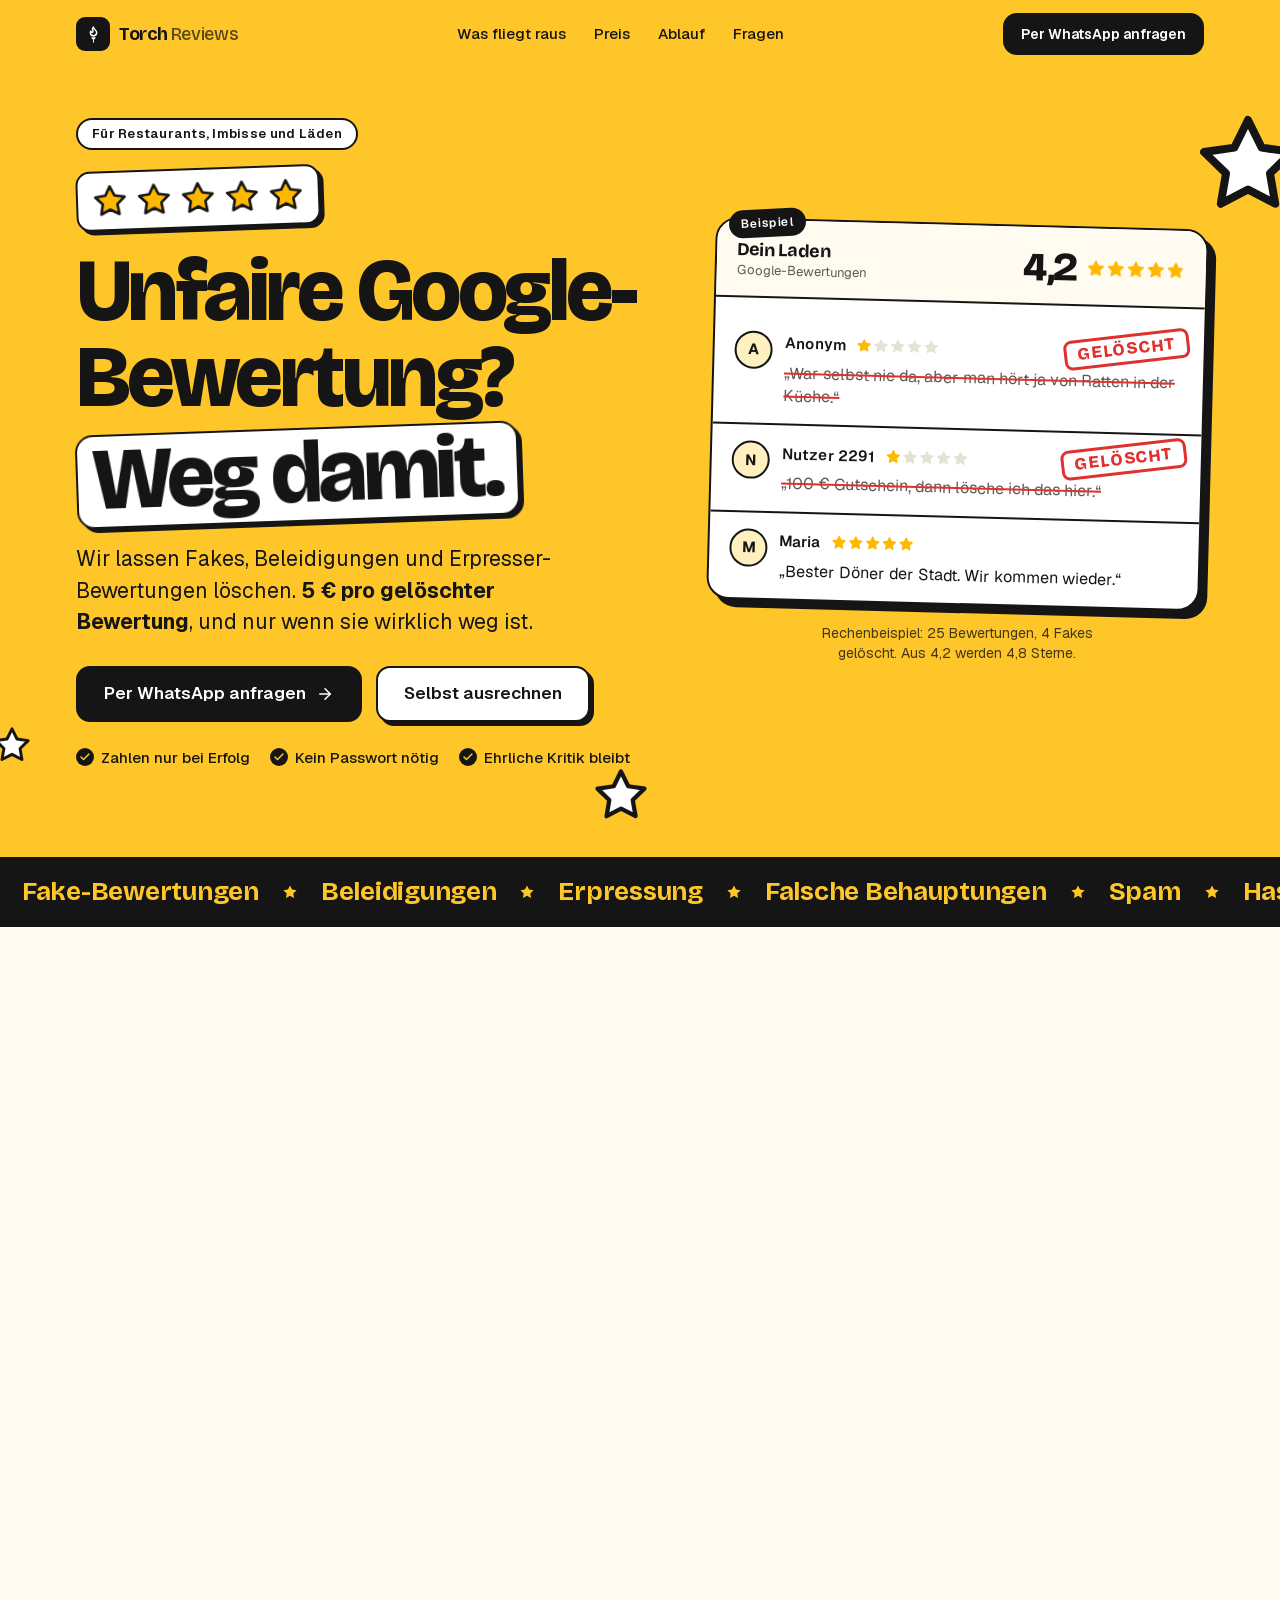
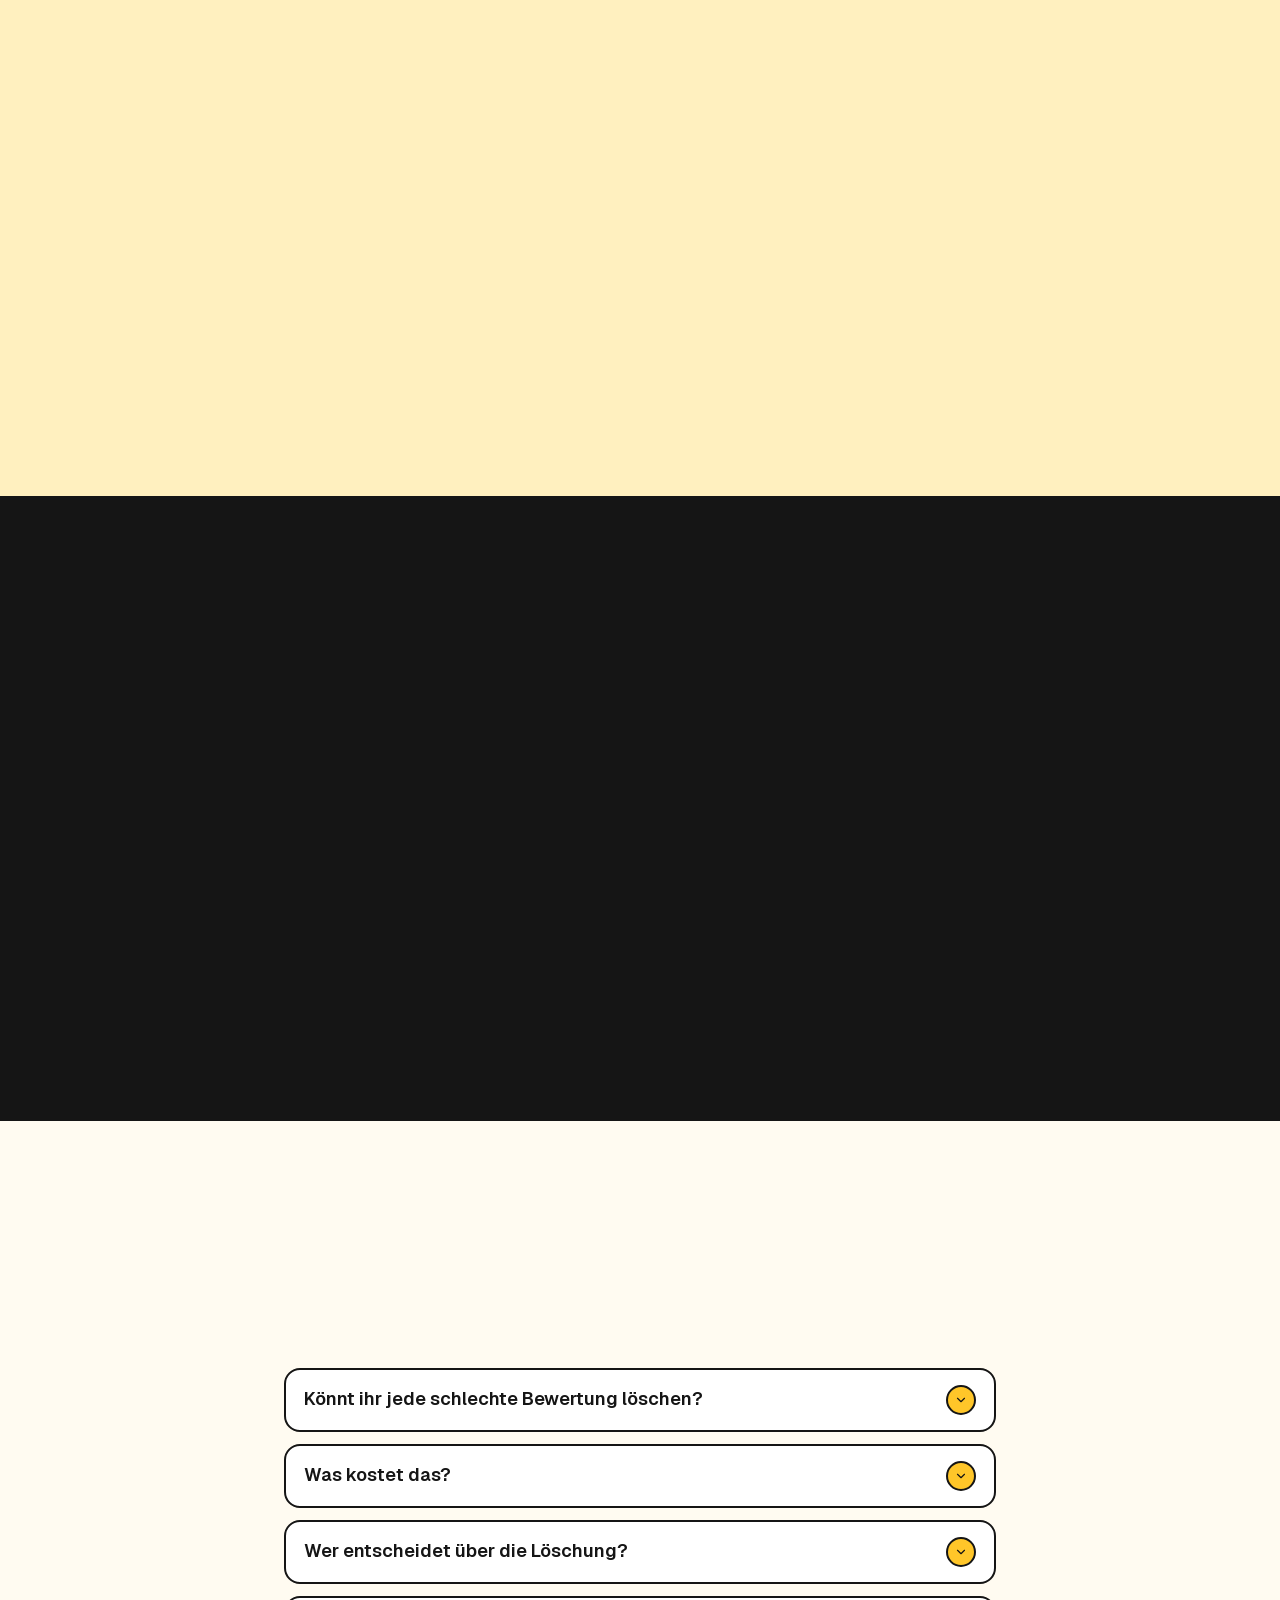
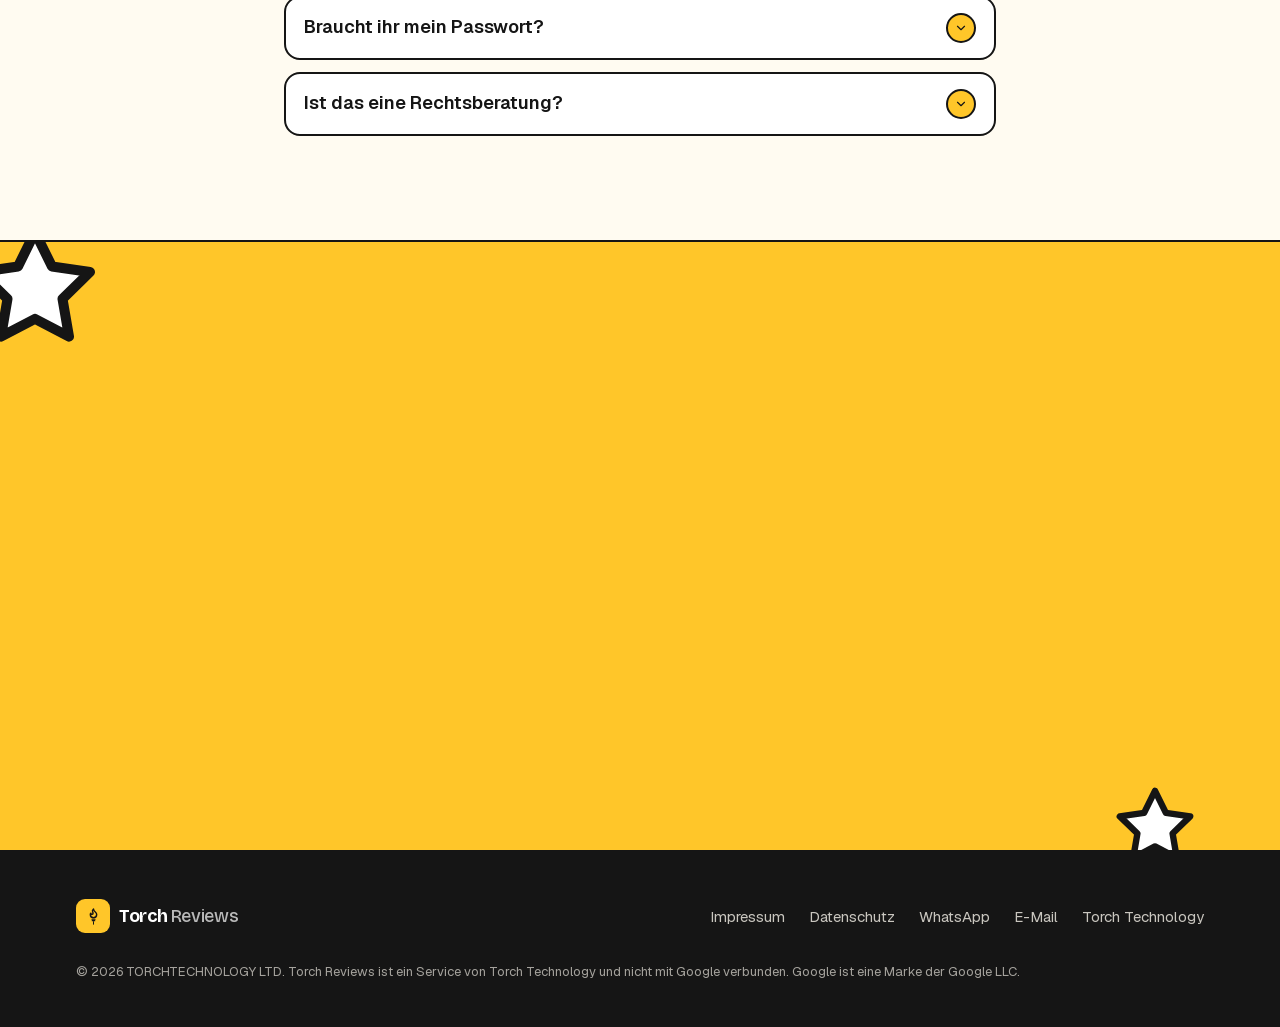
==== commit 79fbb1c4: "WhatsApp als Hauptkontakt, Veröffentlichen per Skript Knöpfe in Kopf, Hero und Schluss öffnen WhatsA" ====
--- a/index.html
+++ b/index.html
@@ -104,7 +104,7 @@
       <a href="#ablauf">Ablauf</a>
       <a href="#fragen">Fragen</a>
     </nav>
-    <a class="btn btn-ink" href="mailto:hello@torchtechnology.de?subject=Bewertung%20pr%C3%BCfen%20lassen&amp;body=Hallo%20Torch-Team%2C%0D%0A%0D%0ALink%20zu%20meinem%20Google-Profil%3A%0D%0A%0D%0ADiese%20Bewertung%28en%29%20st%C3%B6ren%20mich%3A%0D%0A%0D%0ATelefon%20f%C3%BCr%20R%C3%BCckfragen%20%28optional%29%3A%0D%0A%0D%0AViele%20Gr%C3%BC%C3%9Fe"><span class="cta-long">Bewertung prüfen lassen</span><span class="cta-short">Anfragen</span></a>
+    <a class="btn btn-ink" href="https://wa.me/35796613630?text=Hallo%2C%20ich%20m%C3%B6chte%20Google-Bewertungen%20pr%C3%BCfen%20lassen.%0A%0AMein%20Google-Profil%3A%20" rel="noopener"><span class="cta-long">Per WhatsApp anfragen</span><span class="cta-short">WhatsApp</span></a>
   </div>
 </header>
 
@@ -121,7 +121,7 @@
         <h1 id="hero-title">Unfaire Google-Bewertung? <span class="hl">Weg damit.</span></h1>
         <p class="lead">Wir lassen Fakes, Beleidigungen und Erpresser-Bewertungen löschen. <strong>5 € pro gelöschter Bewertung</strong>, und nur wenn sie wirklich weg ist.</p>
         <div class="hero-ctas">
-          <a class="btn btn-ink" href="mailto:hello@torchtechnology.de?subject=Bewertung%20pr%C3%BCfen%20lassen&amp;body=Hallo%20Torch-Team%2C%0D%0A%0D%0ALink%20zu%20meinem%20Google-Profil%3A%0D%0A%0D%0ADiese%20Bewertung%28en%29%20st%C3%B6ren%20mich%3A%0D%0A%0D%0ATelefon%20f%C3%BCr%20R%C3%BCckfragen%20%28optional%29%3A%0D%0A%0D%0AViele%20Gr%C3%BC%C3%9Fe">Bewertung prüfen lassen<svg aria-hidden="true"><use href="#i-arrow"/></svg></a>
+          <a class="btn btn-ink" href="https://wa.me/35796613630?text=Hallo%2C%20ich%20m%C3%B6chte%20Google-Bewertungen%20pr%C3%BCfen%20lassen.%0A%0AMein%20Google-Profil%3A%20" rel="noopener">Per WhatsApp anfragen<svg aria-hidden="true"><use href="#i-arrow"/></svg></a>
           <a class="btn btn-white" href="#preis">Selbst ausrechnen</a>
         </div>
         <ul class="trust">
@@ -235,7 +235,7 @@
         <h2 id="ablauf-title">So einfach geht's.</h2>
       </div>
       <ol class="steps plain reveal">
-        <li class="step"><span class="num" aria-hidden="true">1</span><h3>Link schicken</h3><p>Dein Google-Profil und die Bewertungen, die dich stören.</p></li>
+        <li class="step"><span class="num" aria-hidden="true">1</span><h3>Link schicken</h3><p>Per WhatsApp oder Mail: dein Google-Profil und die Bewertungen, die dich stören.</p></li>
         <li class="step"><span class="num" aria-hidden="true">2</span><h3>Wir prüfen</h3><p>Du hörst ehrlich, was Aussicht hat und was nicht.</p></li>
         <li class="step"><span class="num" aria-hidden="true">3</span><h3>Wir melden</h3><p>Und bleiben dran, bis Google entschieden hat.</p></li>
       </ol>
@@ -332,9 +332,9 @@
     <div class="wrap reveal">
       <div class="bigstars" role="img" aria-label="Fünf Sterne"><svg class="stk" aria-hidden="true"><use href="#i-stk"/></svg><svg class="stk" aria-hidden="true"><use href="#i-stk"/></svg><svg class="stk" aria-hidden="true"><use href="#i-stk"/></svg><svg class="stk" aria-hidden="true"><use href="#i-stk"/></svg><svg class="stk" aria-hidden="true"><use href="#i-stk"/></svg></div>
       <h2 id="final-title">Welche Bewertung nervt dich?</h2>
-      <p class="sub">Schick uns den Link. Du zahlst nur, wenn sie weg ist.</p>
-      <a class="btn btn-ink" href="mailto:hello@torchtechnology.de?subject=Bewertung%20pr%C3%BCfen%20lassen&amp;body=Hallo%20Torch-Team%2C%0D%0A%0D%0ALink%20zu%20meinem%20Google-Profil%3A%0D%0A%0D%0ADiese%20Bewertung%28en%29%20st%C3%B6ren%20mich%3A%0D%0A%0D%0ATelefon%20f%C3%BCr%20R%C3%BCckfragen%20%28optional%29%3A%0D%0A%0D%0AViele%20Gr%C3%BC%C3%9Fe">Bewertung prüfen lassen<svg aria-hidden="true"><use href="#i-arrow"/></svg></a>
-      <p class="final-note">Oder schreib uns an <a href="mailto:hello@torchtechnology.de">hello@torchtechnology.de</a></p>
+      <p class="sub">Schick uns den Link per WhatsApp. Du zahlst nur, wenn sie weg ist.</p>
+      <a class="btn btn-ink" href="https://wa.me/35796613630?text=Hallo%2C%20ich%20m%C3%B6chte%20Google-Bewertungen%20pr%C3%BCfen%20lassen.%0A%0AMein%20Google-Profil%3A%20" rel="noopener">Per WhatsApp anfragen<svg aria-hidden="true"><use href="#i-arrow"/></svg></a>
+      <p class="final-note">Oder per Mail an <a href="mailto:hello@torchtechnology.de?subject=Bewertung%20pr%C3%BCfen%20lassen&amp;body=Hallo%20Torch-Team%2C%0D%0A%0D%0ALink%20zu%20meinem%20Google-Profil%3A%0D%0A%0D%0ADiese%20Bewertung%28en%29%20st%C3%B6ren%20mich%3A%0D%0A%0D%0ATelefon%20f%C3%BCr%20R%C3%BCckfragen%20%28optional%29%3A%0D%0A%0D%0AViele%20Gr%C3%BC%C3%9Fe">hello@torchtechnology.de</a></p>
     </div>
   </section>
 
@@ -350,7 +350,8 @@
       <nav aria-label="Rechtliches">
         <a href="impressum">Impressum</a>
         <a href="datenschutz">Datenschutz</a>
-        <a href="mailto:hello@torchtechnology.de">Kontakt</a>
+        <a href="https://wa.me/35796613630?text=Hallo%2C%20ich%20m%C3%B6chte%20Google-Bewertungen%20pr%C3%BCfen%20lassen.%0A%0AMein%20Google-Profil%3A%20" rel="noopener">WhatsApp</a>
+        <a href="mailto:hello@torchtechnology.de">E-Mail</a>
         <a href="https://torchtechnology.de">Torch Technology</a>
       </nav>
     </div>
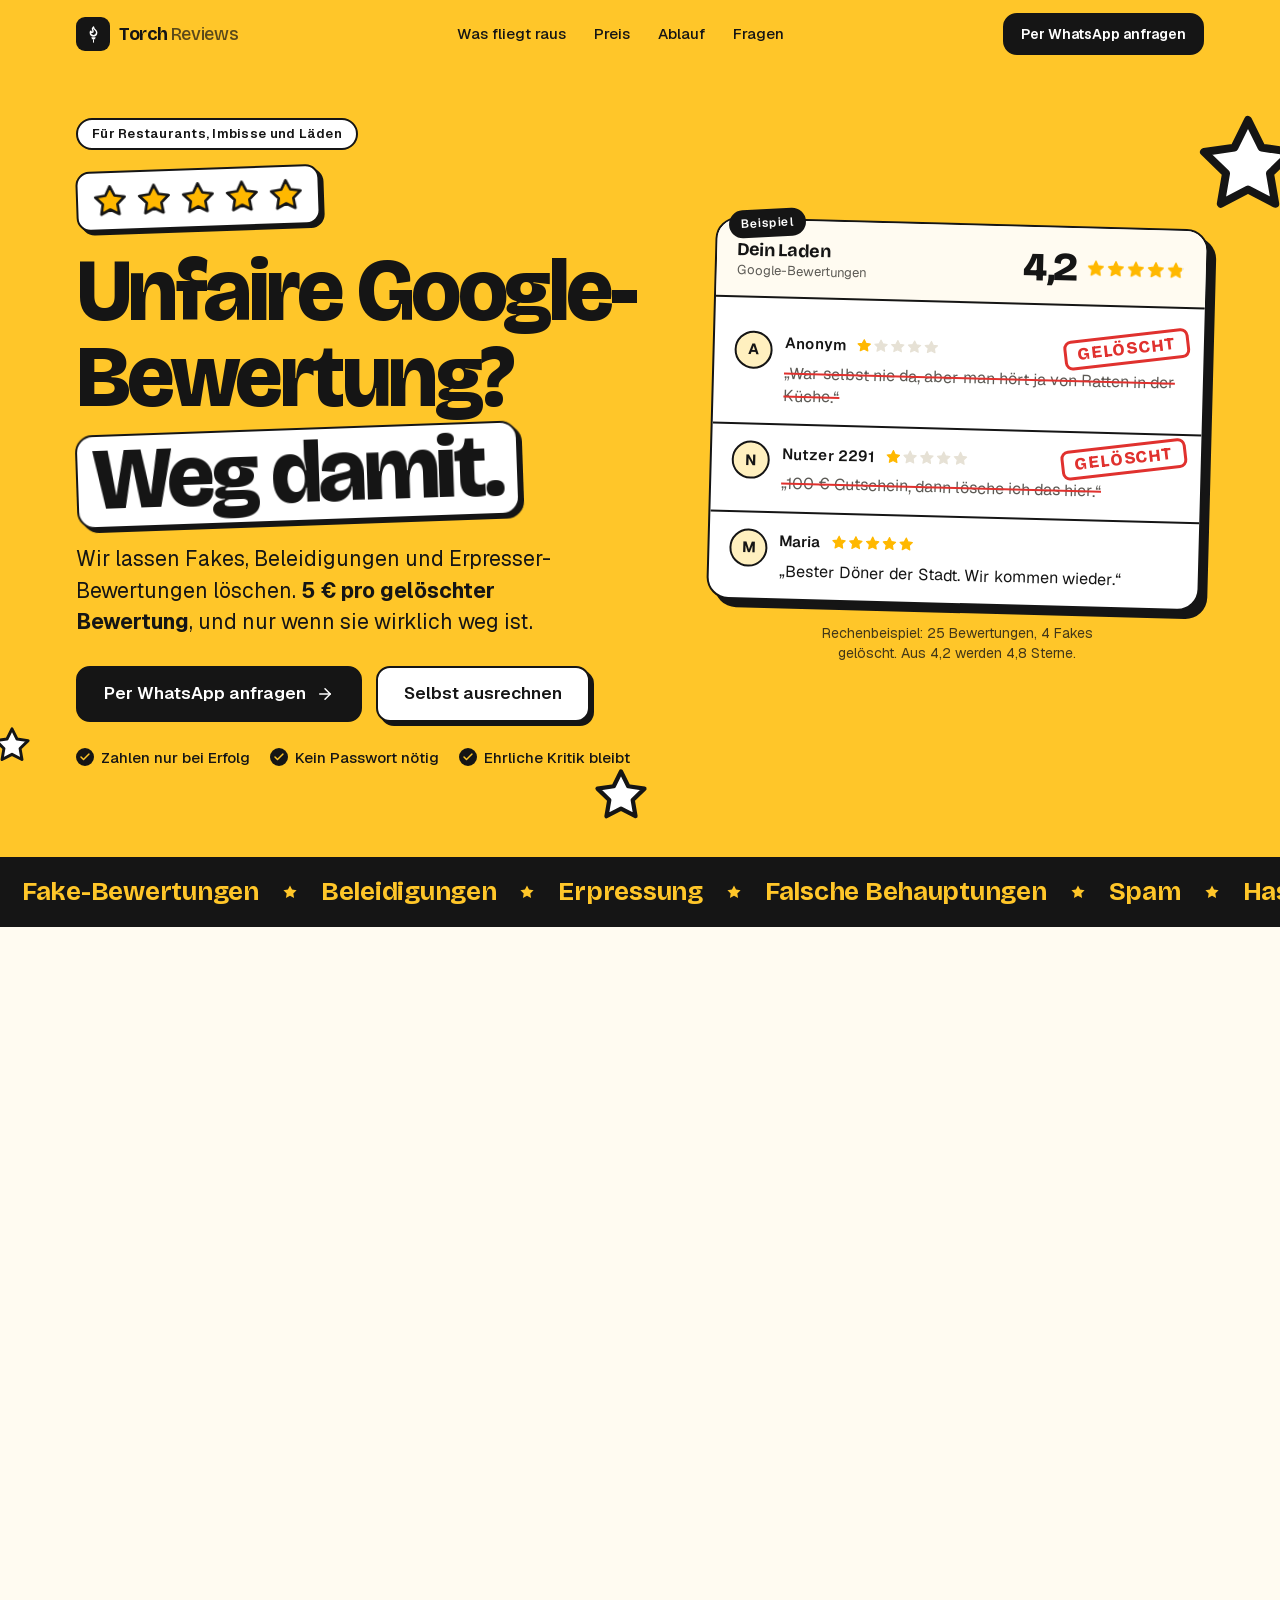
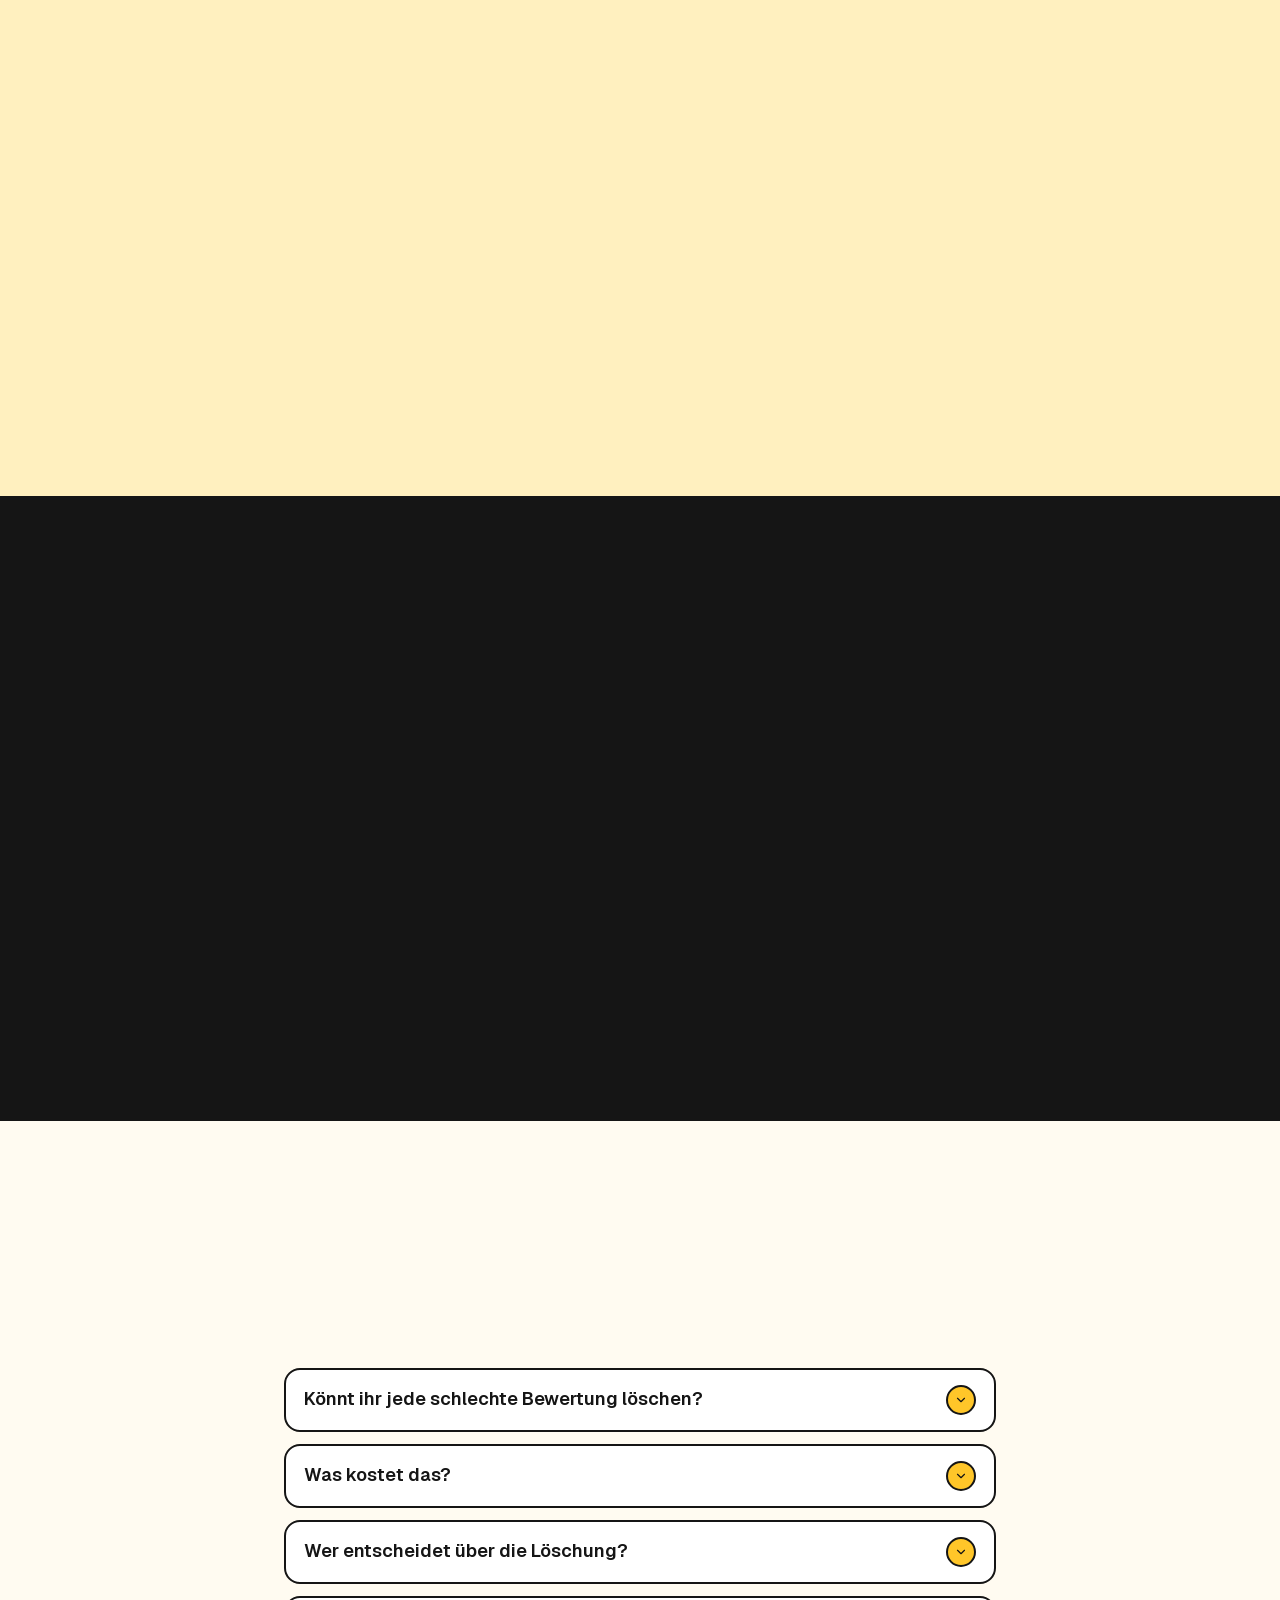
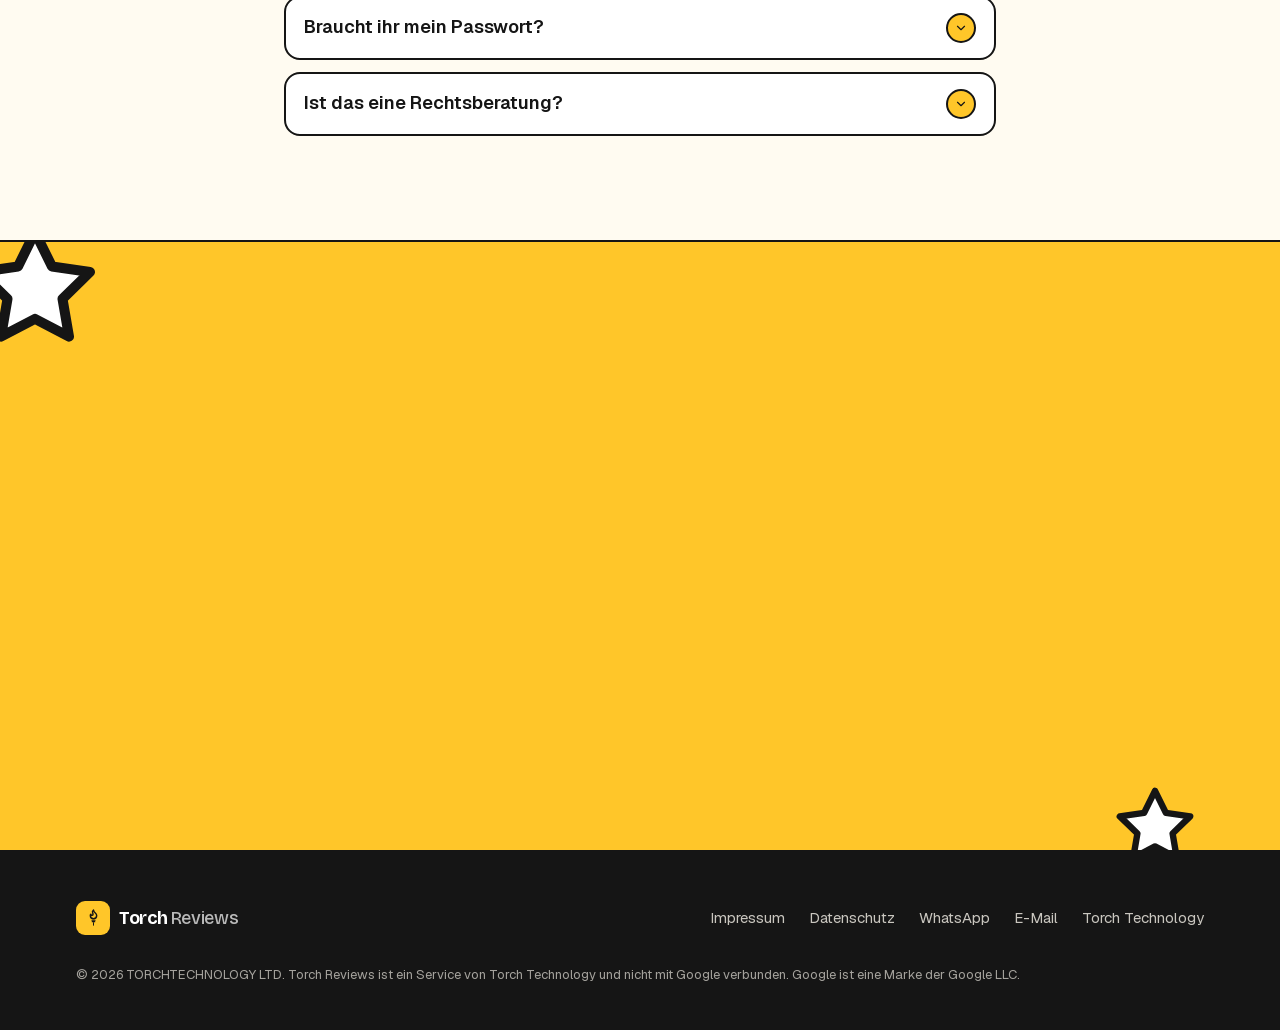
==== commit c46ce1c0: "Stand 8de0870" ====
--- a/index.html
+++ b/index.html
@@ -66,7 +66,7 @@
 }
 </script>
 </head>
-<body>
+<body class="has-bar">
 <svg width="0" height="0" class="sr-only" aria-hidden="true" focusable="false">
   <symbol id="i-torch" viewBox="0 0 24 24" fill="none" stroke="currentColor" stroke-width="2" stroke-linecap="round" stroke-linejoin="round"><g transform="translate(4.32,-0.42) scale(0.64)"><path stroke-width="3.125" d="M8.5 14.5A2.5 2.5 0 0 0 11 12c0-1.38-.5-2-1-3-1.072-2.143-.224-4.054 2-6 .5 2.5 2 4.9 4 6.5 2 1.6 3 3.5 3 5.5a7 7 0 1 1-14 0c0-1.153.433-2.294 1-3a2.5 2.5 0 0 0 2.5 2.5z"/></g><path stroke-width="1.7" d="M9.9 15.85 L14.1 15.85"/><path stroke-width="1.7" d="M10.25 17.85 L13.75 17.85"/><path stroke-width="1.4" d="M12 19.3 L12 22.9"/></symbol>
   <symbol id="i-star" viewBox="0 0 24 24" fill="currentColor"><path d="M12 2.5l2.94 5.96 6.56.95-4.75 4.63 1.12 6.54L12 17.5l-5.87 3.08 1.12-6.54L2.5 9.41l6.56-.95z"/></symbol>
@@ -189,6 +189,7 @@
         <li><div class="ex"><div class="ex-top"><span class="chip">Erpressung</span><span class="stars r1" role="img" aria-label="1 von 5 Sternen"></span></div><p class="quote">„100 € Gutschein, dann lösche ich das hier.“</p></div></li>
         <li><div class="ex"><div class="ex-top"><span class="chip">Spam</span><span class="stars r1" role="img" aria-label="1 von 5 Sternen"></span></div><p class="quote">„Schnell Geld verdienen? Schreib mir auf Telegram.“</p></div></li>
       </ul>
+      <p class="swipe-hint reveal" aria-hidden="true">Wischen für mehr<svg><use href="#i-arrow"/></svg></p>
       <p class="after-grid reveal"><strong>Ehrliche Kritik bleibt stehen.</strong> Darauf antworten wir für dich.</p>
     </div>
   </section>
@@ -358,5 +359,9 @@
     <p class="footer-legal">© 2026 TORCHTECHNOLOGY LTD. Torch Reviews ist ein Service von Torch Technology und nicht mit Google verbunden. Google ist eine Marke der Google LLC.</p>
   </div>
 </footer>
+<div class="bar" aria-label="Schnellkontakt">
+  <p><strong>5 € pro Löschung</strong>Nur bei Erfolg</p>
+  <a class="btn" href="https://wa.me/35796613630?text=Hallo%2C%20ich%20m%C3%B6chte%20Google-Bewertungen%20pr%C3%BCfen%20lassen.%0A%0AMein%20Google-Profil%3A%20" rel="noopener">WhatsApp<svg aria-hidden="true"><use href="#i-arrow"/></svg></a>
+</div>
 </body>
 </html>
--- a/assets/site.css
+++ b/assets/site.css
@@ -55,7 +55,7 @@
 ::selection { background: var(--ink); color: var(--sun); }
 
 svg { display: block; }
-a { color: inherit; }
+a { color: inherit; -webkit-tap-highlight-color: transparent; }
 :focus-visible { outline: 3px solid var(--ink); outline-offset: 3px; border-radius: 6px; }
 .final :focus-visible, .dark :focus-visible, .footer :focus-visible { outline-color: var(--white); }
 
@@ -106,7 +106,7 @@
 .logo-word span { font-weight: 500; opacity: .7; }
 .nav { display: none; gap: 28px; }
 .nav a { text-decoration: none; font-size: 15px; font-weight: 500; padding: 12px 0; background: linear-gradient(var(--ink), var(--ink)) left 80% / 0 2px no-repeat; transition: background-size .2s var(--ease); }
-.nav a:hover { background-size: 100% 2px; }
+@media (hover: hover) { .nav a:hover { background-size: 100% 2px; } }
 @media (min-width: 800px) { .nav { display: flex; } }
 .header .btn { height: 42px; padding: 0 16px; font-size: 14px; }
 .cta-long { display: none; }
@@ -120,13 +120,13 @@
   transition: transform .15s var(--ease), box-shadow .15s var(--ease), background-color .15s var(--ease);
 }
 .btn svg { width: 18px; height: 18px; transition: transform .2s var(--ease); }
-.btn:hover svg { transform: translateX(4px); }
+@media (hover: hover) { .btn:hover svg { transform: translateX(4px); } }
 .btn-ink { background: var(--ink); color: var(--white); box-shadow: 0 0 0 transparent; }
-.btn-ink:hover { transform: translateY(-2px); box-shadow: 0 6px 0 rgba(21, 21, 21, 0.28); }
+@media (hover: hover) { .btn-ink:hover { transform: translateY(-2px); box-shadow: 0 6px 0 rgba(21, 21, 21, 0.28); } }
 .btn-ink:active { transform: translateY(1px); box-shadow: none; }
 .btn-white, .btn-ghost { background: var(--white); color: var(--ink); box-shadow: 4px 4px 0 var(--ink); }
 .btn-sun { background: var(--sun); color: var(--ink); box-shadow: 4px 4px 0 var(--ink); }
-.btn-white:hover, .btn-ghost:hover, .btn-sun:hover { transform: translate(-2px, -2px); box-shadow: 6px 6px 0 var(--ink); }
+@media (hover: hover) { .btn-white:hover, .btn-ghost:hover, .btn-sun:hover { transform: translate(-2px, -2px); box-shadow: 6px 6px 0 var(--ink); } }
 .btn-white:active, .btn-ghost:active, .btn-sun:active { transform: translate(3px, 3px); box-shadow: 1px 1px 0 var(--ink); }
 .header .btn-ghost { height: 42px; box-shadow: 3px 3px 0 var(--ink); }
 
@@ -185,7 +185,7 @@
 .mock-foot { margin: 18px 0 0; font-size: 14px; line-height: 1.45; text-align: center; opacity: .8; text-wrap: balance; }
 .profile { background: var(--white); border: 2px solid var(--ink); border-radius: 22px; box-shadow: 8px 8px 0 var(--ink); overflow: hidden; }
 @media (min-width: 960px) { .hero .profile { transform: rotate(1.5deg); } }
-.profile-head { display: flex; align-items: center; justify-content: space-between; gap: 16px; padding: 20px 20px 16px; border-bottom: 2px solid var(--ink); background: var(--paper); }
+.profile-head { display: flex; flex-wrap: wrap; align-items: center; justify-content: space-between; gap: 8px 16px; padding: 20px 20px 16px; border-bottom: 2px solid var(--ink); background: var(--paper); }
 .profile-head strong { display: block; font: 700 18px/1.2 var(--display); letter-spacing: -0.02em; }
 .profile-head small { display: block; font-size: 13px; color: var(--muted); line-height: 1.4; }
 .score { display: flex; align-items: center; gap: 10px; }
@@ -261,7 +261,7 @@
 
 /* Beispiel-Bewertungen, die wir löschen lassen */
 .ex { background: var(--white); border: 2px solid var(--ink); border-radius: 18px; box-shadow: var(--shadow); padding: 20px; height: 100%; transition: transform .2s var(--ease), box-shadow .2s var(--ease); }
-.ex-top { display: flex; align-items: center; justify-content: space-between; gap: 12px; margin-bottom: 14px; }
+.ex-top { display: flex; flex-wrap: wrap; align-items: center; justify-content: space-between; gap: 8px 12px; margin-bottom: 14px; }
 .chip { display: inline-flex; align-items: center; height: 28px; padding: 0 11px; border-radius: 999px; background: var(--sun); border: 2px solid var(--ink); font-size: 13px; font-weight: 700; white-space: nowrap; }
 .ex .quote { margin: 0; font-size: 18px; line-height: 1.4; font-weight: 500; }
 .ex-grid li:nth-child(1) .quote { transition-delay: .35s; }
@@ -313,7 +313,7 @@
 .result > div { padding: 16px; border: 2px solid var(--ink); border-radius: 14px; background: var(--paper); }
 .result > div.win { background: var(--sun); }
 .result small { display: block; font-size: 13px; font-weight: 600; }
-.result b { display: block; margin-top: 6px; font: 800 38px/1 var(--display); letter-spacing: -0.04em; font-variant-numeric: tabular-nums; white-space: nowrap; }
+.result b { display: block; margin-top: 6px; font: 800 clamp(28px, 9vw, 38px)/1 var(--display); letter-spacing: -0.04em; font-variant-numeric: tabular-nums; white-space: nowrap; }
 .result .stars { --w: 90px; margin-top: 8px; background: rgba(21, 21, 21, 0.18); }
 .result .stars::before { width: var(--fill, 96%); background: var(--ink); transition: width .4s var(--ease); }
 .result em { display: block; margin-top: 8px; font-style: normal; font-size: 13px; line-height: 1.35; color: var(--muted); }
@@ -378,7 +378,7 @@
 .footer .logo-tile { background: var(--sun); color: var(--ink); }
 .footer .logo-word { color: var(--white); }
 .footer nav { display: flex; flex-wrap: wrap; gap: 4px 24px; }
-.footer nav a { text-decoration: none; padding: 10px 0; }
+.footer nav a { text-decoration: none; padding: 12px 0; }
 .footer nav a:hover { color: var(--sun); }
 .footer-legal { margin: 24px 0 0; font-size: 13px; line-height: 1.6; opacity: .8; }
 
@@ -389,21 +389,95 @@
 }
 
 /* ---------- Handy ---------- */
+.bar { display: none; }
+@media (pointer: coarse) {
+  input[type="range"]::-webkit-slider-thumb { width: 34px; height: 34px; margin-top: -14px; }
+  input[type="range"]::-moz-range-thumb { width: 28px; height: 28px; }
+}
 @media (max-width: 719px) {
+  html { scroll-padding-top: 16px; }
+  /* Kopfleiste scrollt weg, dafür bleibt unten die Kontaktleiste stehen */
+  .header { position: relative; }
+  .header .wrap { height: 60px; }
+  .header .btn { height: 44px; }
+  .hero { padding-top: 10px; }
+  h1 { font-size: clamp(33px, 10.6vw, 46px); }
+  h2 { font-size: clamp(30px, 8.8vw, 40px); }
+  .final h2 { font-size: clamp(34px, 10.4vw, 46px); }
+  .tag { height: 30px; margin-bottom: 14px; }
+  .bigstars { margin-bottom: 16px; padding: 6px 10px; }
+  .bigstars svg { width: 28px; height: 28px; }
+  .lead { font-size: 18px; margin-top: 18px; }
+  .sub { font-size: 17px; }
+  .hero-ctas { margin-top: 22px; gap: 12px; }
+  .btn { height: 54px; }
+  .trust { margin-top: 20px; gap: 8px 16px; }
+  .hero-grid { gap: 36px; }
+  .section { padding: 56px 0; }
+  .final { padding: 64px 0 72px; }
+
   .grid { gap: 14px; margin-top: 32px; }
   .card { display: grid; grid-template-columns: 46px 1fr; column-gap: 14px; padding: 18px; }
   .card .icon { grid-row: 1; margin-bottom: 0; }
   .card h3 { align-self: center; }
   .card p { grid-column: 2; margin-top: 4px; }
+
   /* Wischreihe statt sechs gestapelter Karten */
   .swipe {
-    display: flex; gap: 14px; overflow-x: auto; scroll-snap-type: x mandatory;
+    display: flex; gap: 14px; overflow-x: auto; scroll-snap-type: x mandatory; overscroll-behavior-x: contain;
     margin-left: -18px; margin-right: -18px; padding: 4px 24px 12px 18px; scroll-padding: 0 18px;
     scrollbar-width: none; -webkit-overflow-scrolling: touch;
   }
   .swipe::-webkit-scrollbar { display: none; }
-  .swipe > li { flex: 0 0 80%; scroll-snap-align: start; }
-  .split .kicker, .split .tag { margin-left: 0; }
+  .swipe > li { flex: 0 0 82%; scroll-snap-align: start; }
+  .swipe-hint { display: flex; align-items: center; justify-content: center; gap: 8px; margin: 10px 0 0; font-size: 14px; font-weight: 500; color: var(--muted); }
+  .swipe-hint svg { width: 16px; height: 16px; }
+
+  /* Rechner: Ergebnis über den Reglern, damit beides zusammen auf den Schirm passt */
+  .calc { display: flex; flex-direction: column; }
+  .calc-hint { margin-bottom: 12px; }
+  .calc .result { order: 1; margin-top: 0; }
+  .calc .calc-inputs { order: 2; margin-top: 8px; }
+  .calc .calc-note { order: 3; }
+  .field { margin-top: 6px; }
+  .price-grid { gap: 32px; }
+  .split .profile { transform: none; }
+
+  /* Feste Kontaktleiste unten */
+  .js .bar {
+    position: fixed; z-index: 60; left: 0; right: 0; bottom: 0;
+    display: flex; align-items: center; justify-content: space-between; gap: 12px;
+    padding: 10px max(16px, env(safe-area-inset-right)) calc(10px + env(safe-area-inset-bottom)) max(16px, env(safe-area-inset-left));
+    background: var(--ink); color: #c9c6bf;
+    transform: translateY(110%); visibility: hidden;
+    transition: transform .35s var(--ease), visibility 0s linear .35s;
+  }
+  .js .bar.on { transform: none; visibility: visible; transition: transform .35s var(--ease), visibility 0s; }
+  .bar p { margin: 0; font-size: 13px; line-height: 1.25; }
+  .bar strong { display: block; font: 700 17px/1.2 var(--display); letter-spacing: -0.01em; color: var(--sun); white-space: nowrap; }
+  .bar .btn { height: 48px; padding: 0 18px; font-size: 16px; flex: none; background: var(--sun); color: var(--ink); border-color: var(--sun); }
+  .has-bar .footer { padding-bottom: calc(44px + 72px + env(safe-area-inset-bottom)); }
+}
+@media (max-width: 719px) and (prefers-reduced-motion: no-preference) {
+  /* Einmal kurz anstupsen, damit man sieht: hier kann man wischen */
+  .js .swipe.in > li { animation: nudge 1s var(--ease) 2s 1; }
+}
+@keyframes nudge { 35% { transform: translateX(-44px); } }
+@media (min-width: 720px) { .swipe-hint { display: none; } }
+@media (max-width: 419px) {
+  .f1 { width: 76px; height: 76px; top: 44px; right: -30px; }
+  .meter { --w: 84px; }
+  .score-num { font-size: 36px; }
+  .burst { width: 132px; height: 132px; }
+  .burst b { font-size: 50px; }
+  .price-unit { font-size: 21px; }
+  .result { gap: 10px; }
+  .result > div { padding: 14px 12px; }
+}
+@media (max-width: 359px) {
+  .swipe > li { flex-basis: 88%; }
+  .logo-word { font-size: 17px; }
+  .calc { padding: 20px 16px; }
 }
 
 /* ---------- Rechtstexte ---------- */
